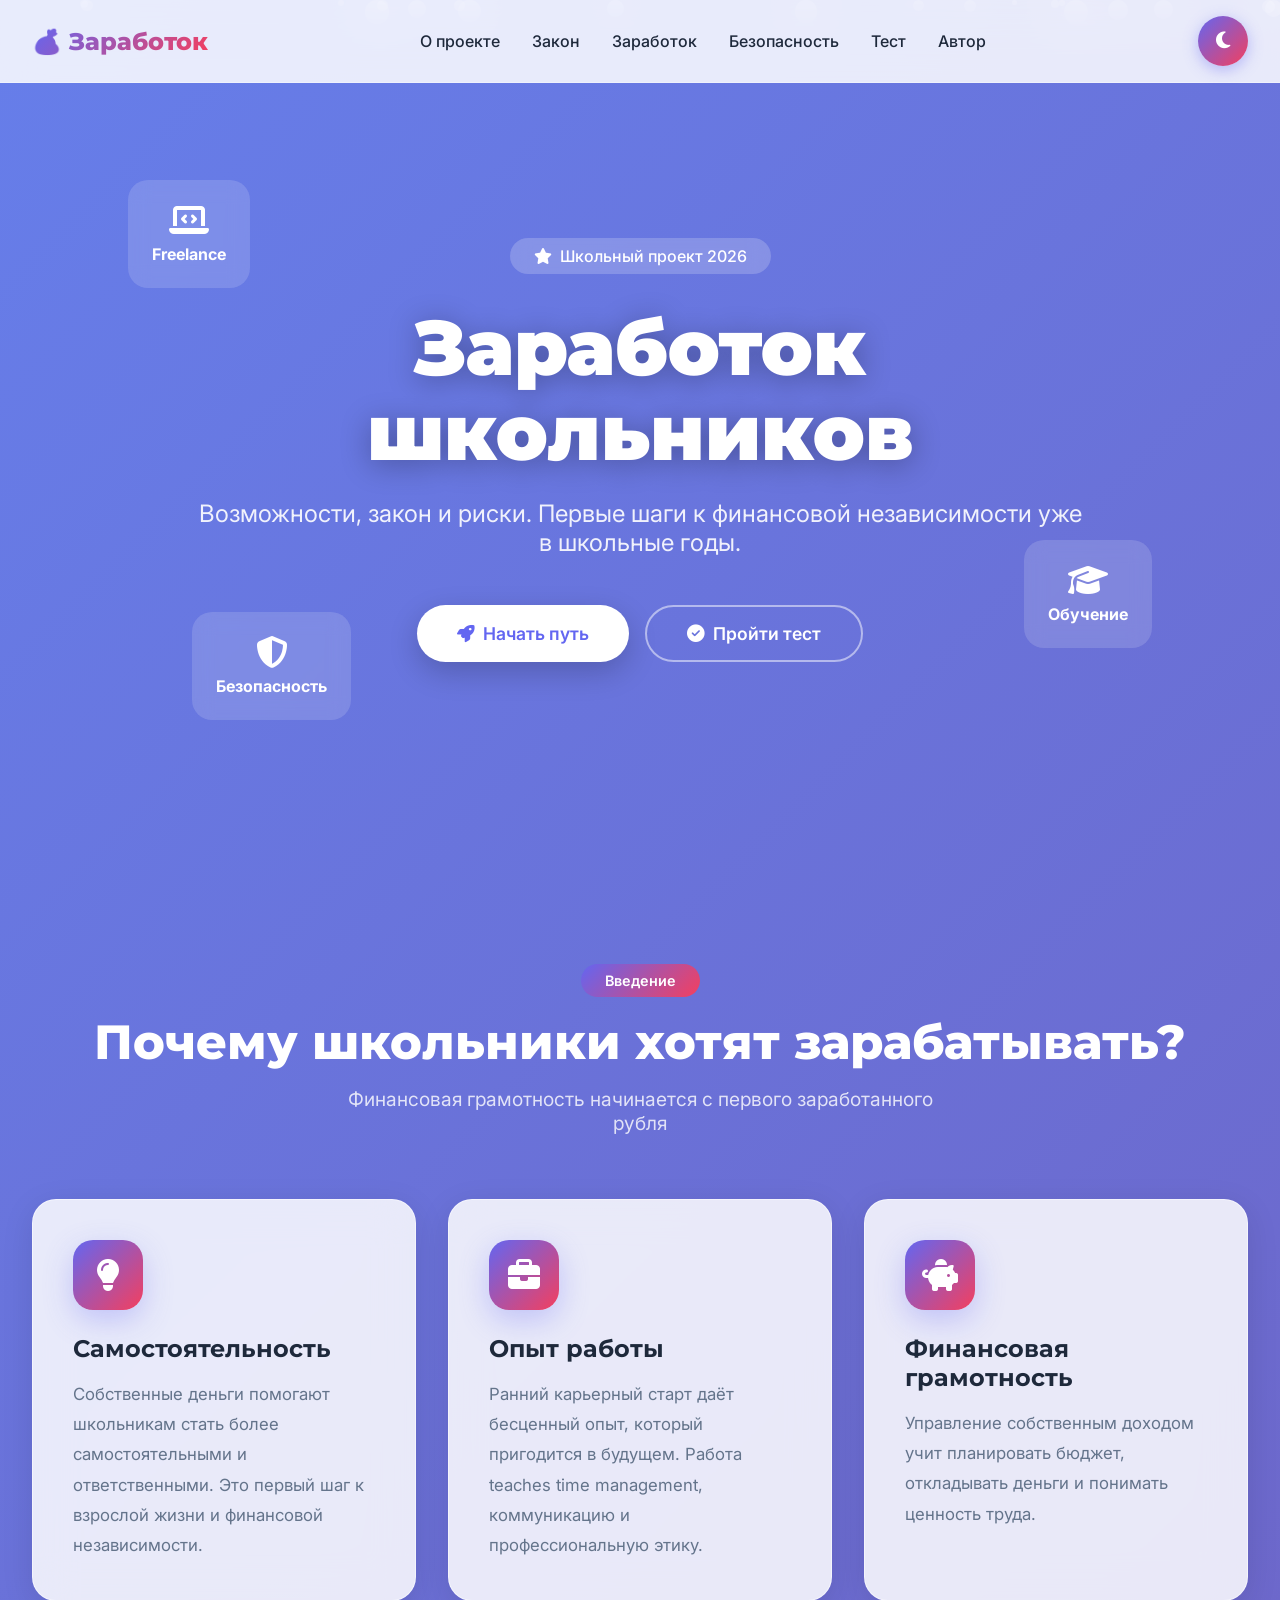
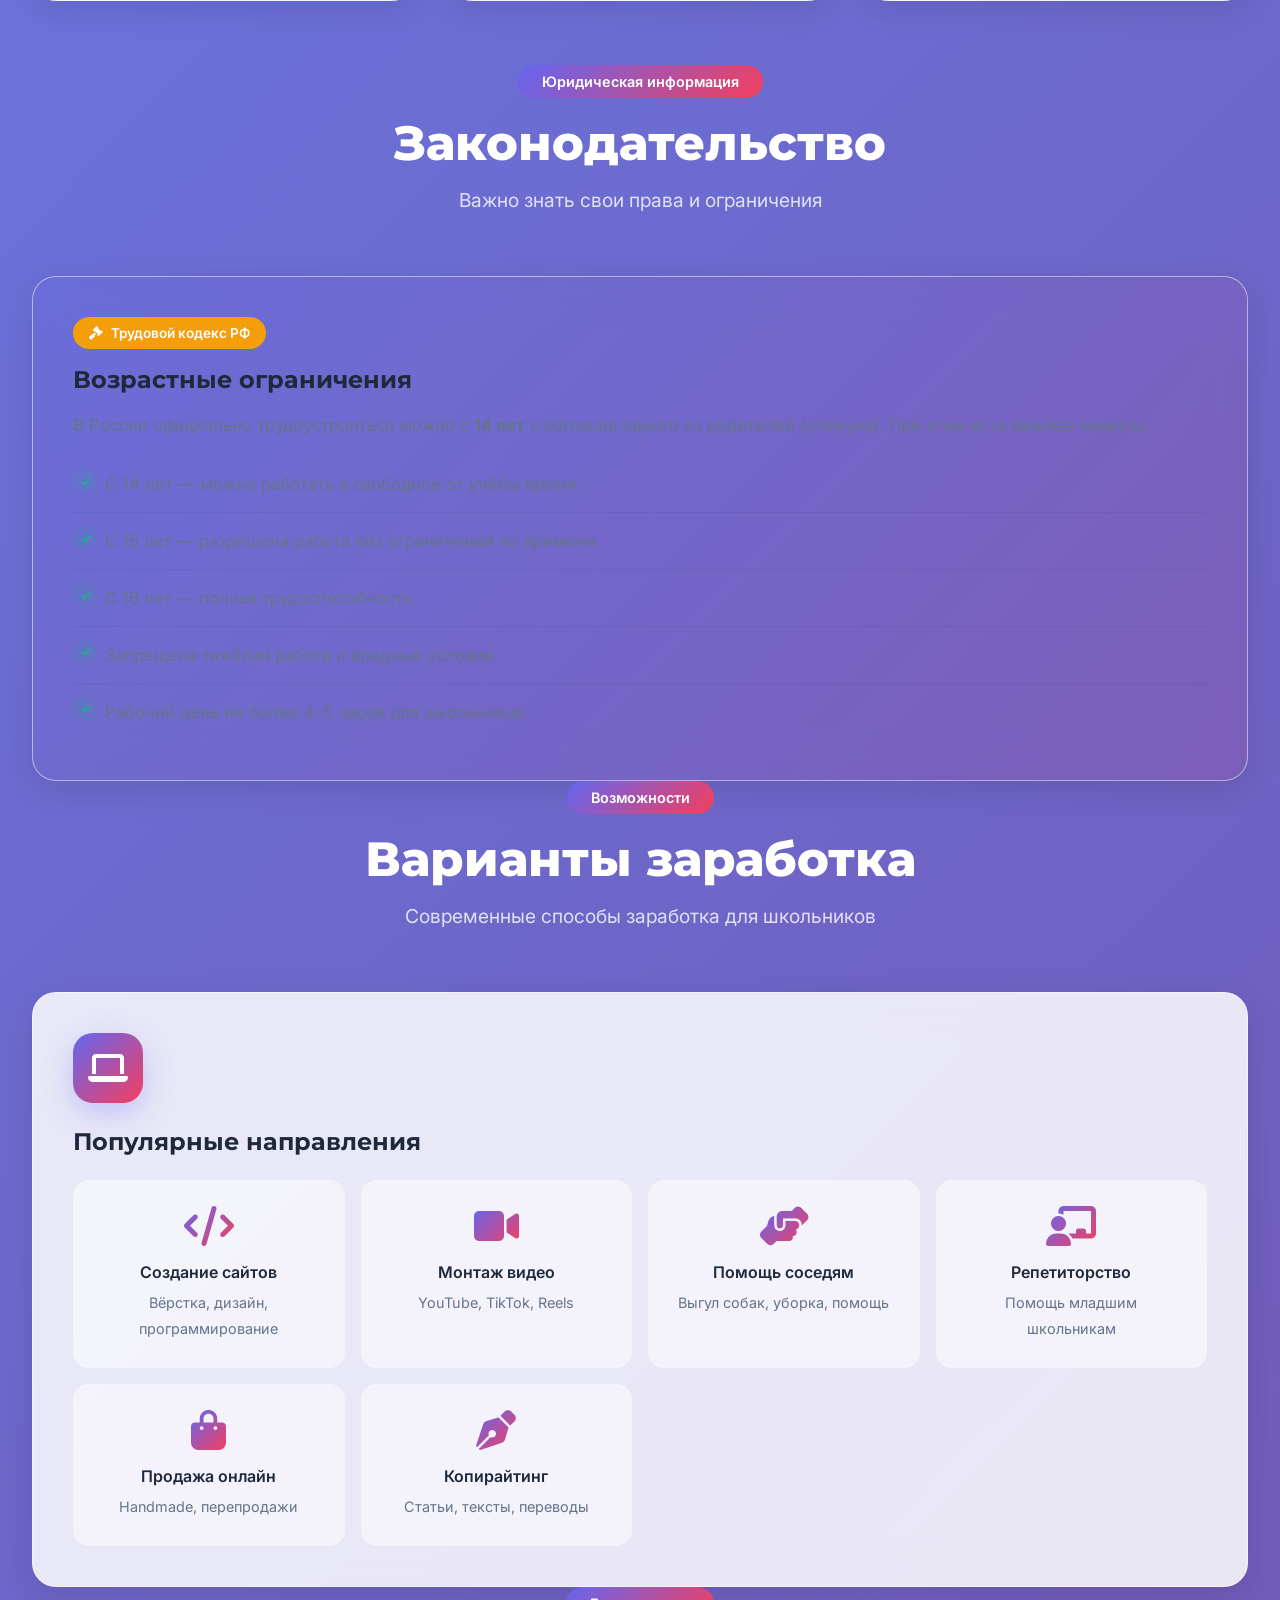
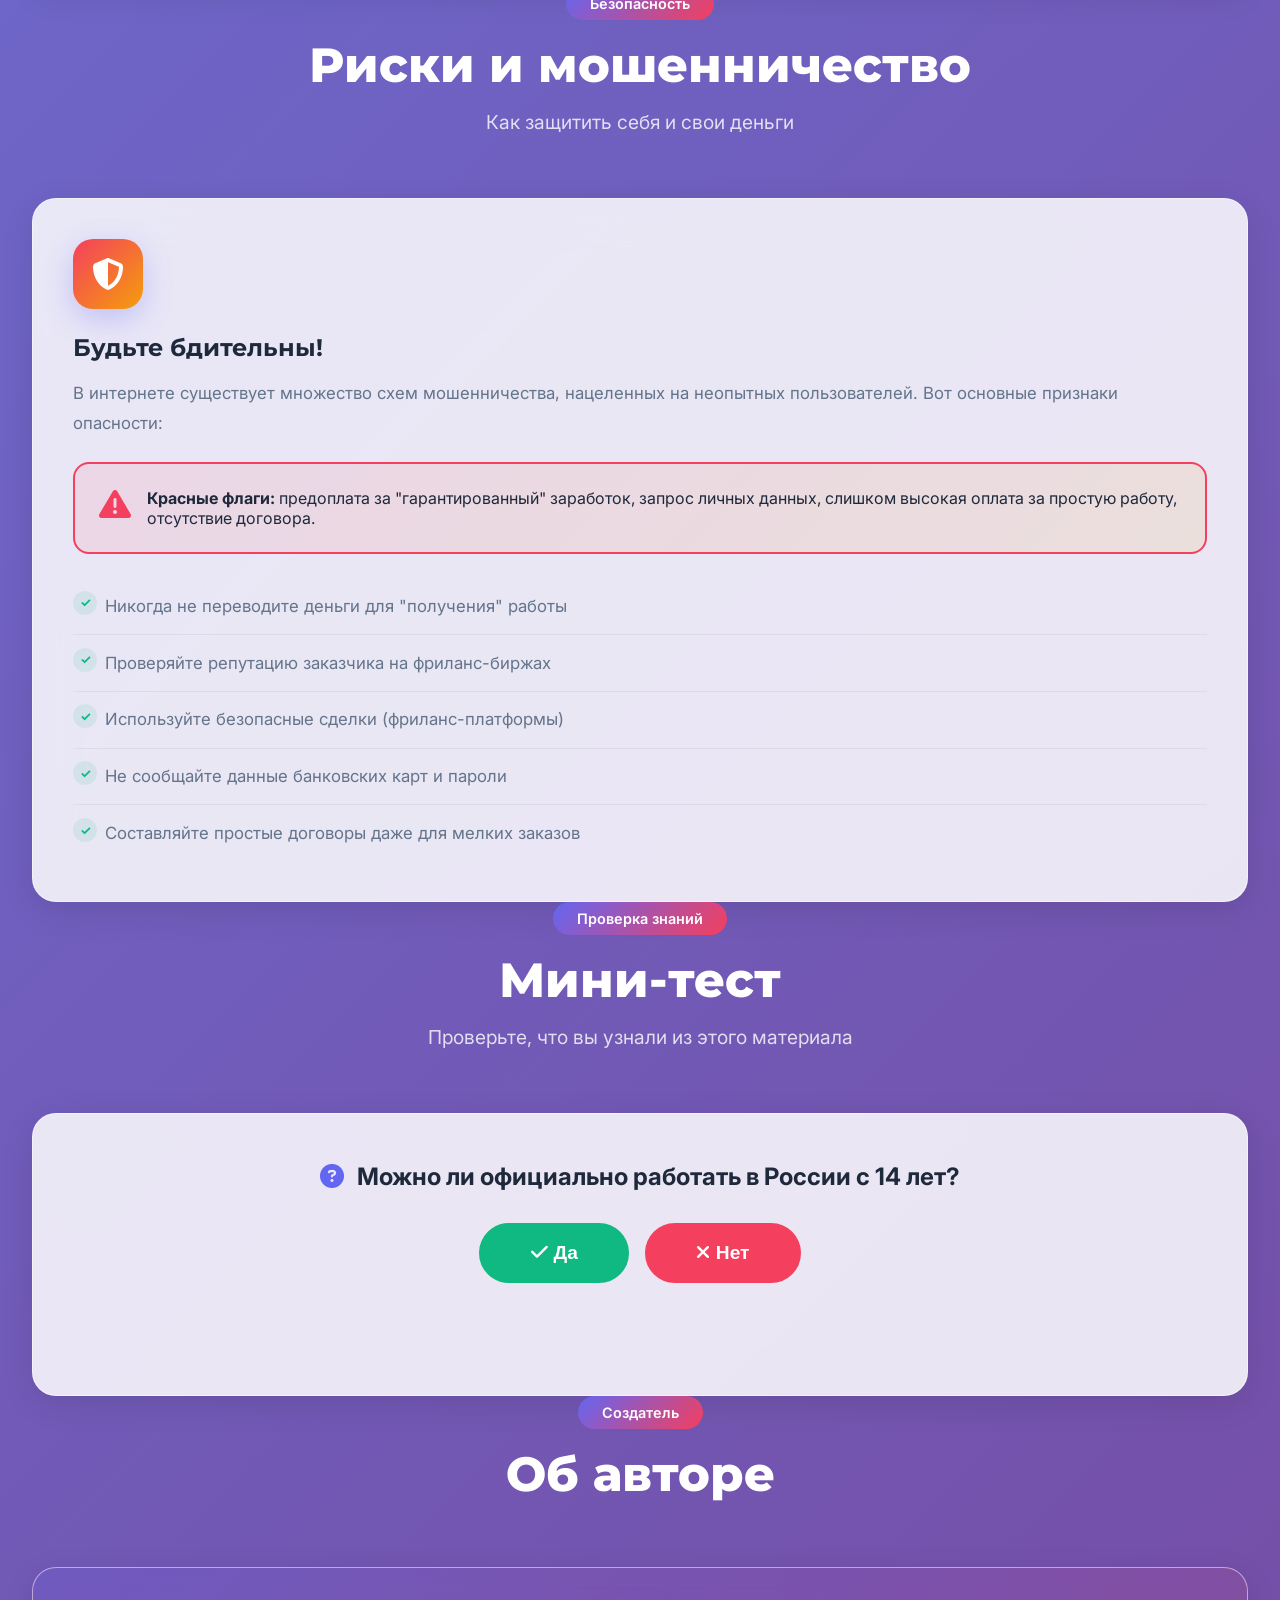
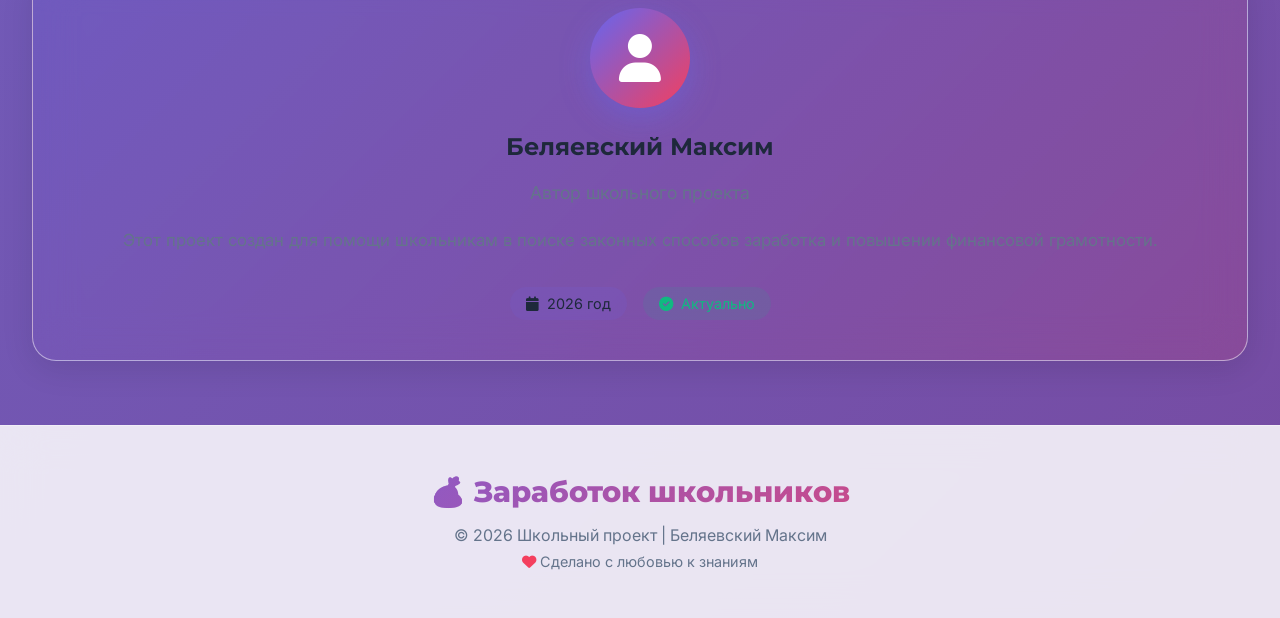
==== index.html @ c7009909 "Update index.html" ====
<!DOCTYPE html>
<html lang="ru">
<head>
  <meta charset="UTF-8">
  <meta name="viewport" content="width=device-width, initial-scale=1.0">
  <title>Заработок школьников | Возможности и карьера</title>
  <link href="https://fonts.googleapis.com/css2?family=Inter:wght@400;500;600;700;800&family=Montserrat:wght@700;800;900&display=swap" rel="stylesheet">
  <link rel="stylesheet" href="https://cdnjs.cloudflare.com/ajax/libs/font-awesome/6.4.0/css/all.min.css">
  <link rel="stylesheet" href="./style.css?v=6">
  <base target="_blank">
</head>
<body>

<!-- Floating particles -->
<div class="particles" id="particles"></div>

<!-- Navigation -->
<nav id="navbar">
  <div class="nav-logo">💰 Заработок</div>
  <ul class="nav-links">
    <li><a href="#about">О проекте</a></li>
    <li><a href="#law">Закон</a></li>
    <li><a href="#work">Заработок</a></li>
    <li><a href="#risk">Безопасность</a></li>
    <li><a href="#test">Тест</a></li>
    <li><a href="#author">Автор</a></li>
  </ul>
  <button class="theme-toggle" id="themeToggle">
    <i class="fas fa-moon"></i>
  </button>
</nav>

<!-- Hero Section -->
<header>
  <div class="hero-float-cards">
    <div class="float-card">
      <i class="fas fa-laptop-code" style="font-size: 2rem; margin-bottom: 0.5rem;"></i>
      <div style="font-weight: 700;">Freelance</div>
    </div>
    <div class="float-card">
      <i class="fas fa-graduation-cap" style="font-size: 2rem; margin-bottom: 0.5rem;"></i>
      <div style="font-weight: 700;">Обучение</div>
    </div>
    <div class="float-card">
      <i class="fas fa-shield-alt" style="font-size: 2rem; margin-bottom: 0.5rem;"></i>
      <div style="font-weight: 700;">Безопасность</div>
    </div>
  </div>

  <div class="hero-content">
    <div class="hero-badge">
      <i class="fas fa-star"></i>
      Школьный проект 2026
    </div>
    <h1>Заработок школьников</h1>
    <p class="hero-subtitle">Возможности, закон и риски. Первые шаги к финансовой независимости уже в школьные годы.</p>
    <div class="hero-buttons">
      <a href="#about" class="btn btn-primary">
        <i class="fas fa-rocket"></i>
        Начать путь
      </a>
      <a href="#test" class="btn btn-secondary">
        <i class="fas fa-check-circle"></i>
        Пройти тест
      </a>
    </div>
  </div>
</header>

<!-- Main Content -->
<section class="container">

  <!-- About Section -->
  <div class="section-header reveal">
    <span class="section-tag">Введение</span>
    <h2 class="section-title">Почему школьники хотят зарабатывать?</h2>
    <p class="section-subtitle">Финансовая грамотность начинается с первого заработанного рубля</p>
  </div>

  <div class="cards-grid">
    <div class="card reveal" id="about">
      <div class="card-icon">
        <i class="fas fa-lightbulb"></i>
      </div>
      <h2>Самостоятельность</h2>
      <p>Собственные деньги помогают школьникам стать более самостоятельными и ответственными. Это первый шаг к взрослой жизни и финансовой независимости.</p>
    </div>

    <div class="card reveal">
      <div class="card-icon">
        <i class="fas fa-briefcase"></i>
      </div>
      <h2>Опыт работы</h2>
      <p>Ранний карьерный старт даёт бесценный опыт, который пригодится в будущем. Работа teaches time management, коммуникацию и профессиональную этику.</p>
    </div>

    <div class="card reveal">
      <div class="card-icon">
        <i class="fas fa-piggy-bank"></i>
      </div>
      <h2>Финансовая грамотность</h2>
      <p>Управление собственным доходом учит планировать бюджет, откладывать деньги и понимать ценность труда.</p>
    </div>
  </div>

  <!-- Law Section -->
  <div class="section-header reveal">
    <span class="section-tag">Юридическая информация</span>
    <h2 class="section-title">Законодательство</h2>
    <p class="section-subtitle">Важно знать свои права и ограничения</p>
  </div>

  <div class="card law-card reveal" id="law">
    <div class="law-badge">
      <i class="fas fa-gavel"></i>
      Трудовой кодекс РФ
    </div>
    <h2>Возрастные ограничения</h2>
    <p>В России официально трудоустроиться можно с <strong>14 лет</strong> с согласия одного из родителей (опекуна). При этом есть важные нюансы:</p>
    <ul style="margin-top: 1rem;">
      <li>С 14 лет — можно работать в свободное от учёбы время</li>
      <li>С 15 лет — разрешена работа без ограничений по времени</li>
      <li>С 16 лет — полная трудоспособность</li>
      <li>Запрещена тяжёлая работа и вредные условия</li>
      <li>Рабочий день не более 4-5 часов для школьников</li>
    </ul>
  </div>

  <!-- Work Section -->
  <div class="section-header reveal">
    <span class="section-tag">Возможности</span>
    <h2 class="section-title">Варианты заработка</h2>
    <p class="section-subtitle">Современные способы заработка для школьников</p>
  </div>

  <div class="card reveal" id="work">
    <div class="card-icon">
      <i class="fas fa-laptop"></i>
    </div>
    <h2>Популярные направления</h2>
    <div class="work-grid">
      <div class="work-item">
        <i class="fas fa-code"></i>
        <h4>Создание сайтов</h4>
        <p>Вёрстка, дизайн, программирование</p>
      </div>
      <div class="work-item">
        <i class="fas fa-video"></i>
        <h4>Монтаж видео</h4>
        <p>YouTube, TikTok, Reels</p>
      </div>
      <div class="work-item">
        <i class="fas fa-hands-helping"></i>
        <h4>Помощь соседям</h4>
        <p>Выгул собак, уборка, помощь</p>
      </div>
      <div class="work-item">
        <i class="fas fa-chalkboard-teacher"></i>
        <h4>Репетиторство</h4>
        <p>Помощь младшим школьникам</p>
      </div>
      <div class="work-item">
        <i class="fas fa-shopping-bag"></i>
        <h4>Продажа онлайн</h4>
        <p>Handmade, перепродажи</p>
      </div>
      <div class="work-item">
        <i class="fas fa-pen-nib"></i>
        <h4>Копирайтинг</h4>
        <p>Статьи, тексты, переводы</p>
      </div>
    </div>
  </div>

  <!-- Risk Section -->
  <div class="section-header reveal">
    <span class="section-tag">Безопасность</span>
    <h2 class="section-title">Риски и мошенничество</h2>
    <p class="section-subtitle">Как защитить себя и свои деньги</p>
  </div>

  <div class="card reveal" id="risk">
    <div class="card-icon" style="background: linear-gradient(135deg, #f43f5e, #f59e0b);">
      <i class="fas fa-shield-alt"></i>
    </div>
    <h2>Будьте бдительны!</h2>
    <p>В интернете существует множество схем мошенничества, нацеленных на неопытных пользователей. Вот основные признаки опасности:</p>

    <div class="risk-alert">
      <i class="fas fa-exclamation-triangle"></i>
      <div>
        <strong>Красные флаги:</strong> предоплата за "гарантированный" заработок, запрос личных данных, слишком высокая оплата за простую работу, отсутствие договора.
      </div>
    </div>

    <ul style="margin-top: 1.5rem;">
      <li>Никогда не переводите деньги для "получения" работы</li>
      <li>Проверяйте репутацию заказчика на фриланс-биржах</li>
      <li>Используйте безопасные сделки (фриланс-платформы)</li>
      <li>Не сообщайте данные банковских карт и пароли</li>
      <li>Составляйте простые договоры даже для мелких заказов</li>
    </ul>
  </div>

  <!-- Test Section -->
  <div class="section-header reveal">
    <span class="section-tag">Проверка знаний</span>
    <h2 class="section-title">Мини-тест</h2>
    <p class="section-subtitle">Проверьте, что вы узнали из этого материала</p>
  </div>

  <div class="test-container reveal" id="test">
    <div class="test-question">
      <i class="fas fa-question-circle" style="color: var(--primary); margin-right: 0.5rem;"></i>
      Можно ли официально работать в России с 14 лет?
    </div>
    <div class="test-buttons">
      <button class="test-btn test-btn-yes" data-answer="true">
        <i class="fas fa-check"></i> Да
      </button>
      <button class="test-btn test-btn-no" data-answer="false">
        <i class="fas fa-times"></i> Нет
      </button>
    </div>
    <p id="result"></p>
  </div>

  <!-- Author Section -->
  <div class="section-header reveal">
    <span class="section-tag">Создатель</span>
    <h2 class="section-title">Об авторе</h2>
  </div>

  <div class="card author-card reveal" id="author">
    <div class="author-avatar">
      <i class="fas fa-user"></i>
    </div>
    <h2>Беляевский Максим</h2>
    <p style="font-size: 1.1rem; margin-bottom: 1rem;">Автор школьного проекта</p>
    <p>Этот проект создан для помощи школьникам в поиске законных способов заработка и повышении финансовой грамотности.</p>
    <div style="margin-top: 2rem; display: flex; gap: 1rem; justify-content: center;">
      <span style="background: rgba(99, 102, 241, 0.1); padding: 0.5rem 1rem; border-radius: 50px; font-size: 0.9rem;">
        <i class="fas fa-calendar" style="margin-right: 0.5rem;"></i>2026 год
      </span>
      <span style="background: rgba(16, 185, 129, 0.1); padding: 0.5rem 1rem; border-radius: 50px; font-size: 0.9rem; color: var(--success);">
        <i class="fas fa-check-circle" style="margin-right: 0.5rem;"></i>Актуально
      </span>
    </div>
  </div>

</section>

<!-- Footer -->
<footer>
  <div class="footer-content">
    <div class="footer-logo">💰 Заработок школьников</div>
    <p class="footer-text">© 2026 Школьный проект | Беляевский Максим</p>
    <p style="margin-top: 0.5rem; color: var(--text-light); font-size: 0.9rem;">
      <i class="fas fa-heart" style="color: var(--accent);"></i> Сделано с любовью к знаниям
    </p>
  </div>
</footer>

<script src="./script.js"></script>

</body>
</html>
---- style.css ----
:root {
  --primary: #6366f1;
  --primary-dark: #4f46e5;
  --accent: #f43f5e;
  --accent-light: #fb7185;
  --success: #10b981;
  --warning: #f59e0b;
  --bg-dark: #0f172a;
  --bg-light: #f8fafc;
  --text-dark: #1e293b;
  --text-light: #64748b;
  --white: #ffffff;
  --glass: rgba(255, 255, 255, 0.85);
  --glass-dark: rgba(15, 23, 42, 0.85);
}

* {
  margin: 0;
  padding: 0;
  box-sizing: border-box;
}

html {
  scroll-behavior: smooth;
}

body {
  font-family: 'Inter', sans-serif;
  background: linear-gradient(135deg, #667eea 0%, #764ba2 25%, #f093fb 50%, #f5576c 75%, #4facfe 100%);
  background-size: 400% 400%;
  animation: gradientShift 15s ease infinite;
  min-height: 100vh;
  color: var(--text-dark);
  overflow-x: hidden;
}

@keyframes gradientShift {
  0% { background-position: 0% 50%; }
  50% { background-position: 100% 50%; }
  100% { background-position: 0% 50%; }
}

/* Floating particles */
.particles {
  position: fixed;
  top: 0;
  left: 0;
  width: 100%;
  height: 100%;
  pointer-events: none;
  overflow: hidden;
  z-index: 0;
}

.particle {
  position: absolute;
  width: 10px;
  height: 10px;
  background: rgba(255, 255, 255, 0.3);
  border-radius: 50%;
  animation: float 20s infinite;
}

@keyframes float {
  0%, 100% { transform: translateY(100vh) rotate(0deg); opacity: 0; }
  10% { opacity: 1; }
  90% { opacity: 1; }
  100% { transform: translateY(-100vh) rotate(720deg); opacity: 0; }
}

/* Navigation */
nav {
  position: fixed;
  top: 0;
  left: 0;
  right: 0;
  background: var(--glass);
  backdrop-filter: blur(20px);
  -webkit-backdrop-filter: blur(20px);
  border-bottom: 1px solid rgba(255, 255, 255, 0.3);
  z-index: 1000;
  padding: 1rem 2rem;
  display: flex;
  justify-content: space-between;
  align-items: center;
  transition: all 0.3s ease;
}

.nav-logo {
  font-family: 'Montserrat', sans-serif;
  font-weight: 800;
  font-size: 1.5rem;
  background: linear-gradient(135deg, var(--primary) 0%, var(--accent) 100%);
  -webkit-background-clip: text;
  -webkit-text-fill-color: transparent;
  background-clip: text;
}

.nav-links {
  display: flex;
  gap: 2rem;
  list-style: none;
}

.nav-links a {
  text-decoration: none;
  color: var(--text-dark);
  font-weight: 500;
  position: relative;
  padding: 0.5rem 0;
  transition: color 0.3s ease;
}

.nav-links a::after {
  content: '';
  position: absolute;
  bottom: 0;
  left: 0;
  width: 0;
  height: 2px;
  background: linear-gradient(90deg, var(--primary), var(--accent));
  transition: width 0.3s ease;
}

.nav-links a:hover::after {
  width: 100%;
}

.theme-toggle {
  background: linear-gradient(135deg, var(--primary) 0%, var(--accent) 100%);
  border: none;
  width: 50px;
  height: 50px;
  border-radius: 50%;
  cursor: pointer;
  display: flex;
  align-items: center;
  justify-content: center;
  color: white;
  font-size: 1.2rem;
  transition: transform 0.3s ease, box-shadow 0.3s ease;
  box-shadow: 0 4px 15px rgba(99, 102, 241, 0.4);
}

.theme-toggle:hover {
  transform: scale(1.1) rotate(15deg);
  box-shadow: 0 6px 20px rgba(99, 102, 241, 0.6);
}

/* Hero Section */
header {
  min-height: 100vh;
  display: flex;
  flex-direction: column;
  justify-content: center;
  align-items: center;
  text-align: center;
  padding: 2rem;
  position: relative;
  z-index: 1;
}

.hero-content {
  max-width: 900px;
}

.hero-badge {
  display: inline-flex;
  align-items: center;
  gap: 0.5rem;
  background: rgba(255, 255, 255, 0.2);
  backdrop-filter: blur(10px);
  padding: 0.5rem 1.5rem;
  border-radius: 50px;
  color: white;
  font-weight: 500;
  margin-bottom: 2rem;
  animation: pulse 2s infinite;
}

@keyframes pulse {
  0%, 100% { transform: scale(1); }
  50% { transform: scale(1.05); }
}

h1 {
  font-family: 'Montserrat', sans-serif;
  font-size: clamp(2.5rem, 6vw, 5rem);
  font-weight: 900;
  color: white;
  margin-bottom: 1.5rem;
  text-shadow: 0 4px 30px rgba(0, 0, 0, 0.3);
  line-height: 1.1;
}

.hero-subtitle {
  font-size: 1.5rem;
  color: rgba(255, 255, 255, 0.9);
  margin-bottom: 3rem;
  font-weight: 400;
}

.hero-buttons {
  display: flex;
  gap: 1rem;
  justify-content: center;
  flex-wrap: wrap;
}

.btn {
  display: inline-flex;
  align-items: center;
  gap: 0.5rem;
  padding: 1rem 2.5rem;
  border-radius: 50px;
  text-decoration: none;
  font-weight: 600;
  font-size: 1.1rem;
  transition: all 0.3s ease;
  position: relative;
  overflow: hidden;
  border: none;
  cursor: pointer;
}

.btn-primary {
  background: white;
  color: var(--primary);
  box-shadow: 0 10px 30px rgba(0, 0, 0, 0.2);
}

.btn-primary:hover {
  transform: translateY(-3px);
  box-shadow: 0 20px 40px rgba(0, 0, 0, 0.3);
}

.btn-secondary {
  background: transparent;
  color: white;
  border: 2px solid rgba(255, 255, 255, 0.5);
}

.btn-secondary:hover {
  background: rgba(255, 255, 255, 0.2);
  border-color: white;
}

/* Floating cards in hero */
.hero-float-cards {
  position: absolute;
  width: 100%;
  height: 100%;
  pointer-events: none;
  overflow: hidden;
}

.float-card {
  position: absolute;
  background: rgba(255, 255, 255, 0.15);
  backdrop-filter: blur(10px);
  border-radius: 20px;
  padding: 1.5rem;
  color: white;
  animation: floatCard 6s ease-in-out infinite;
}

.float-card:nth-child(1) { top: 20%; left: 10%; animation-delay: 0s; }
.float-card:nth-child(2) { top: 60%; right: 10%; animation-delay: 2s; }
.float-card:nth-child(3) { bottom: 20%; left: 15%; animation-delay: 4s; }

@keyframes floatCard {
  0%, 100% { transform: translateY(0) rotate(0deg); }
  50% { transform: translateY(-20px) rotate(2deg); }
}

/* Main Container */
.container {
  max-width: 1400px;
  margin: 0 auto;
  padding: 4rem 2rem;
  position: relative;
  z-index: 1;
}

/* Section Headers */
.section-header {
  text-align: center;
  margin-bottom: 4rem;
}

.section-tag {
  display: inline-block;
  background: linear-gradient(135deg, var(--primary), var(--accent));
  color: white;
  padding: 0.5rem 1.5rem;
  border-radius: 50px;
  font-weight: 600;
  font-size: 0.9rem;
  margin-bottom: 1rem;
}

.section-title {
  font-family: 'Montserrat', sans-serif;
  font-size: clamp(2rem, 4vw, 3rem);
  font-weight: 800;
  color: white;
  margin-bottom: 1rem;
}

.section-subtitle {
  color: rgba(255, 255, 255, 0.8);
  font-size: 1.2rem;
  max-width: 600px;
  margin: 0 auto;
}

/* Cards Grid */
.cards-grid {
  display: grid;
  grid-template-columns: repeat(auto-fit, minmax(350px, 1fr));
  gap: 2rem;
  margin-bottom: 4rem;
}

.card {
  background: var(--glass);
  backdrop-filter: blur(20px);
  -webkit-backdrop-filter: blur(20px);
  border-radius: 24px;
  border: 1px solid rgba(255, 255, 255, 0.5);
  padding: 2.5rem;
  box-shadow: 0 8px 32px rgba(0, 0, 0, 0.1);
  transition: all 0.4s cubic-bezier(0.4, 0, 0.2, 1);
  position: relative;
  overflow: hidden;
}

.card::before {
  content: '';
  position: absolute;
  top: 0;
  left: 0;
  right: 0;
  height: 4px;
  background: linear-gradient(90deg, var(--primary), var(--accent));
  transform: scaleX(0);
  transition: transform 0.4s ease;
}

.card:hover {
  transform: translateY(-10px) scale(1.02);
  box-shadow: 0 25px 50px rgba(0, 0, 0, 0.2);
}

.card:hover::before {
  transform: scaleX(1);
}

.card-icon {
  width: 70px;
  height: 70px;
  background: linear-gradient(135deg, var(--primary) 0%, var(--accent) 100%);
  border-radius: 20px;
  display: flex;
  align-items: center;
  justify-content: center;
  color: white;
  font-size: 2rem;
  margin-bottom: 1.5rem;
  box-shadow: 0 10px 30px rgba(99, 102, 241, 0.3);
}

.card h2 {
  font-family: 'Montserrat', sans-serif;
  font-size: 1.5rem;
  font-weight: 700;
  color: var(--text-dark);
  margin-bottom: 1rem;
}

.card p, .card li {
  color: var(--text-light);
  line-height: 1.8;
  font-size: 1.05rem;
}

.card ul {
  list-style: none;
  padding: 0;
}

.card li {
  padding: 0.8rem 0;
  padding-left: 2rem;
  position: relative;
  border-bottom: 1px solid rgba(0, 0, 0, 0.05);
}

.card li:last-child {
  border-bottom: none;
}

.card li::before {
  content: '✓';
  position: absolute;
  left: 0;
  color: var(--success);
  font-weight: bold;
  width: 24px;
  height: 24px;
  background: rgba(16, 185, 129, 0.1);
  border-radius: 50%;
  display: flex;
  align-items: center;
  justify-content: center;
  font-size: 0.8rem;
}

/* Law Card Special */
.law-card {
  background: linear-gradient(135deg, rgba(99, 102, 241, 0.1) 0%, rgba(244, 63, 94, 0.1) 100%);
}

.law-badge {
  display: inline-flex;
  align-items: center;
  gap: 0.5rem;
  background: var(--warning);
  color: white;
  padding: 0.5rem 1rem;
  border-radius: 50px;
  font-weight: 600;
  font-size: 0.85rem;
  margin-bottom: 1rem;
}

/* Work Options Grid */
.work-grid {
  display: grid;
  grid-template-columns: repeat(auto-fit, minmax(250px, 1fr));
  gap: 1rem;
  margin-top: 1.5rem;
}

.work-item {
  background: rgba(255, 255, 255, 0.5);
  border-radius: 16px;
  padding: 1.5rem;
  text-align: center;
  transition: all 0.3s ease;
  border: 2px solid transparent;
}

.work-item:hover {
  background: white;
  border-color: var(--primary);
  transform: translateY(-5px);
}

.work-item i {
  font-size: 2.5rem;
  background: linear-gradient(135deg, var(--primary), var(--accent));
  -webkit-background-clip: text;
  -webkit-text-fill-color: transparent;
  margin-bottom: 1rem;
}

.work-item h4 {
  font-weight: 600;
  color: var(--text-dark);
  margin-bottom: 0.5rem;
}

.work-item p {
  font-size: 0.9rem;
  color: var(--text-light);
}

/* Risk Card */
.risk-alert {
  background: linear-gradient(135deg, rgba(244, 63, 94, 0.1) 0%, rgba(245, 158, 11, 0.1) 100%);
  border: 2px solid var(--accent);
  border-radius: 16px;
  padding: 1.5rem;
  margin-top: 1.5rem;
  display: flex;
  align-items: flex-start;
  gap: 1rem;
}

.risk-alert i {
  font-size: 2rem;
  color: var(--accent);
  flex-shrink: 0;
}

/* Test Section */
.test-container {
  background: var(--glass);
  backdrop-filter: blur(20px);
  border-radius: 24px;
  padding: 3rem;
  text-align: center;
  border: 1px solid rgba(255, 255, 255, 0.5);
  box-shadow: 0 8px 32px rgba(0, 0, 0, 0.1);
}

.test-question {
  font-size: 1.5rem;
  font-weight: 700;
  color: var(--text-dark);
  margin-bottom: 2rem;
}

.test-buttons {
  display: flex;
  gap: 1rem;
  justify-content: center;
  flex-wrap: wrap;
}

.test-btn {
  padding: 1rem 3rem;
  border-radius: 50px;
  border: 3px solid;
  font-size: 1.2rem;
  font-weight: 700;
  cursor: pointer;
  transition: all 0.3s ease;
  min-width: 150px;
}

.test-btn-yes {
  background: var(--success);
  border-color: var(--success);
  color: white;
}

.test-btn-no {
  background: var(--accent);
  border-color: var(--accent);
  color: white;
}

.test-btn:hover {
  transform: scale(1.05);
  box-shadow: 0 10px 30px rgba(0, 0, 0, 0.2);
}

#result {
  margin-top: 2rem;
  font-size: 1.2rem;
  font-weight: 600;
  min-height: 2rem;
  padding: 1rem;
  border-radius: 12px;
  transition: all 0.3s ease;
}

.result-correct {
  background: rgba(16, 185, 129, 0.2);
  color: var(--success);
}

.result-wrong {
  background: rgba(244, 63, 94, 0.2);
  color: var(--accent);
}

/* Author Card */
.author-card {
  background: linear-gradient(135deg, rgba(99, 102, 241, 0.15) 0%, rgba(244, 63, 94, 0.15) 100%);
  text-align: center;
}

.author-avatar {
  width: 100px;
  height: 100px;
  background: linear-gradient(135deg, var(--primary), var(--accent));
  border-radius: 50%;
  margin: 0 auto 1.5rem;
  display: flex;
  align-items: center;
  justify-content: center;
  color: white;
  font-size: 3rem;
  box-shadow: 0 10px 30px rgba(99, 102, 241, 0.4);
}

/* Footer */
footer {
  background: var(--glass);
  backdrop-filter: blur(20px);
  border-top: 1px solid rgba(255, 255, 255, 0.3);
  padding: 3rem 2rem;
  text-align: center;
  position: relative;
  z-index: 1;
}

.footer-content {
  max-width: 1200px;
  margin: 0 auto;
}

.footer-logo {
  font-family: 'Montserrat', sans-serif;
  font-size: 1.8rem;
  font-weight: 800;
  background: linear-gradient(135deg, var(--primary), var(--accent));
  -webkit-background-clip: text;
  -webkit-text-fill-color: transparent;
  margin-bottom: 1rem;
}

.footer-text {
  color: var(--text-light);
  font-size: 1rem;
}

/* Scroll animations */
.reveal {
  opacity: 0;
  transform: translateY(50px);
  transition: all 0.8s cubic-bezier(0.4, 0, 0.2, 1);
}

.reveal.active {
  opacity: 1;
  transform: translateY(0);
}

/* Dark mode */
body.dark-mode {
  --glass: rgba(15, 23, 42, 0.85);
  --text-dark: #f1f5f9;
  --text-light: #94a3b8;
}

body.dark-mode .card,
body.dark-mode .test-container {
  background: var(--glass-dark);
  border-color: rgba(255, 255, 255, 0.1);
}

body.dark-mode nav {
  background: var(--glass-dark);
  border-color: rgba(255, 255, 255, 0.1);
}

body.dark-mode footer {
  background: var(--glass-dark);
}

/* Responsive */
@media (max-width: 768px) {
  .nav-links {
    display: none;
  }

  .cards-grid {
    grid-template-columns: 1fr;
  }

  .work-grid {
    grid-template-columns: 1fr;
  }

  .hero-buttons {
    flex-direction: column;
    width: 100%;
  }

  .btn {
    width: 100%;
    justify-content: center;
  }

  .float-card {
    display: none;
  }
}

/* Ripple effect */
.ripple {
  position: absolute;
  border-radius: 50%;
  background: rgba(255, 255, 255, 0.6);
  transform: scale(0);
  animation: ripple 0.6s ease-out;
  pointer-events: none;
}

@keyframes ripple {
  to {
    transform: scale(4);
    opacity: 0;
  }
}

/* Shake animation */
@keyframes shake {
  0%, 100% { transform: translateX(0); }
  25% { transform: translateX(-10px); }
  75% { transform: translateX(10px); }
}
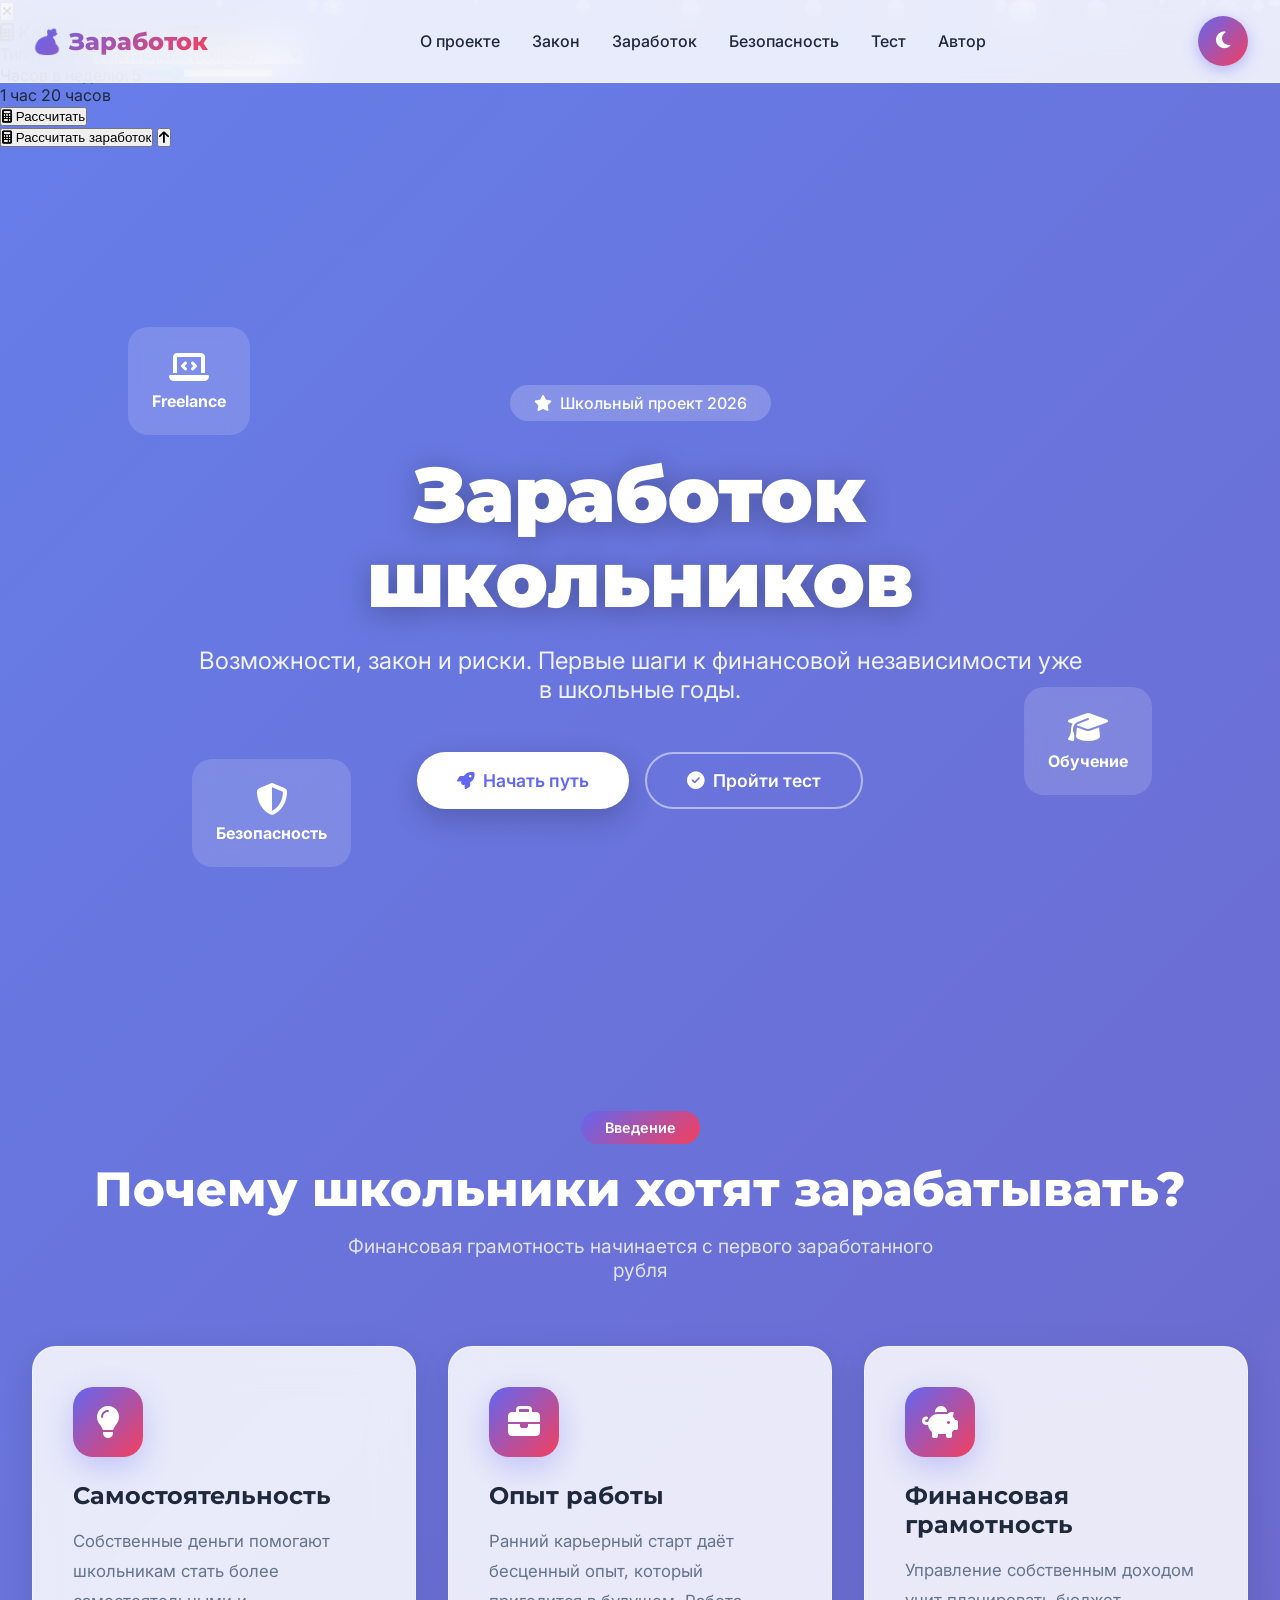
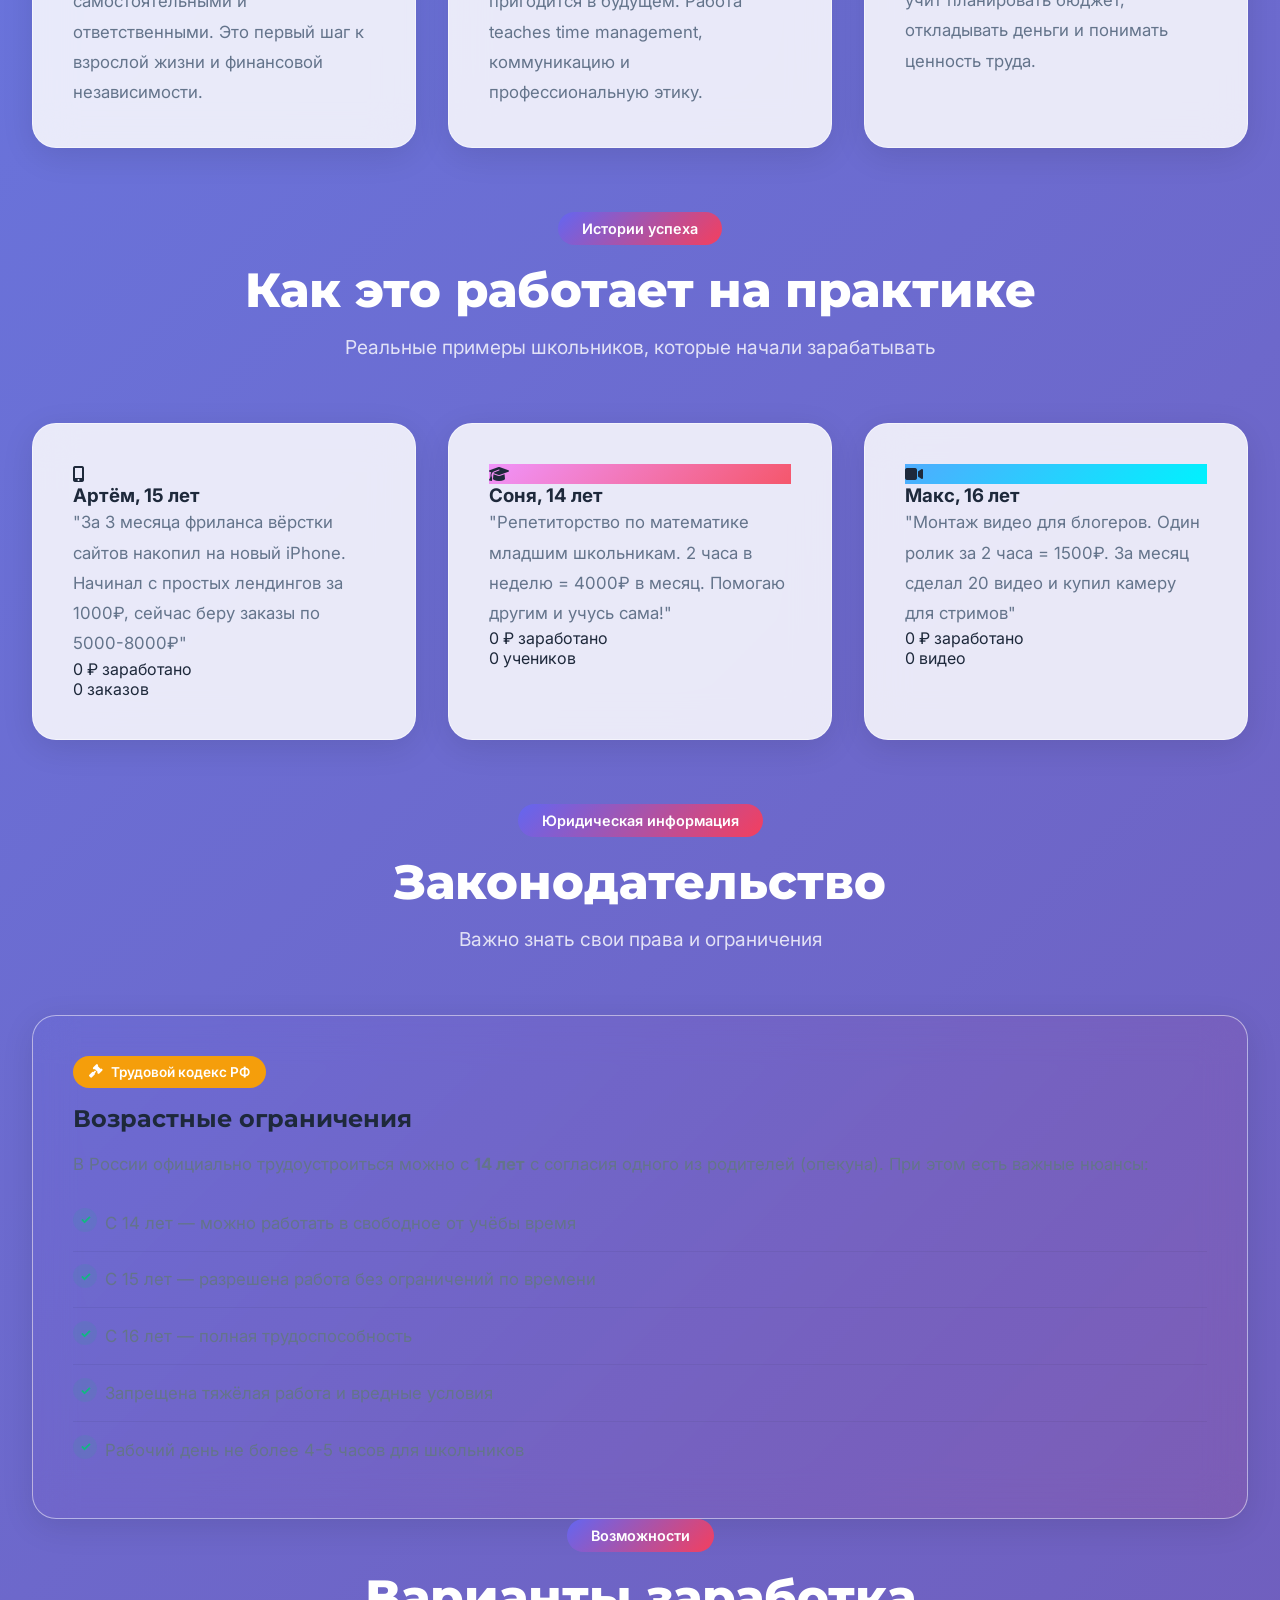
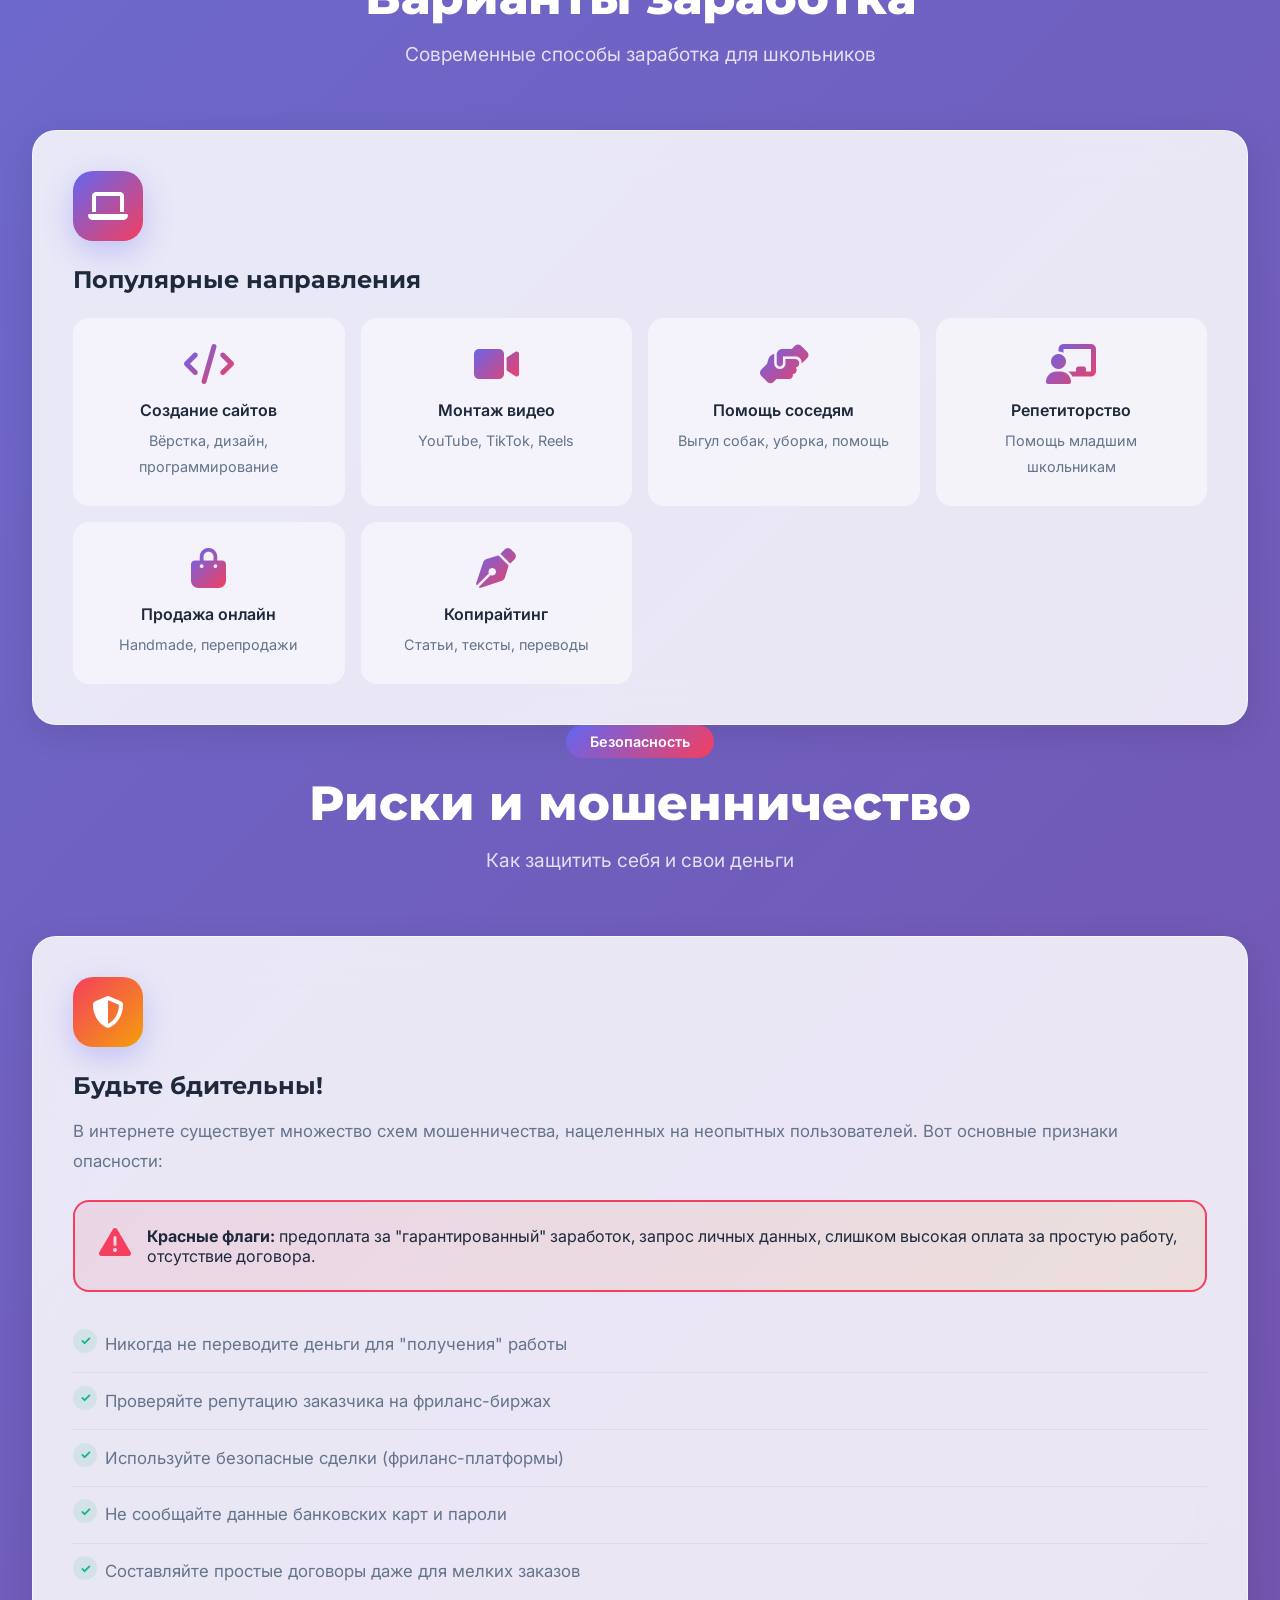
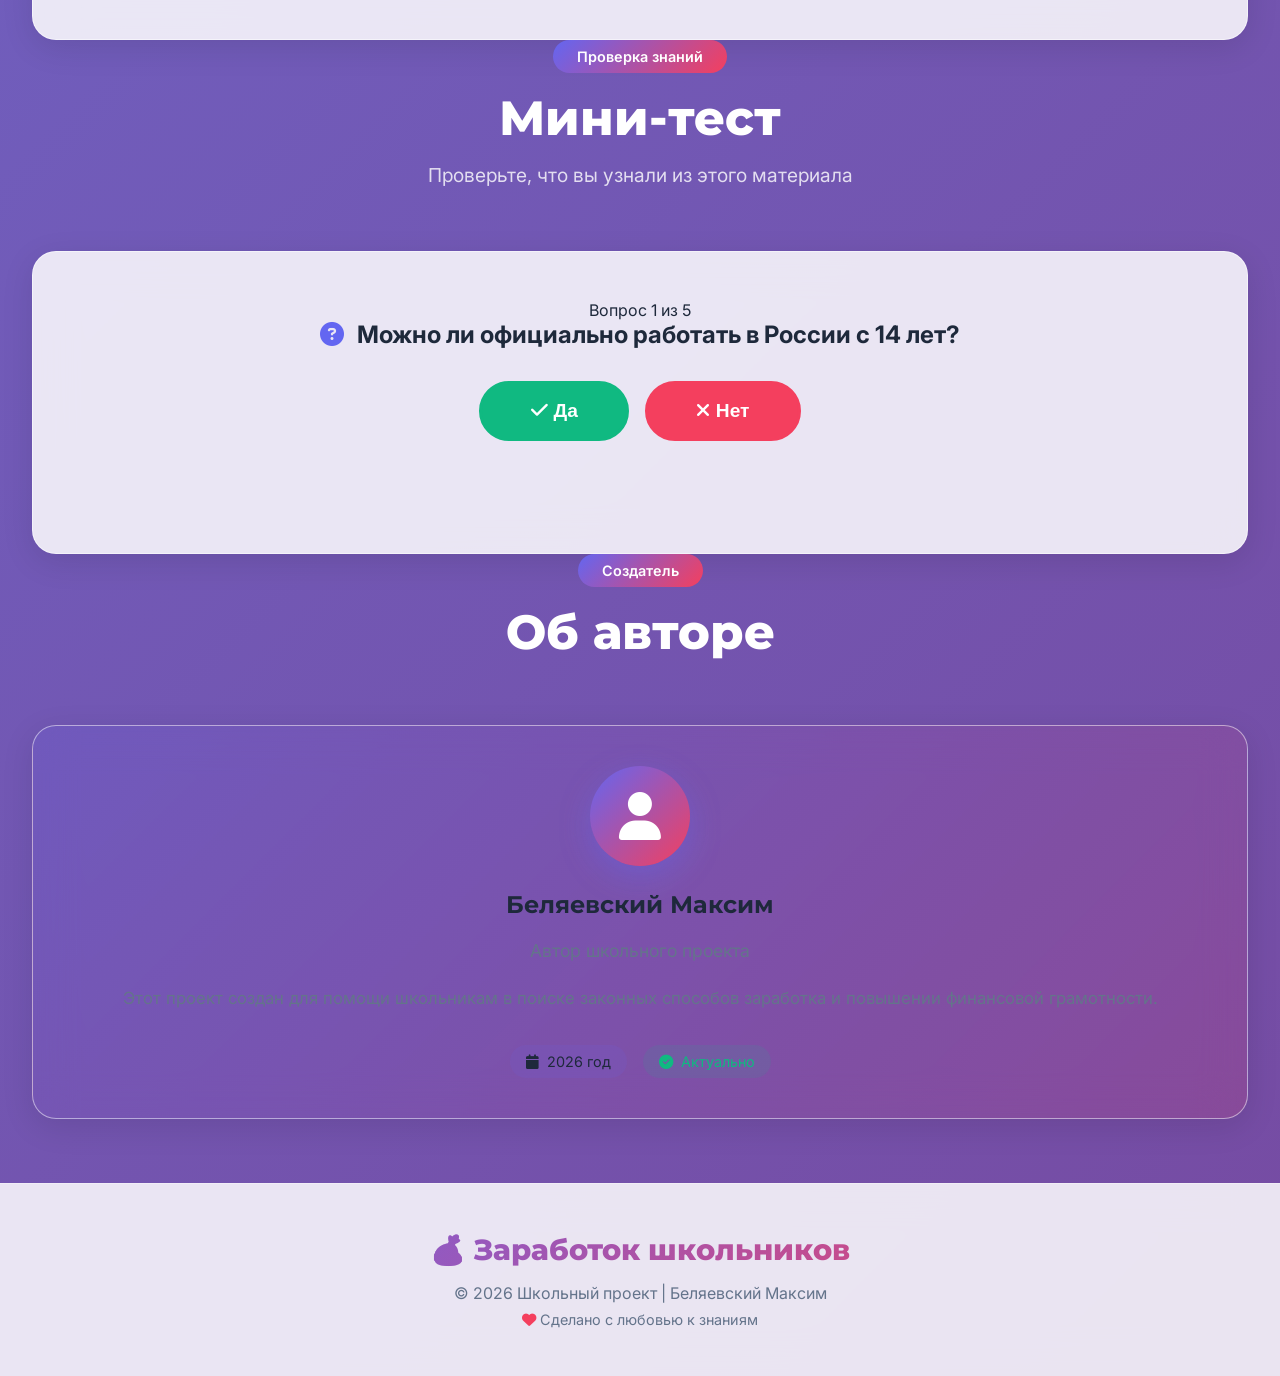
==== commit dc8d7194: "Update index.html" ====
--- a/index.html
+++ b/index.html
@@ -6,13 +6,87 @@
   <title>Заработок школьников | Возможности и карьера</title>
   <link href="https://fonts.googleapis.com/css2?family=Inter:wght@400;500;600;700;800&family=Montserrat:wght@700;800;900&display=swap" rel="stylesheet">
   <link rel="stylesheet" href="https://cdnjs.cloudflare.com/ajax/libs/font-awesome/6.4.0/css/all.min.css">
-  <link rel="stylesheet" href="./style.css?v=6">
+  <link rel="stylesheet" href="./style.css?v=8">
   <base target="_blank">
 </head>
 <body>
 
+<!-- Progress Bar -->
+<div class="progress-bar" id="progressBar"></div>
+
 <!-- Floating particles -->
 <div class="particles" id="particles"></div>
+
+<!-- Calculator Modal -->
+<div class="modal-overlay" id="calculatorModal">
+  <div class="modal">
+    <button class="modal-close" id="closeCalculator">
+      <i class="fas fa-times"></i>
+    </button>
+    <h3 class="modal-title">
+      <i class="fas fa-calculator"></i>
+      Калькулятор заработка
+    </h3>
+
+    <div class="calc-form">
+      <div class="calc-group">
+        <label>Тип работы</label>
+        <select id="workType">
+          <option value="500">Репетиторство (500₽/час)</option>
+          <option value="300">Фриланс (300₽/час)</option>
+          <option value="200">Помощь соседям (200₽/час)</option>
+          <option value="400">Монтаж видео (400₽/час)</option>
+          <option value="250">Копирайтинг (250₽/час)</option>
+          <option value="150">Продажи handmade (150₽/час)</option>
+        </select>
+      </div>
+
+      <div class="calc-group">
+        <label>Часов в неделю: <span id="hoursValue" class="calc-highlight">5</span></label>
+        <input type="range" id="hoursPerWeek" min="1" max="20" value="5" class="calc-slider">
+        <div class="calc-range-labels">
+          <span>1 час</span>
+          <span>20 часов</span>
+        </div>
+      </div>
+
+      <button class="calc-btn" id="calculateBtn">
+        <i class="fas fa-calculator"></i>
+        Рассчитать
+      </button>
+
+      <div class="calc-result" id="calcResult" style="display: none;">
+        <div class="calc-result-title">Ваш потенциальный доход:</div>
+        <div class="calc-result-amount" id="resultAmount">0₽</div>
+        <div class="calc-result-details">
+          <div class="calc-detail">
+            <span>В неделю:</span>
+            <strong id="weeklyAmount">0₽</strong>
+          </div>
+          <div class="calc-detail">
+            <span>В месяц:</span>
+            <strong id="monthlyAmount">0₽</strong>
+          </div>
+          <div class="calc-detail">
+            <span>За год:</span>
+            <strong id="yearlyAmount">0₽</strong>
+          </div>
+        </div>
+      </div>
+    </div>
+  </div>
+</div>
+
+<!-- Calculator Floating Button -->
+<button class="calc-floating-btn" id="openCalculator" title="Калькулятор заработка">
+  <i class="fas fa-calculator"></i>
+  <span class="calc-floating-text">Рассчитать заработок</span>
+</button>
+
+<!-- Back to Top Button -->
+<button class="back-to-top" id="backToTop" title="Наверх">
+  <i class="fas fa-arrow-up"></i>
+</button>
 
 <!-- Navigation -->
 <nav id="navbar">
@@ -103,6 +177,75 @@
     </div>
   </div>
 
+  <!-- Success Stories Section -->
+  <div class="section-header reveal">
+    <span class="section-tag">Истории успеха</span>
+    <h2 class="section-title">Как это работает на практике</h2>
+    <p class="section-subtitle">Реальные примеры школьников, которые начали зарабатывать</p>
+  </div>
+
+  <div class="cards-grid">
+    <div class="card story-card reveal">
+      <div class="story-image">
+        <i class="fas fa-mobile-alt"></i>
+      </div>
+      <div class="story-content">
+        <h3>Артём, 15 лет</h3>
+        <p class="story-text">"За 3 месяца фриланса вёрстки сайтов накопил на новый iPhone. Начинал с простых лендингов за 1000₽, сейчас беру заказы по 5000-8000₽"</p>
+        <div class="story-stats">
+          <div class="stat">
+            <span class="stat-number" data-target="45000">0</span>
+            <span class="stat-label">₽ заработано</span>
+          </div>
+          <div class="stat">
+            <span class="stat-number" data-target="12">0</span>
+            <span class="stat-label">заказов</span>
+          </div>
+        </div>
+      </div>
+    </div>
+
+    <div class="card story-card reveal">
+      <div class="story-image" style="background: linear-gradient(135deg, #f093fb 0%, #f5576c 100%);">
+        <i class="fas fa-graduation-cap"></i>
+      </div>
+      <div class="story-content">
+        <h3>Соня, 14 лет</h3>
+        <p class="story-text">"Репетиторство по математике младшим школьникам. 2 часа в неделю = 4000₽ в месяц. Помогаю другим и учусь сама!"</p>
+        <div class="story-stats">
+          <div class="stat">
+            <span class="stat-number" data-target="24000">0</span>
+            <span class="stat-label">₽ заработано</span>
+          </div>
+          <div class="stat">
+            <span class="stat-number" data-target="6">0</span>
+            <span class="stat-label">учеников</span>
+          </div>
+        </div>
+      </div>
+    </div>
+
+    <div class="card story-card reveal">
+      <div class="story-image" style="background: linear-gradient(135deg, #4facfe 0%, #00f2fe 100%);">
+        <i class="fas fa-video"></i>
+      </div>
+      <div class="story-content">
+        <h3>Макс, 16 лет</h3>
+        <p class="story-text">"Монтаж видео для блогеров. Один ролик за 2 часа = 1500₽. За месяц сделал 20 видео и купил камеру для стримов"</p>
+        <div class="story-stats">
+          <div class="stat">
+            <span class="stat-number" data-target="30000">0</span>
+            <span class="stat-label">₽ заработано</span>
+          </div>
+          <div class="stat">
+            <span class="stat-number" data-target="20">0</span>
+            <span class="stat-label">видео</span>
+          </div>
+        </div>
+      </div>
+    </div>
+  </div>
+
   <!-- Law Section -->
   <div class="section-header reveal">
     <span class="section-tag">Юридическая информация</span>
@@ -210,19 +353,28 @@
   </div>
 
   <div class="test-container reveal" id="test">
-    <div class="test-question">
+    <div class="test-progress">
+      <div class="test-progress-bar" id="testProgress"></div>
+    </div>
+    <div class="test-counter" id="testCounter">Вопрос 1 из 5</div>
+
+    <div class="test-question" id="questionText">
       <i class="fas fa-question-circle" style="color: var(--primary); margin-right: 0.5rem;"></i>
       Можно ли официально работать в России с 14 лет?
     </div>
-    <div class="test-buttons">
-      <button class="test-btn test-btn-yes" data-answer="true">
+    <div class="test-buttons" id="testButtons">
+      <button class="test-btn test-btn-yes" data-answer="true" data-correct="true">
         <i class="fas fa-check"></i> Да
       </button>
       <button class="test-btn test-btn-no" data-answer="false">
         <i class="fas fa-times"></i> Нет
       </button>
     </div>
-    <p id="result"></p>
+    <div id="result"></div>
+
+    <div class="test-navigation" id="testNavigation" style="display: none;">
+      <button class="test-nav-btn" id="nextQuestion">Следующий вопрос <i class="fas fa-arrow-right"></i></button>
+    </div>
   </div>
 
   <!-- Author Section -->
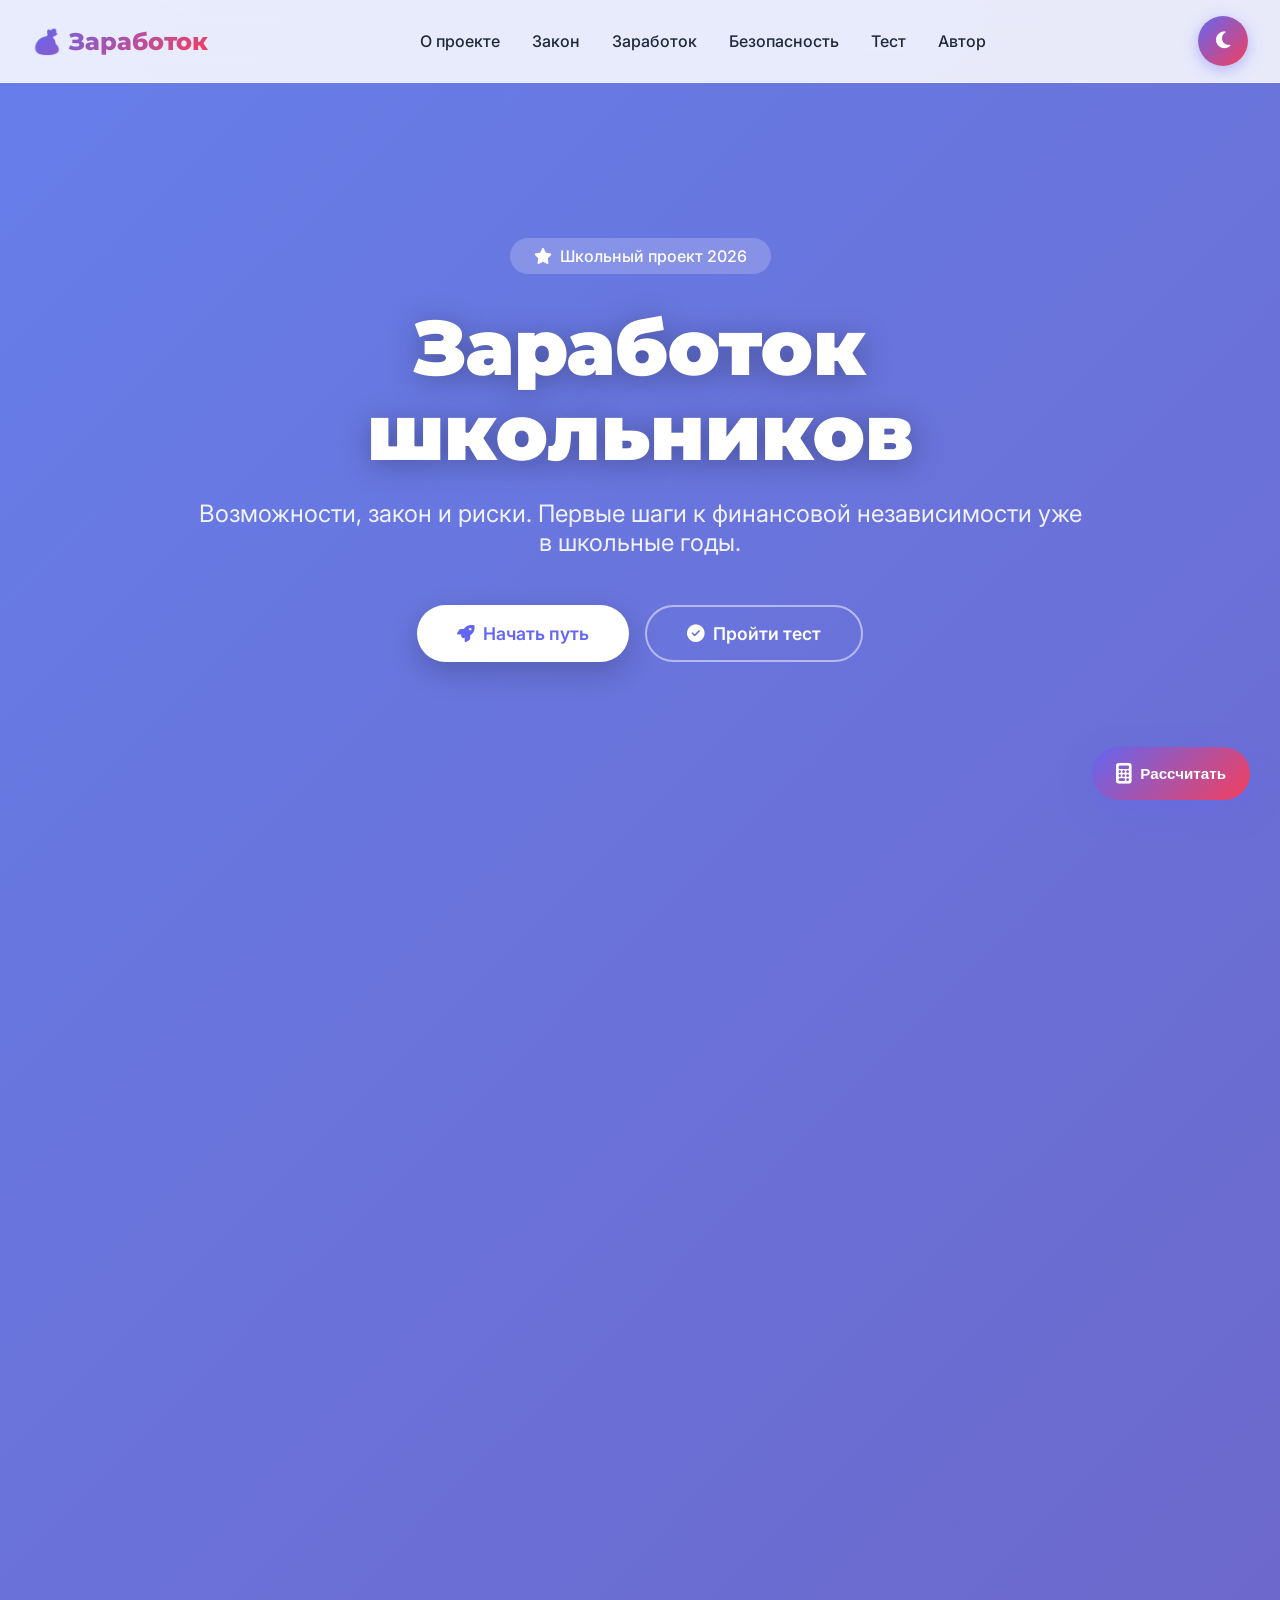
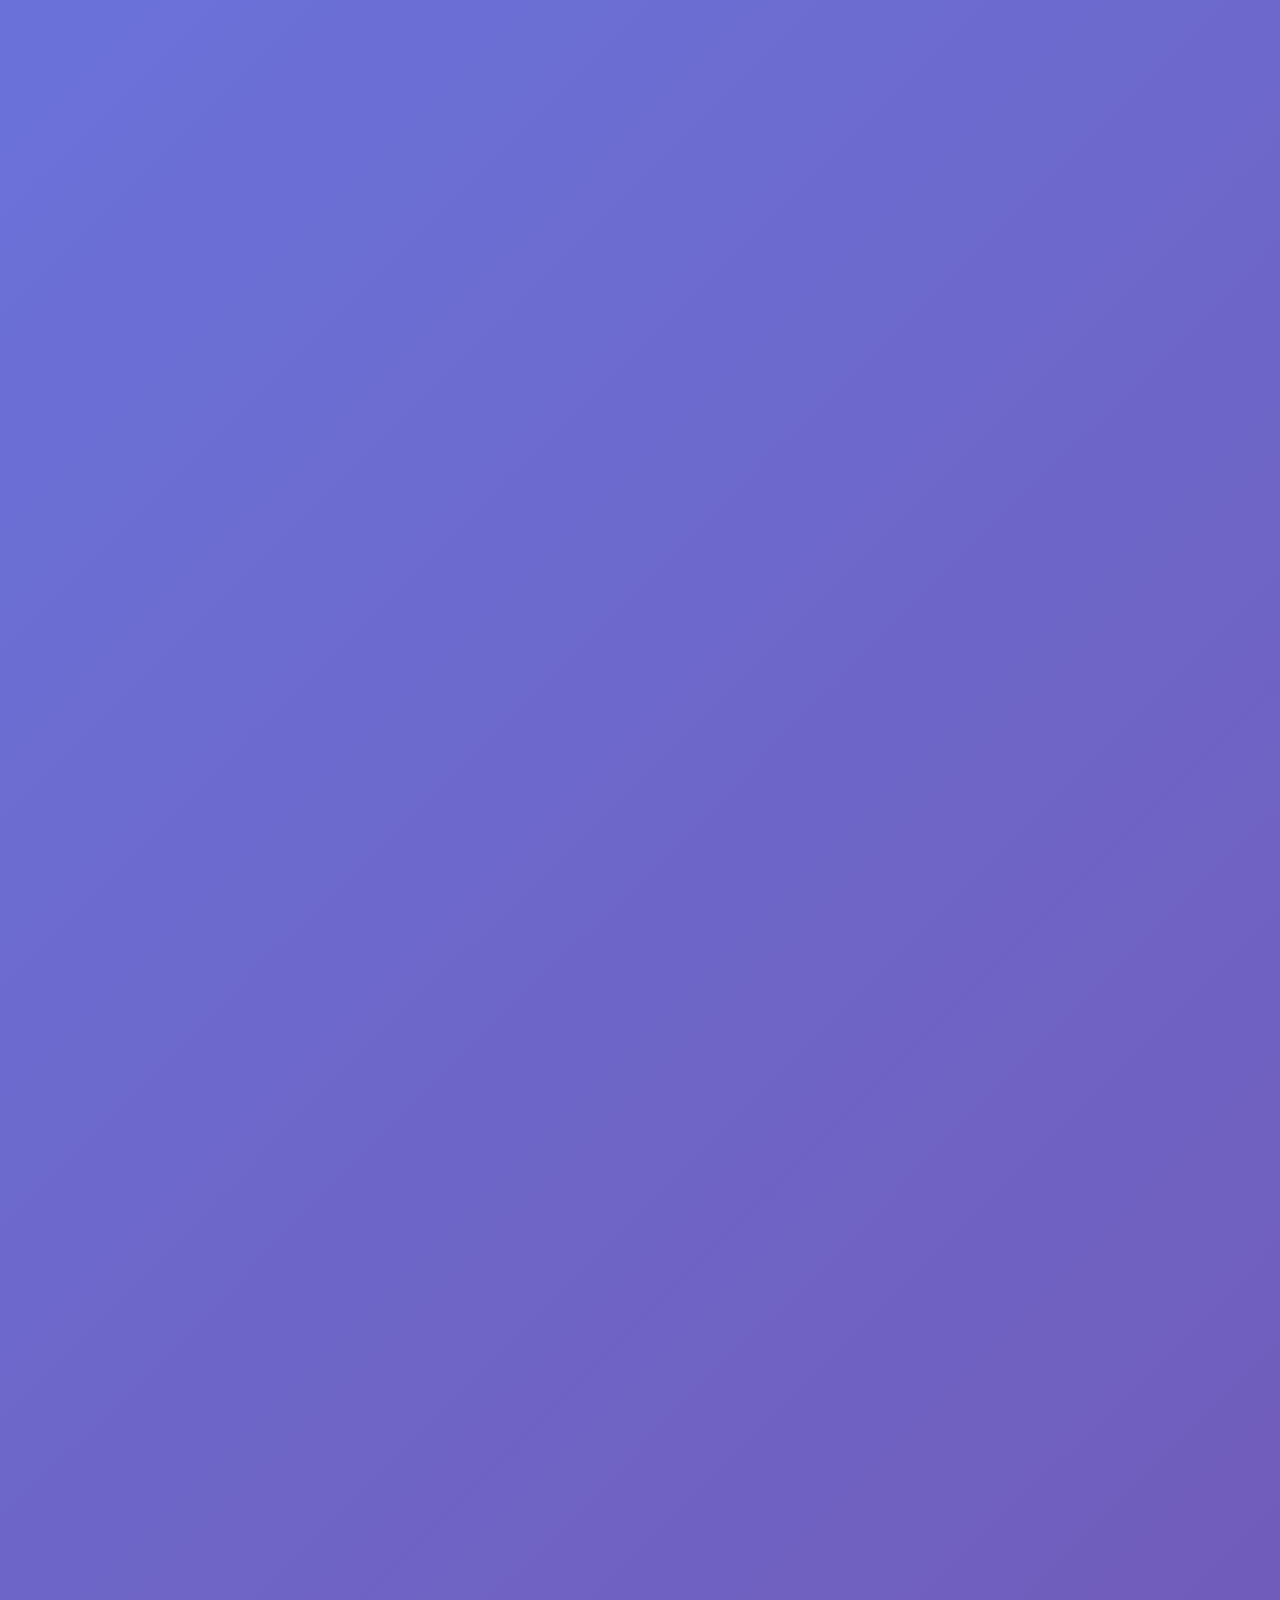
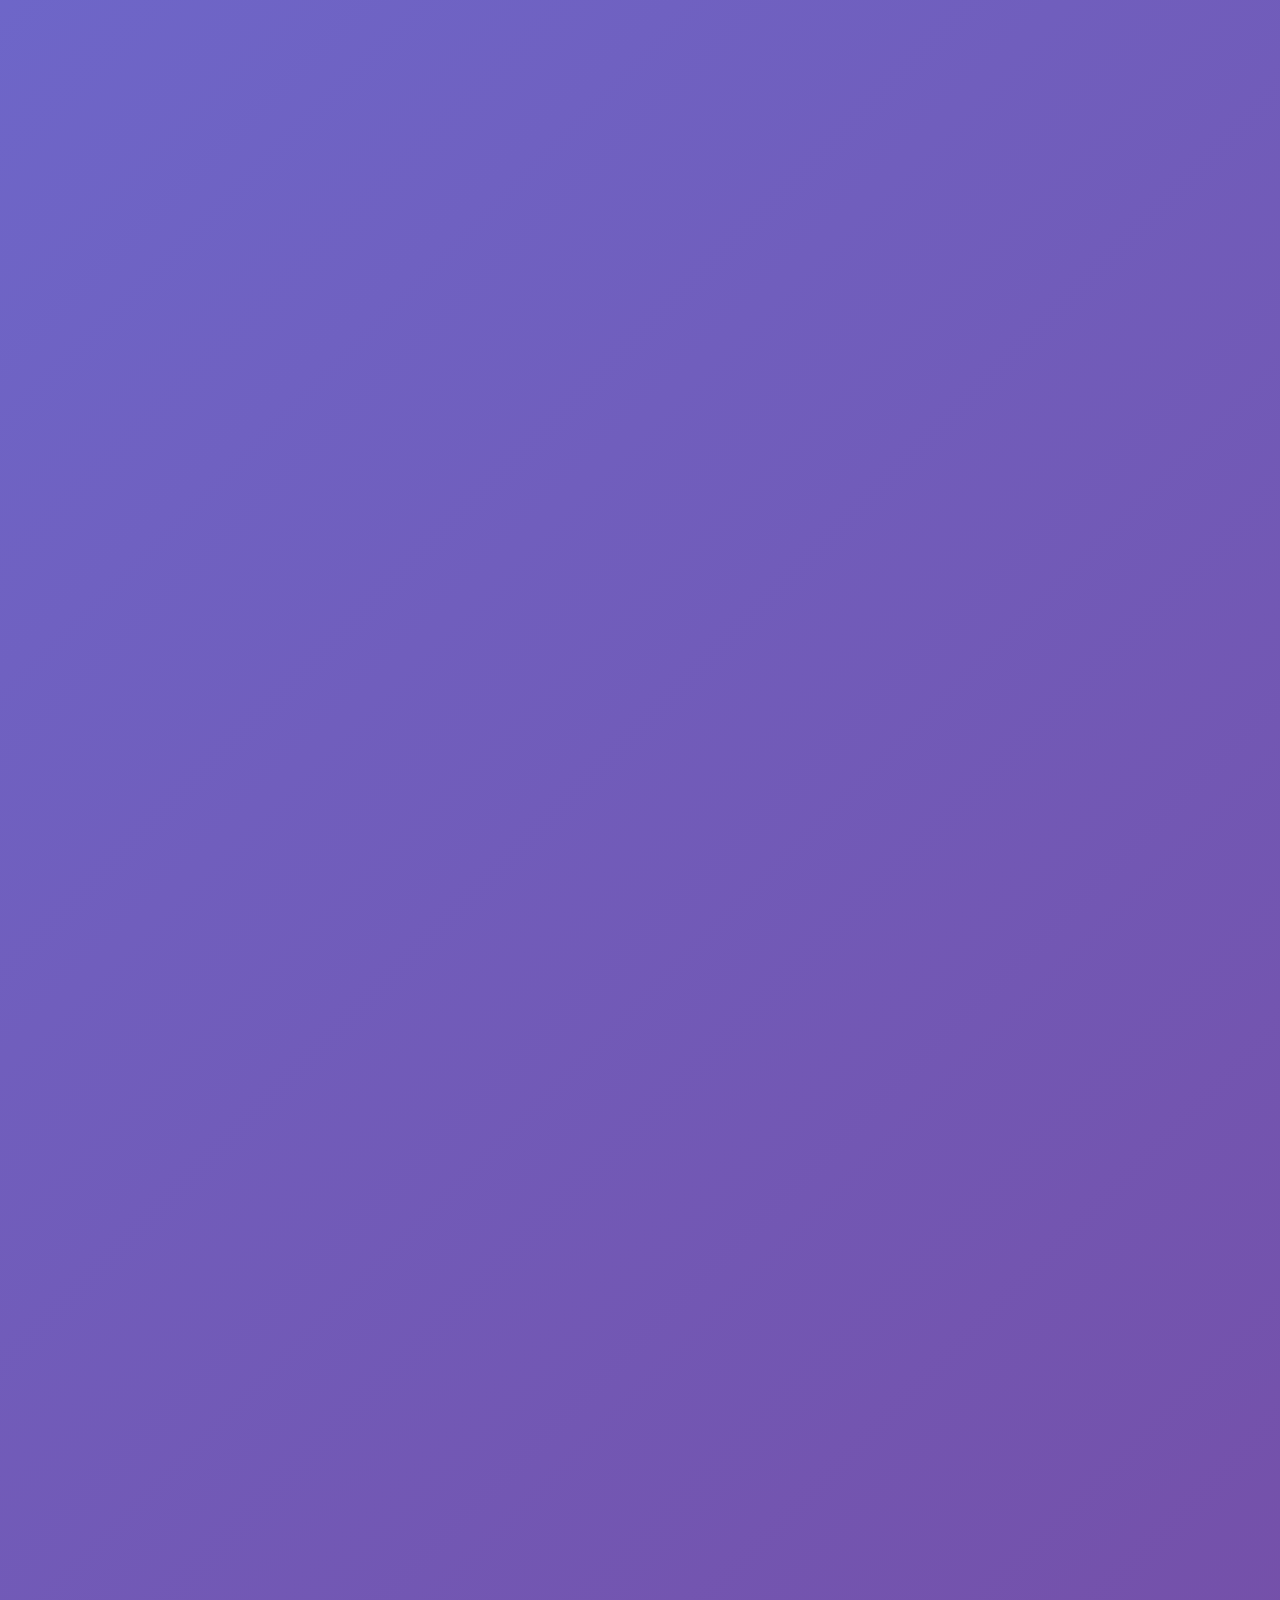
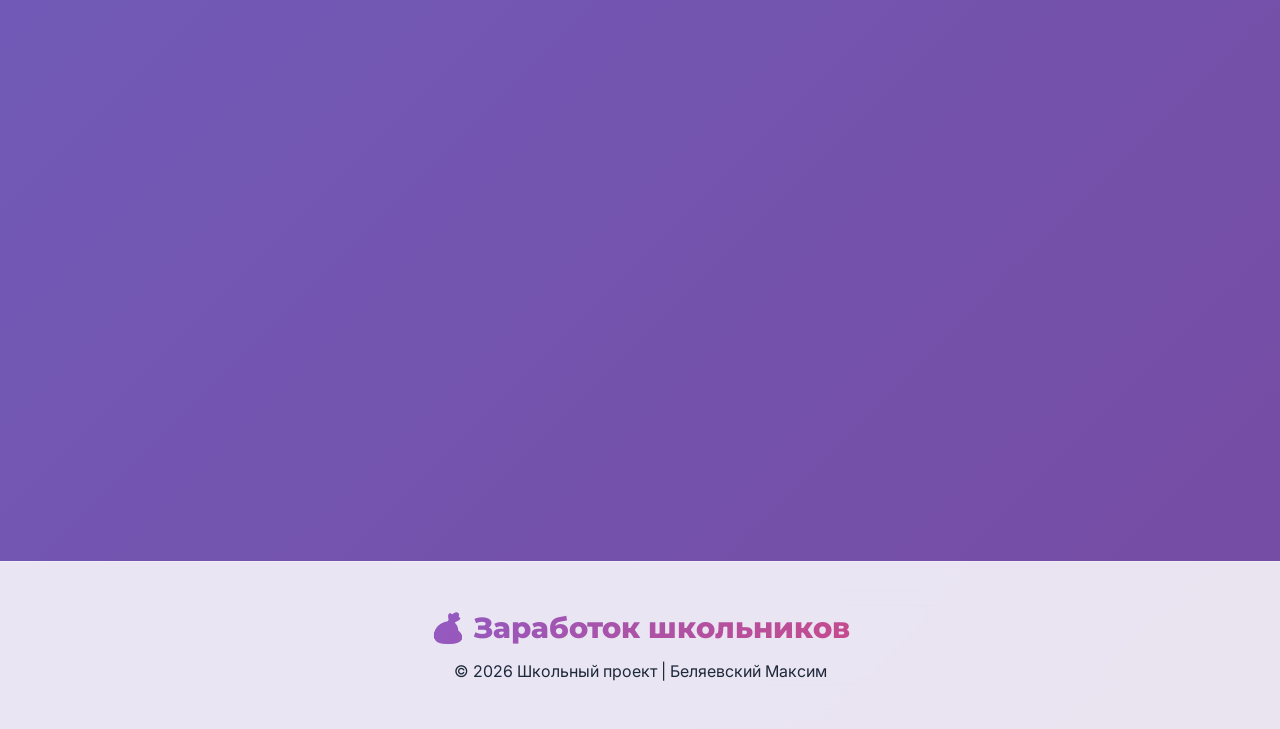
==== commit 7e56264d: "Update index.html" ====
--- a/index.html
+++ b/index.html
@@ -6,16 +6,13 @@
   <title>Заработок школьников | Возможности и карьера</title>
   <link href="https://fonts.googleapis.com/css2?family=Inter:wght@400;500;600;700;800&family=Montserrat:wght@700;800;900&display=swap" rel="stylesheet">
   <link rel="stylesheet" href="https://cdnjs.cloudflare.com/ajax/libs/font-awesome/6.4.0/css/all.min.css">
-  <link rel="stylesheet" href="./style.css?v=8">
+  <link rel="stylesheet" href="style.css?v=10">
   <base target="_blank">
 </head>
 <body>
 
 <!-- Progress Bar -->
 <div class="progress-bar" id="progressBar"></div>
-
-<!-- Floating particles -->
-<div class="particles" id="particles"></div>
 
 <!-- Calculator Modal -->
 <div class="modal-overlay" id="calculatorModal">
@@ -80,7 +77,7 @@
 <!-- Calculator Floating Button -->
 <button class="calc-floating-btn" id="openCalculator" title="Калькулятор заработка">
   <i class="fas fa-calculator"></i>
-  <span class="calc-floating-text">Рассчитать заработок</span>
+  <span class="calc-floating-text">Рассчитать</span>
 </button>
 
 <!-- Back to Top Button -->
@@ -106,21 +103,6 @@
 
 <!-- Hero Section -->
 <header>
-  <div class="hero-float-cards">
-    <div class="float-card">
-      <i class="fas fa-laptop-code" style="font-size: 2rem; margin-bottom: 0.5rem;"></i>
-      <div style="font-weight: 700;">Freelance</div>
-    </div>
-    <div class="float-card">
-      <i class="fas fa-graduation-cap" style="font-size: 2rem; margin-bottom: 0.5rem;"></i>
-      <div style="font-weight: 700;">Обучение</div>
-    </div>
-    <div class="float-card">
-      <i class="fas fa-shield-alt" style="font-size: 2rem; margin-bottom: 0.5rem;"></i>
-      <div style="font-weight: 700;">Безопасность</div>
-    </div>
-  </div>
-
   <div class="hero-content">
     <div class="hero-badge">
       <i class="fas fa-star"></i>
@@ -157,7 +139,7 @@
         <i class="fas fa-lightbulb"></i>
       </div>
       <h2>Самостоятельность</h2>
-      <p>Собственные деньги помогают школьникам стать более самостоятельными и ответственными. Это первый шаг к взрослой жизни и финансовой независимости.</p>
+      <p>Собственные деньги помогают школьникам стать более самостоятельными и ответственными.</p>
     </div>
 
     <div class="card reveal">
@@ -165,7 +147,7 @@
         <i class="fas fa-briefcase"></i>
       </div>
       <h2>Опыт работы</h2>
-      <p>Ранний карьерный старт даёт бесценный опыт, который пригодится в будущем. Работа teaches time management, коммуникацию и профессиональную этику.</p>
+      <p>Ранний карьерный старт даёт бесценный опыт, который пригодится в будущем.</p>
     </div>
 
     <div class="card reveal">
@@ -173,25 +155,24 @@
         <i class="fas fa-piggy-bank"></i>
       </div>
       <h2>Финансовая грамотность</h2>
-      <p>Управление собственным доходом учит планировать бюджет, откладывать деньги и понимать ценность труда.</p>
-    </div>
-  </div>
-
-  <!-- Success Stories Section -->
+      <p>Управление собственным доходом учит планировать бюджет и откладывать деньги.</p>
+    </div>
+  </div>
+
+  <!-- Success Stories -->
   <div class="section-header reveal">
     <span class="section-tag">Истории успеха</span>
     <h2 class="section-title">Как это работает на практике</h2>
-    <p class="section-subtitle">Реальные примеры школьников, которые начали зарабатывать</p>
   </div>
 
   <div class="cards-grid">
     <div class="card story-card reveal">
-      <div class="story-image">
+      <div class="story-image" style="background: linear-gradient(135deg, #667eea 0%, #764ba2 100%);">
         <i class="fas fa-mobile-alt"></i>
       </div>
       <div class="story-content">
         <h3>Артём, 15 лет</h3>
-        <p class="story-text">"За 3 месяца фриланса вёрстки сайтов накопил на новый iPhone. Начинал с простых лендингов за 1000₽, сейчас беру заказы по 5000-8000₽"</p>
+        <p class="story-text">"За 3 месяца фриланса вёрстки сайтов накопил на новый iPhone."</p>
         <div class="story-stats">
           <div class="stat">
             <span class="stat-number" data-target="45000">0</span>
@@ -211,7 +192,7 @@
       </div>
       <div class="story-content">
         <h3>Соня, 14 лет</h3>
-        <p class="story-text">"Репетиторство по математике младшим школьникам. 2 часа в неделю = 4000₽ в месяц. Помогаю другим и учусь сама!"</p>
+        <p class="story-text">"Репетиторство по математике. 2 часа в неделю = 4000₽ в месяц."</p>
         <div class="story-stats">
           <div class="stat">
             <span class="stat-number" data-target="24000">0</span>
@@ -231,7 +212,7 @@
       </div>
       <div class="story-content">
         <h3>Макс, 16 лет</h3>
-        <p class="story-text">"Монтаж видео для блогеров. Один ролик за 2 часа = 1500₽. За месяц сделал 20 видео и купил камеру для стримов"</p>
+        <p class="story-text">"Монтаж видео для блогеров. За месяц сделал 20 видео."</p>
         <div class="story-stats">
           <div class="stat">
             <span class="stat-number" data-target="30000">0</span>
@@ -250,7 +231,6 @@
   <div class="section-header reveal">
     <span class="section-tag">Юридическая информация</span>
     <h2 class="section-title">Законодательство</h2>
-    <p class="section-subtitle">Важно знать свои права и ограничения</p>
   </div>
 
   <div class="card law-card reveal" id="law">
@@ -259,12 +239,11 @@
       Трудовой кодекс РФ
     </div>
     <h2>Возрастные ограничения</h2>
-    <p>В России официально трудоустроиться можно с <strong>14 лет</strong> с согласия одного из родителей (опекуна). При этом есть важные нюансы:</p>
-    <ul style="margin-top: 1rem;">
+    <p>В России официально трудоустроиться можно с <strong>14 лет</strong> с согласия родителей:</p>
+    <ul>
       <li>С 14 лет — можно работать в свободное от учёбы время</li>
       <li>С 15 лет — разрешена работа без ограничений по времени</li>
       <li>С 16 лет — полная трудоспособность</li>
-      <li>Запрещена тяжёлая работа и вредные условия</li>
       <li>Рабочий день не более 4-5 часов для школьников</li>
     </ul>
   </div>
@@ -273,7 +252,6 @@
   <div class="section-header reveal">
     <span class="section-tag">Возможности</span>
     <h2 class="section-title">Варианты заработка</h2>
-    <p class="section-subtitle">Современные способы заработка для школьников</p>
   </div>
 
   <div class="card reveal" id="work">
@@ -285,32 +263,26 @@
       <div class="work-item">
         <i class="fas fa-code"></i>
         <h4>Создание сайтов</h4>
-        <p>Вёрстка, дизайн, программирование</p>
       </div>
       <div class="work-item">
         <i class="fas fa-video"></i>
         <h4>Монтаж видео</h4>
-        <p>YouTube, TikTok, Reels</p>
       </div>
       <div class="work-item">
         <i class="fas fa-hands-helping"></i>
         <h4>Помощь соседям</h4>
-        <p>Выгул собак, уборка, помощь</p>
       </div>
       <div class="work-item">
         <i class="fas fa-chalkboard-teacher"></i>
         <h4>Репетиторство</h4>
-        <p>Помощь младшим школьникам</p>
       </div>
       <div class="work-item">
         <i class="fas fa-shopping-bag"></i>
         <h4>Продажа онлайн</h4>
-        <p>Handmade, перепродажи</p>
       </div>
       <div class="work-item">
         <i class="fas fa-pen-nib"></i>
         <h4>Копирайтинг</h4>
-        <p>Статьи, тексты, переводы</p>
       </div>
     </div>
   </div>
@@ -319,7 +291,6 @@
   <div class="section-header reveal">
     <span class="section-tag">Безопасность</span>
     <h2 class="section-title">Риски и мошенничество</h2>
-    <p class="section-subtitle">Как защитить себя и свои деньги</p>
   </div>
 
   <div class="card reveal" id="risk">
@@ -327,21 +298,17 @@
       <i class="fas fa-shield-alt"></i>
     </div>
     <h2>Будьте бдительны!</h2>
-    <p>В интернете существует множество схем мошенничества, нацеленных на неопытных пользователей. Вот основные признаки опасности:</p>
-
     <div class="risk-alert">
       <i class="fas fa-exclamation-triangle"></i>
       <div>
-        <strong>Красные флаги:</strong> предоплата за "гарантированный" заработок, запрос личных данных, слишком высокая оплата за простую работу, отсутствие договора.
-      </div>
-    </div>
-
-    <ul style="margin-top: 1.5rem;">
+        <strong>Красные флаги:</strong> предоплата за "гарантированный" заработок, запрос личных данных, слишком высокая оплата за простую работу.
+      </div>
+    </div>
+    <ul>
       <li>Никогда не переводите деньги для "получения" работы</li>
       <li>Проверяйте репутацию заказчика на фриланс-биржах</li>
-      <li>Используйте безопасные сделки (фриланс-платформы)</li>
-      <li>Не сообщайте данные банковских карт и пароли</li>
-      <li>Составляйте простые договоры даже для мелких заказов</li>
+      <li>Используйте безопасные сделки</li>
+      <li>Не сообщайте данные банковских карт</li>
     </ul>
   </div>
 
@@ -349,7 +316,6 @@
   <div class="section-header reveal">
     <span class="section-tag">Проверка знаний</span>
     <h2 class="section-title">Мини-тест</h2>
-    <p class="section-subtitle">Проверьте, что вы узнали из этого материала</p>
   </div>
 
   <div class="test-container reveal" id="test">
@@ -359,21 +325,22 @@
     <div class="test-counter" id="testCounter">Вопрос 1 из 5</div>
 
     <div class="test-question" id="questionText">
-      <i class="fas fa-question-circle" style="color: var(--primary); margin-right: 0.5rem;"></i>
       Можно ли официально работать в России с 14 лет?
     </div>
     <div class="test-buttons" id="testButtons">
-      <button class="test-btn test-btn-yes" data-answer="true" data-correct="true">
+      <button class="test-btn test-btn-yes" onclick="checkAnswer(true)">
         <i class="fas fa-check"></i> Да
       </button>
-      <button class="test-btn test-btn-no" data-answer="false">
+      <button class="test-btn test-btn-no" onclick="checkAnswer(false)">
         <i class="fas fa-times"></i> Нет
       </button>
     </div>
     <div id="result"></div>
 
     <div class="test-navigation" id="testNavigation" style="display: none;">
-      <button class="test-nav-btn" id="nextQuestion">Следующий вопрос <i class="fas fa-arrow-right"></i></button>
+      <button class="test-nav-btn" onclick="nextQuestion()">
+        Следующий вопрос <i class="fas fa-arrow-right"></i>
+      </button>
     </div>
   </div>
 
@@ -388,16 +355,8 @@
       <i class="fas fa-user"></i>
     </div>
     <h2>Беляевский Максим</h2>
-    <p style="font-size: 1.1rem; margin-bottom: 1rem;">Автор школьного проекта</p>
-    <p>Этот проект создан для помощи школьникам в поиске законных способов заработка и повышении финансовой грамотности.</p>
-    <div style="margin-top: 2rem; display: flex; gap: 1rem; justify-content: center;">
-      <span style="background: rgba(99, 102, 241, 0.1); padding: 0.5rem 1rem; border-radius: 50px; font-size: 0.9rem;">
-        <i class="fas fa-calendar" style="margin-right: 0.5rem;"></i>2026 год
-      </span>
-      <span style="background: rgba(16, 185, 129, 0.1); padding: 0.5rem 1rem; border-radius: 50px; font-size: 0.9rem; color: var(--success);">
-        <i class="fas fa-check-circle" style="margin-right: 0.5rem;"></i>Актуально
-      </span>
-    </div>
+    <p>Автор школьного проекта</p>
+    <p>Этот проект создан для помощи школьникам в поиске законных способов заработка.</p>
   </div>
 
 </section>
@@ -406,14 +365,11 @@
 <footer>
   <div class="footer-content">
     <div class="footer-logo">💰 Заработок школьников</div>
-    <p class="footer-text">© 2026 Школьный проект | Беляевский Максим</p>
-    <p style="margin-top: 0.5rem; color: var(--text-light); font-size: 0.9rem;">
-      <i class="fas fa-heart" style="color: var(--accent);"></i> Сделано с любовью к знаниям
-    </p>
+    <p>© 2026 Школьный проект | Беляевский Максим</p>
   </div>
 </footer>
 
-<script src="./script.js"></script>
+<script src="script.js"></script>
 
 </body>
 </html>
--- a/style.css
+++ b/style.css
@@ -40,6 +40,19 @@
   100% { background-position: 0% 50%; }
 }
 
+/* Progress Bar */
+.progress-bar {
+  position: fixed;
+  top: 0;
+  left: 0;
+  height: 4px;
+  background: linear-gradient(90deg, var(--primary), var(--accent), var(--success));
+  z-index: 10000;
+  width: 0%;
+  transition: width 0.1s ease;
+  box-shadow: 0 0 10px rgba(99, 102, 241, 0.5);
+}
+
 /* Floating particles */
 .particles {
   position: fixed;
@@ -66,6 +79,336 @@
   10% { opacity: 1; }
   90% { opacity: 1; }
   100% { transform: translateY(-100vh) rotate(720deg); opacity: 0; }
+}
+
+/* Calculator Floating Button */
+.calc-floating-btn {
+  position: fixed;
+  right: 30px;
+  bottom: 100px;
+  background: linear-gradient(135deg, var(--primary) 0%, var(--accent) 100%);
+  border: none;
+  border-radius: 50px;
+  padding: 1rem 1.5rem;
+  color: white;
+  font-weight: 600;
+  cursor: pointer;
+  box-shadow: 0 10px 30px rgba(99, 102, 241, 0.4);
+  z-index: 999;
+  display: flex;
+  align-items: center;
+  gap: 0.5rem;
+  transition: all 0.3s cubic-bezier(0.4, 0, 0.2, 1);
+  animation: pulse-glow 2s infinite;
+}
+
+@keyframes pulse-glow {
+  0%, 100% { box-shadow: 0 10px 30px rgba(99, 102, 241, 0.4); }
+  50% { box-shadow: 0 10px 40px rgba(99, 102, 241, 0.6), 0 0 60px rgba(244, 63, 94, 0.3); }
+}
+
+.calc-floating-btn:hover {
+  transform: translateY(-5px) scale(1.05);
+  box-shadow: 0 15px 40px rgba(99, 102, 241, 0.5);
+}
+
+.calc-floating-btn i {
+  font-size: 1.3rem;
+  animation: calc-bounce 2s infinite;
+}
+
+@keyframes calc-bounce {
+  0%, 100% { transform: translateY(0); }
+  50% { transform: translateY(-3px); }
+}
+
+.calc-floating-text {
+  font-size: 0.95rem;
+}
+
+/* Modal */
+.modal-overlay {
+  position: fixed;
+  top: 0;
+  left: 0;
+  right: 0;
+  bottom: 0;
+  background: rgba(0, 0, 0, 0.6);
+  backdrop-filter: blur(5px);
+  z-index: 2000;
+  display: flex;
+  align-items: center;
+  justify-content: center;
+  opacity: 0;
+  visibility: hidden;
+  transition: all 0.3s ease;
+}
+
+.modal-overlay.active {
+  opacity: 1;
+  visibility: visible;
+}
+
+.modal {
+  background: var(--glass);
+  backdrop-filter: blur(20px);
+  border-radius: 24px;
+  padding: 2.5rem;
+  max-width: 500px;
+  width: 90%;
+  max-height: 90vh;
+  overflow-y: auto;
+  position: relative;
+  border: 1px solid rgba(255, 255, 255, 0.5);
+  box-shadow: 0 25px 50px rgba(0, 0, 0, 0.3);
+  transform: scale(0.9) translateY(20px);
+  transition: all 0.3s cubic-bezier(0.4, 0, 0.2, 1);
+}
+
+.modal-overlay.active .modal {
+  transform: scale(1) translateY(0);
+}
+
+.modal-close {
+  position: absolute;
+  top: 1rem;
+  right: 1rem;
+  background: rgba(244, 63, 94, 0.1);
+  border: none;
+  width: 40px;
+  height: 40px;
+  border-radius: 50%;
+  cursor: pointer;
+  color: var(--accent);
+  font-size: 1.2rem;
+  transition: all 0.3s ease;
+  display: flex;
+  align-items: center;
+  justify-content: center;
+}
+
+.modal-close:hover {
+  background: var(--accent);
+  color: white;
+  transform: rotate(90deg);
+}
+
+.modal-title {
+  font-family: 'Montserrat', sans-serif;
+  font-size: 1.5rem;
+  font-weight: 700;
+  color: var(--text-dark);
+  margin-bottom: 1.5rem;
+  display: flex;
+  align-items: center;
+  gap: 0.5rem;
+}
+
+.modal-title i {
+  background: linear-gradient(135deg, var(--primary), var(--accent));
+  -webkit-background-clip: text;
+  -webkit-text-fill-color: transparent;
+}
+
+/* Calculator Form */
+.calc-form {
+  display: flex;
+  flex-direction: column;
+  gap: 1.5rem;
+}
+
+.calc-group {
+  display: flex;
+  flex-direction: column;
+  gap: 0.5rem;
+}
+
+.calc-group label {
+  font-weight: 600;
+  color: var(--text-dark);
+  font-size: 0.95rem;
+}
+
+.calc-group select {
+  padding: 0.8rem 1rem;
+  border: 2px solid rgba(99, 102, 241, 0.2);
+  border-radius: 12px;
+  font-size: 1rem;
+  background: white;
+  cursor: pointer;
+  transition: all 0.3s ease;
+}
+
+.calc-group select:focus {
+  outline: none;
+  border-color: var(--primary);
+  box-shadow: 0 0 0 3px rgba(99, 102, 241, 0.1);
+}
+
+.calc-slider {
+  width: 100%;
+  height: 8px;
+  border-radius: 4px;
+  background: rgba(99, 102, 241, 0.2);
+  outline: none;
+  -webkit-appearance: none;
+}
+
+.calc-slider::-webkit-slider-thumb {
+  -webkit-appearance: none;
+  appearance: none;
+  width: 24px;
+  height: 24px;
+  border-radius: 50%;
+  background: linear-gradient(135deg, var(--primary), var(--accent));
+  cursor: pointer;
+  box-shadow: 0 4px 10px rgba(99, 102, 241, 0.4);
+  transition: transform 0.2s ease;
+}
+
+.calc-slider::-webkit-slider-thumb:hover {
+  transform: scale(1.2);
+}
+
+.calc-range-labels {
+  display: flex;
+  justify-content: space-between;
+  font-size: 0.8rem;
+  color: var(--text-light);
+  margin-top: 0.3rem;
+}
+
+.calc-highlight {
+  color: var(--primary);
+  font-weight: 700;
+  font-size: 1.2rem;
+}
+
+.calc-btn {
+  background: linear-gradient(135deg, var(--primary) 0%, var(--accent) 100%);
+  border: none;
+  padding: 1rem 2rem;
+  border-radius: 12px;
+  color: white;
+  font-weight: 600;
+  font-size: 1.1rem;
+  cursor: pointer;
+  transition: all 0.3s ease;
+  display: flex;
+  align-items: center;
+  justify-content: center;
+  gap: 0.5rem;
+}
+
+.calc-btn:hover {
+  transform: translateY(-2px);
+  box-shadow: 0 10px 30px rgba(99, 102, 241, 0.4);
+}
+
+.calc-result {
+  background: linear-gradient(135deg, rgba(16, 185, 129, 0.1) 0%, rgba(99, 102, 241, 0.1) 100%);
+  border-radius: 16px;
+  padding: 1.5rem;
+  border: 2px solid rgba(16, 185, 129, 0.3);
+  animation: slideUp 0.5s ease;
+}
+
+@keyframes slideUp {
+  from {
+    opacity: 0;
+    transform: translateY(20px);
+  }
+  to {
+    opacity: 1;
+    transform: translateY(0);
+  }
+}
+
+.calc-result-title {
+  font-size: 0.9rem;
+  color: var(--text-light);
+  margin-bottom: 0.5rem;
+  text-transform: uppercase;
+  letter-spacing: 1px;
+}
+
+.calc-result-amount {
+  font-family: 'Montserrat', sans-serif;
+  font-size: 2.5rem;
+  font-weight: 800;
+  background: linear-gradient(135deg, var(--success), var(--primary));
+  -webkit-background-clip: text;
+  -webkit-text-fill-color: transparent;
+  margin-bottom: 1rem;
+}
+
+.calc-result-details {
+  display: grid;
+  grid-template-columns: repeat(3, 1fr);
+  gap: 1rem;
+  margin-top: 1rem;
+  padding-top: 1rem;
+  border-top: 1px solid rgba(0, 0, 0, 0.1);
+}
+
+.calc-detail {
+  text-align: center;
+}
+
+.calc-detail span {
+  display: block;
+  font-size: 0.8rem;
+  color: var(--text-light);
+  margin-bottom: 0.3rem;
+}
+
+.calc-detail strong {
+  font-size: 1.1rem;
+  color: var(--text-dark);
+}
+
+/* Back to Top Button */
+.back-to-top {
+  position: fixed;
+  right: 30px;
+  bottom: 30px;
+  width: 50px;
+  height: 50px;
+  background: linear-gradient(135deg, var(--primary) 0%, var(--accent) 100%);
+  border: none;
+  border-radius: 50%;
+  color: white;
+  font-size: 1.2rem;
+  cursor: pointer;
+  box-shadow: 0 10px 30px rgba(99, 102, 241, 0.4);
+  z-index: 998;
+  opacity: 0;
+  visibility: hidden;
+  transform: translateY(20px);
+  transition: all 0.3s cubic-bezier(0.4, 0, 0.2, 1);
+  display: flex;
+  align-items: center;
+  justify-content: center;
+}
+
+.back-to-top.visible {
+  opacity: 1;
+  visibility: visible;
+  transform: translateY(0);
+}
+
+.back-to-top:hover {
+  transform: translateY(-5px) scale(1.1);
+  box-shadow: 0 15px 40px rgba(99, 102, 241, 0.5);
+}
+
+.back-to-top i {
+  animation: bounce-up 2s infinite;
+}
+
+@keyframes bounce-up {
+  0%, 100% { transform: translateY(0); }
+  50% { transform: translateY(-5px); }
 }
 
 /* Navigation */
@@ -297,6 +640,12 @@
   font-weight: 600;
   font-size: 0.9rem;
   margin-bottom: 1rem;
+  animation: tag-pulse 3s infinite;
+}
+
+@keyframes tag-pulse {
+  0%, 100% { box-shadow: 0 0 0 0 rgba(99, 102, 241, 0.4); }
+  50% { box-shadow: 0 0 0 10px rgba(99, 102, 241, 0); }
 }
 
 .section-title {
@@ -368,6 +717,11 @@
   font-size: 2rem;
   margin-bottom: 1.5rem;
   box-shadow: 0 10px 30px rgba(99, 102, 241, 0.3);
+  transition: transform 0.3s ease;
+}
+
+.card:hover .card-icon {
+  transform: scale(1.1) rotate(5deg);
 }
 
 .card h2 {
@@ -416,6 +770,69 @@
   font-size: 0.8rem;
 }
 
+/* Story Cards */
+.story-card {
+  padding: 0;
+  overflow: hidden;
+}
+
+.story-image {
+  height: 180px;
+  background: linear-gradient(135deg, var(--primary) 0%, var(--accent) 100%);
+  display: flex;
+  align-items: center;
+  justify-content: center;
+  color: white;
+  font-size: 4rem;
+}
+
+.story-content {
+  padding: 1.5rem;
+}
+
+.story-content h3 {
+  font-family: 'Montserrat', sans-serif;
+  font-size: 1.3rem;
+  margin-bottom: 0.5rem;
+  color: var(--text-dark);
+}
+
+.story-text {
+  font-style: italic;
+  color: var(--text-light);
+  margin-bottom: 1rem;
+  line-height: 1.6;
+}
+
+.story-stats {
+  display: flex;
+  gap: 2rem;
+  padding-top: 1rem;
+  border-top: 1px solid rgba(0, 0, 0, 0.1);
+}
+
+.stat {
+  text-align: center;
+}
+
+.stat-number {
+  display: block;
+  font-family: 'Montserrat', sans-serif;
+  font-size: 1.8rem;
+  font-weight: 800;
+  background: linear-gradient(135deg, var(--primary), var(--accent));
+  -webkit-background-clip: text;
+  -webkit-text-fill-color: transparent;
+  line-height: 1;
+}
+
+.stat-label {
+  font-size: 0.8rem;
+  color: var(--text-light);
+  text-transform: uppercase;
+  letter-spacing: 0.5px;
+}
+
 /* Law Card Special */
 .law-card {
   background: linear-gradient(135deg, rgba(99, 102, 241, 0.1) 0%, rgba(244, 63, 94, 0.1) 100%);
@@ -463,6 +880,11 @@
   -webkit-background-clip: text;
   -webkit-text-fill-color: transparent;
   margin-bottom: 1rem;
+  transition: transform 0.3s ease;
+}
+
+.work-item:hover i {
+  transform: scale(1.2) rotate(10deg);
 }
 
 .work-item h4 {
@@ -492,6 +914,12 @@
   font-size: 2rem;
   color: var(--accent);
   flex-shrink: 0;
+  animation: alert-pulse 2s infinite;
+}
+
+@keyframes alert-pulse {
+  0%, 100% { transform: scale(1); }
+  50% { transform: scale(1.1); }
 }
 
 /* Test Section */
@@ -503,6 +931,31 @@
   text-align: center;
   border: 1px solid rgba(255, 255, 255, 0.5);
   box-shadow: 0 8px 32px rgba(0, 0, 0, 0.1);
+  position: relative;
+}
+
+.test-progress {
+  width: 100%;
+  height: 6px;
+  background: rgba(99, 102, 241, 0.2);
+  border-radius: 3px;
+  margin-bottom: 1rem;
+  overflow: hidden;
+}
+
+.test-progress-bar {
+  height: 100%;
+  background: linear-gradient(90deg, var(--primary), var(--accent));
+  width: 20%;
+  transition: width 0.5s ease;
+  border-radius: 3px;
+}
+
+.test-counter {
+  font-size: 0.9rem;
+  color: var(--text-light);
+  margin-bottom: 1.5rem;
+  font-weight: 500;
 }
 
 .test-question {
@@ -510,6 +963,10 @@
   font-weight: 700;
   color: var(--text-dark);
   margin-bottom: 2rem;
+  min-height: 80px;
+  display: flex;
+  align-items: center;
+  justify-content: center;
 }
 
 .test-buttons {
@@ -547,6 +1004,29 @@
   box-shadow: 0 10px 30px rgba(0, 0, 0, 0.2);
 }
 
+.test-navigation {
+  margin-top: 2rem;
+}
+
+.test-nav-btn {
+  background: linear-gradient(135deg, var(--primary), var(--accent));
+  border: none;
+  padding: 1rem 2rem;
+  border-radius: 50px;
+  color: white;
+  font-weight: 600;
+  cursor: pointer;
+  transition: all 0.3s ease;
+  display: inline-flex;
+  align-items: center;
+  gap: 0.5rem;
+}
+
+.test-nav-btn:hover {
+  transform: translateY(-2px);
+  box-shadow: 0 10px 30px rgba(99, 102, 241, 0.4);
+}
+
 #result {
   margin-top: 2rem;
   font-size: 1.2rem;
@@ -560,11 +1040,19 @@
 .result-correct {
   background: rgba(16, 185, 129, 0.2);
   color: var(--success);
+  animation: correct-pulse 0.5s ease;
 }
 
 .result-wrong {
   background: rgba(244, 63, 94, 0.2);
   color: var(--accent);
+  animation: shake 0.5s ease;
+}
+
+@keyframes correct-pulse {
+  0% { transform: scale(1); }
+  50% { transform: scale(1.05); }
+  100% { transform: scale(1); }
 }
 
 /* Author Card */
@@ -585,6 +1073,11 @@
   color: white;
   font-size: 3rem;
   box-shadow: 0 10px 30px rgba(99, 102, 241, 0.4);
+  transition: transform 0.3s ease;
+}
+
+.author-card:hover .author-avatar {
+  transform: scale(1.1) rotate(10deg);
 }
 
 /* Footer */
@@ -638,7 +1131,8 @@
 }
 
 body.dark-mode .card,
-body.dark-mode .test-container {
+body.dark-mode .test-container,
+body.dark-mode .modal {
   background: var(--glass-dark);
   border-color: rgba(255, 255, 255, 0.1);
 }
@@ -650,6 +1144,12 @@
 
 body.dark-mode footer {
   background: var(--glass-dark);
+}
+
+body.dark-mode .calc-group select {
+  background: var(--glass-dark);
+  color: var(--text-dark);
+  border-color: rgba(255, 255, 255, 0.2);
 }
 
 /* Responsive */
@@ -678,6 +1178,26 @@
 
   .float-card {
     display: none;
+  }
+
+  .calc-floating-btn {
+    right: 20px;
+    bottom: 90px;
+    padding: 0.8rem;
+  }
+
+  .calc-floating-text {
+    display: none;
+  }
+
+  .calc-result-details {
+    grid-template-columns: 1fr;
+    gap: 0.5rem;
+  }
+
+  .back-to-top {
+    right: 20px;
+    bottom: 20px;
   }
 }
 
@@ -704,3 +1224,8 @@
   25% { transform: translateX(-10px); }
   75% { transform: translateX(10px); }
 }
+
+/* Theme transition */
+body, .card, nav, footer, .modal {
+  transition: background-color 0.5s ease, color 0.5s ease, border-color 0.5s ease;
+}
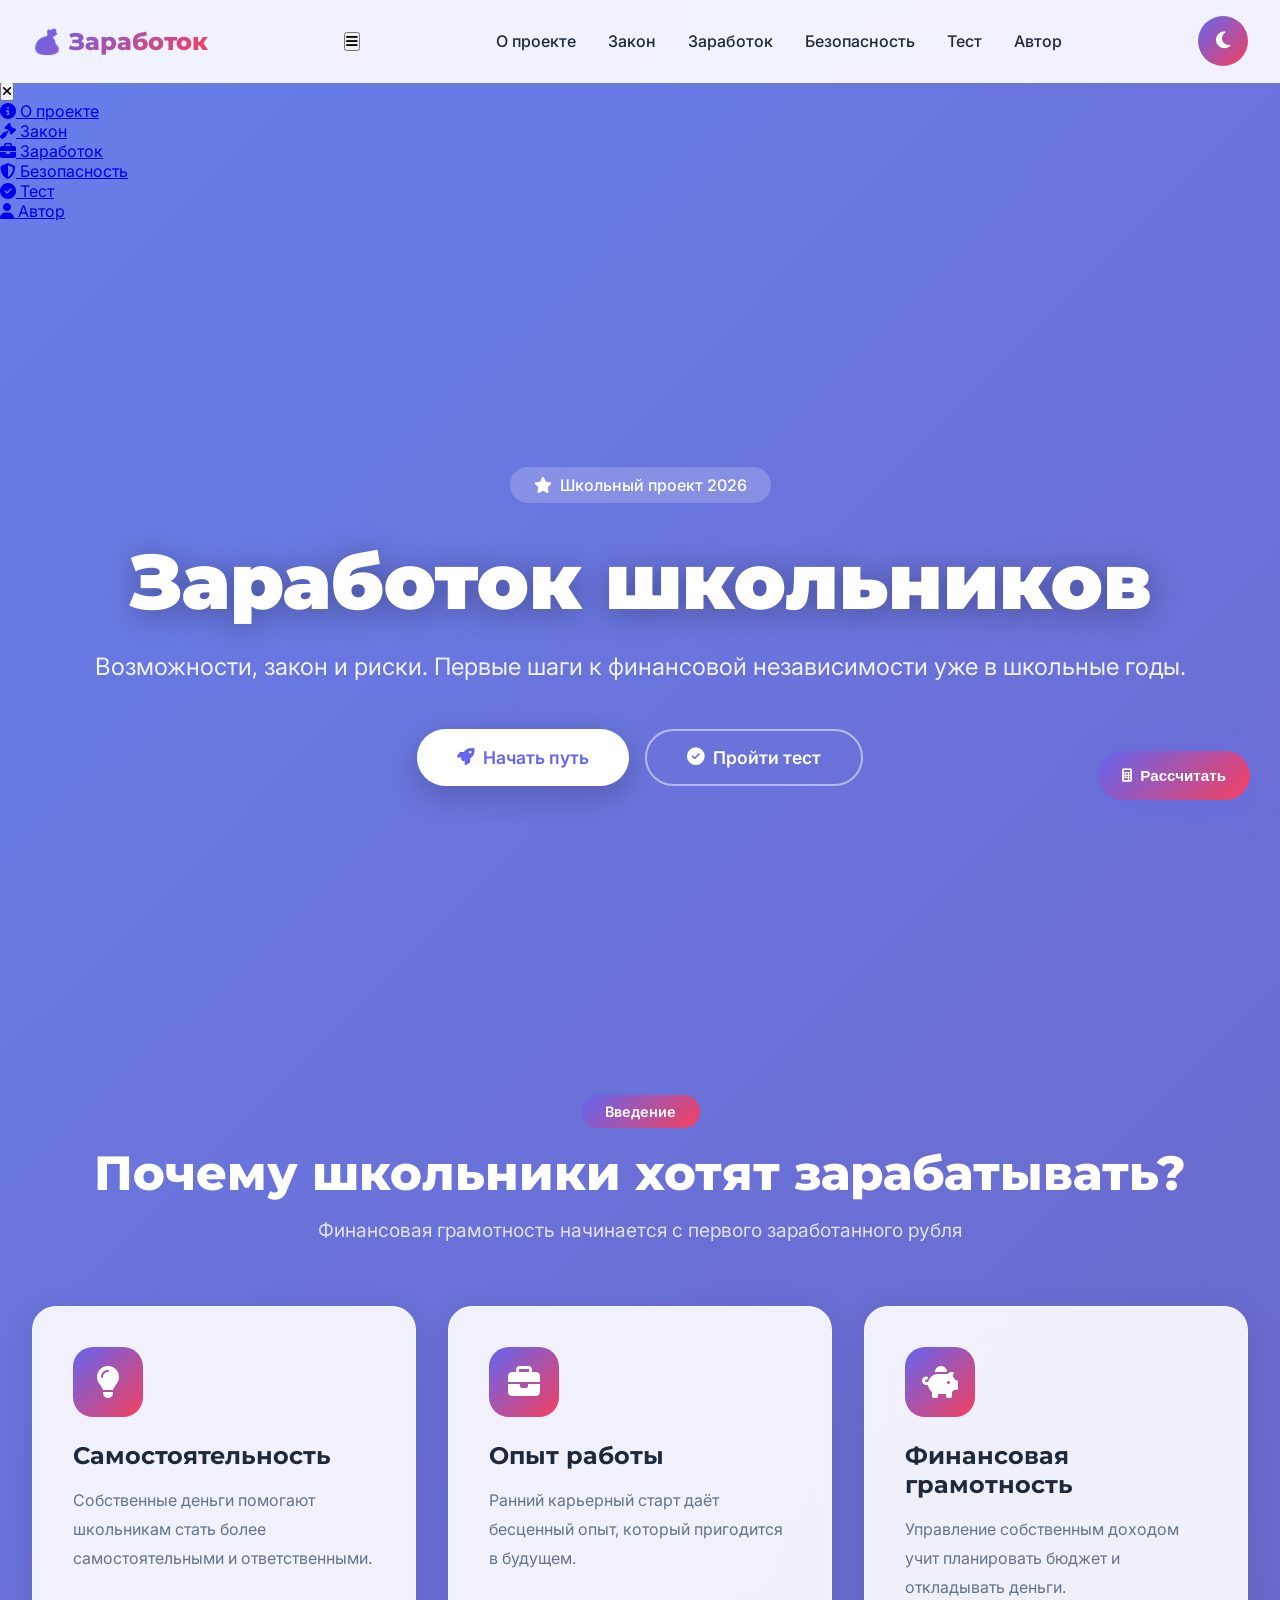
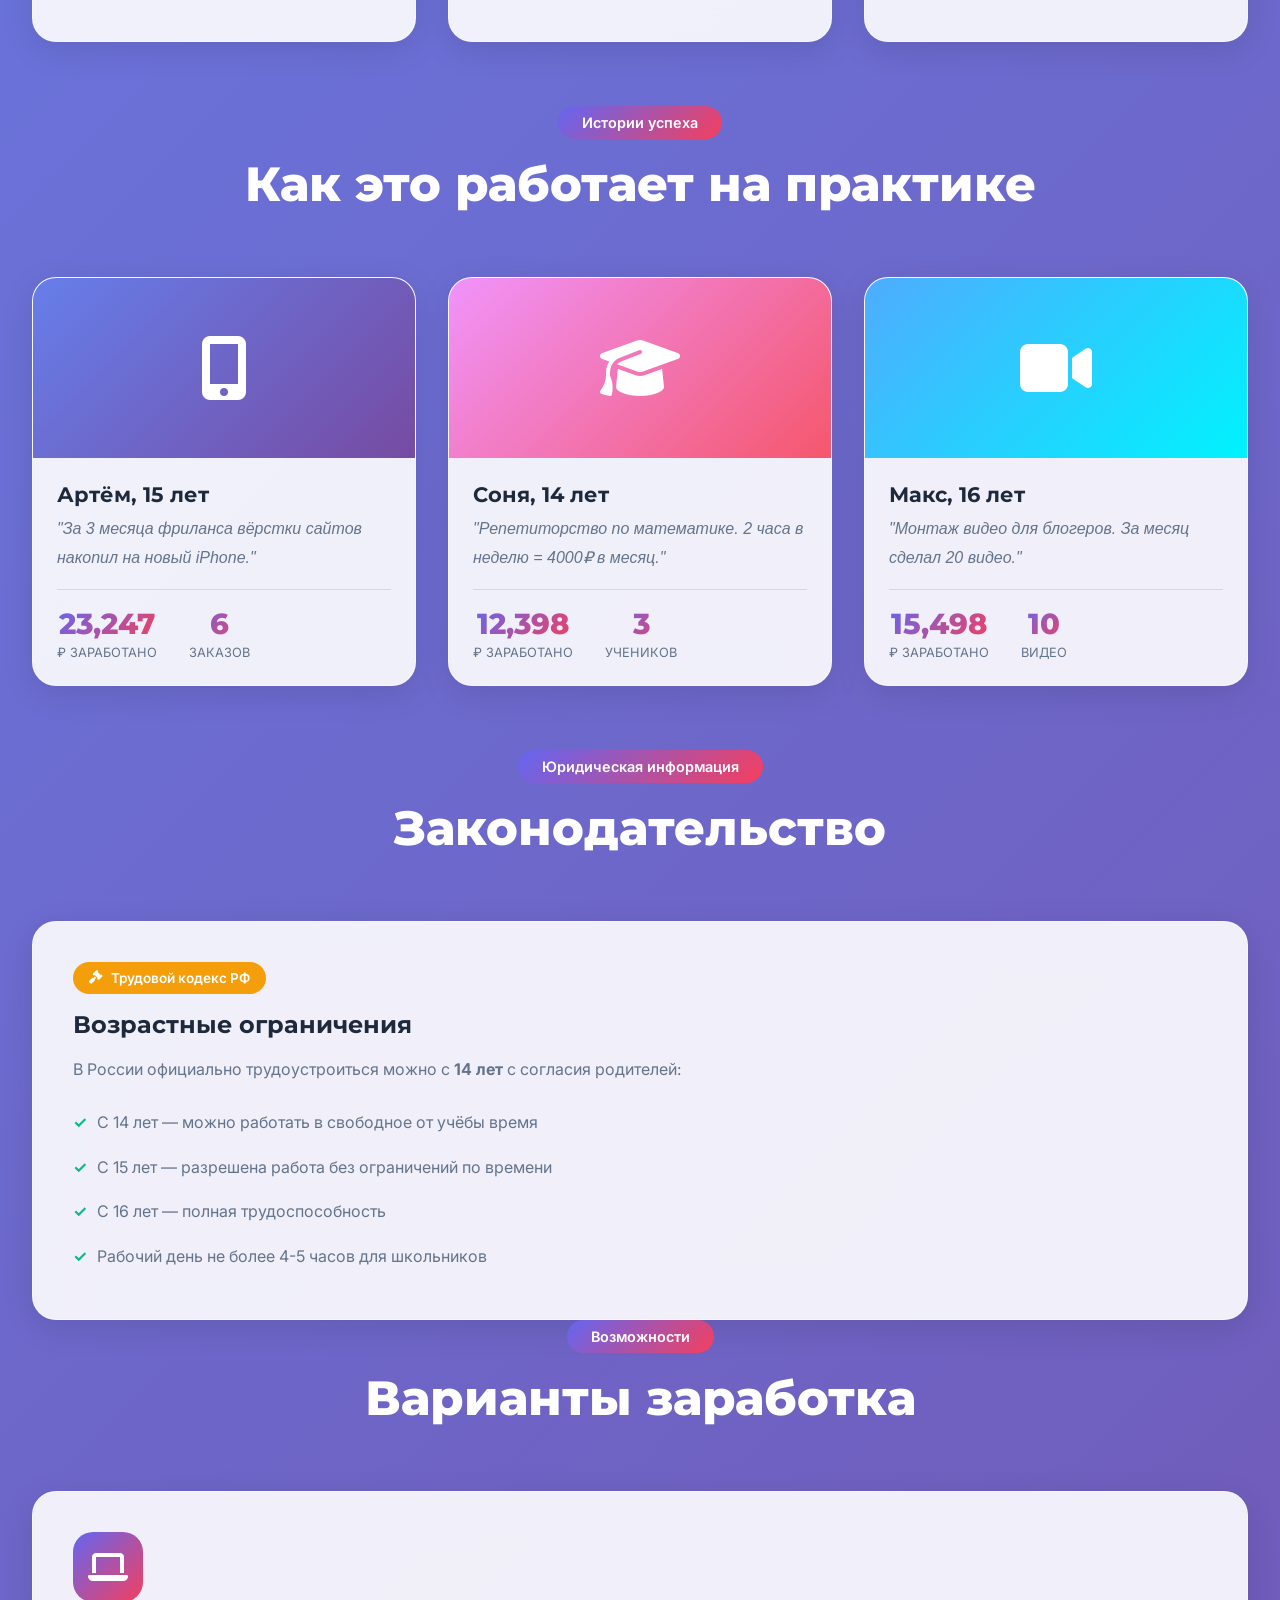
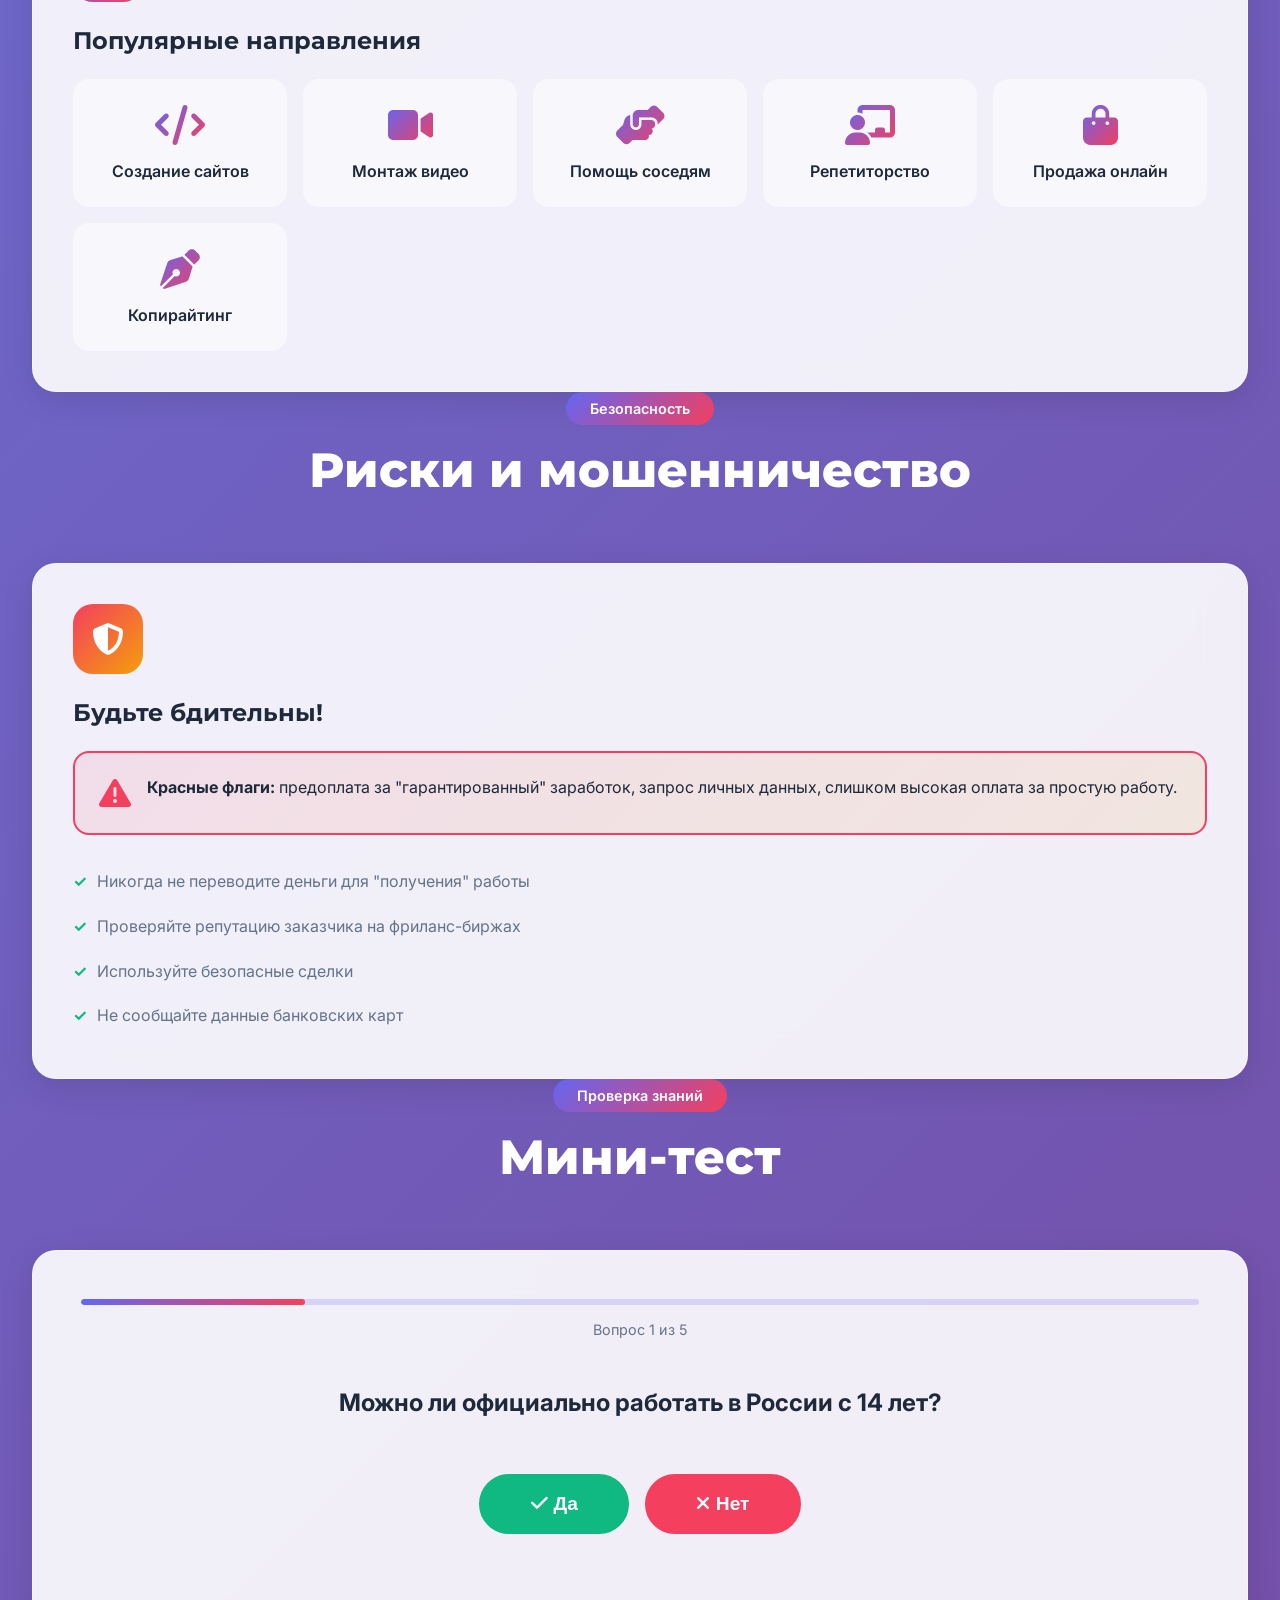
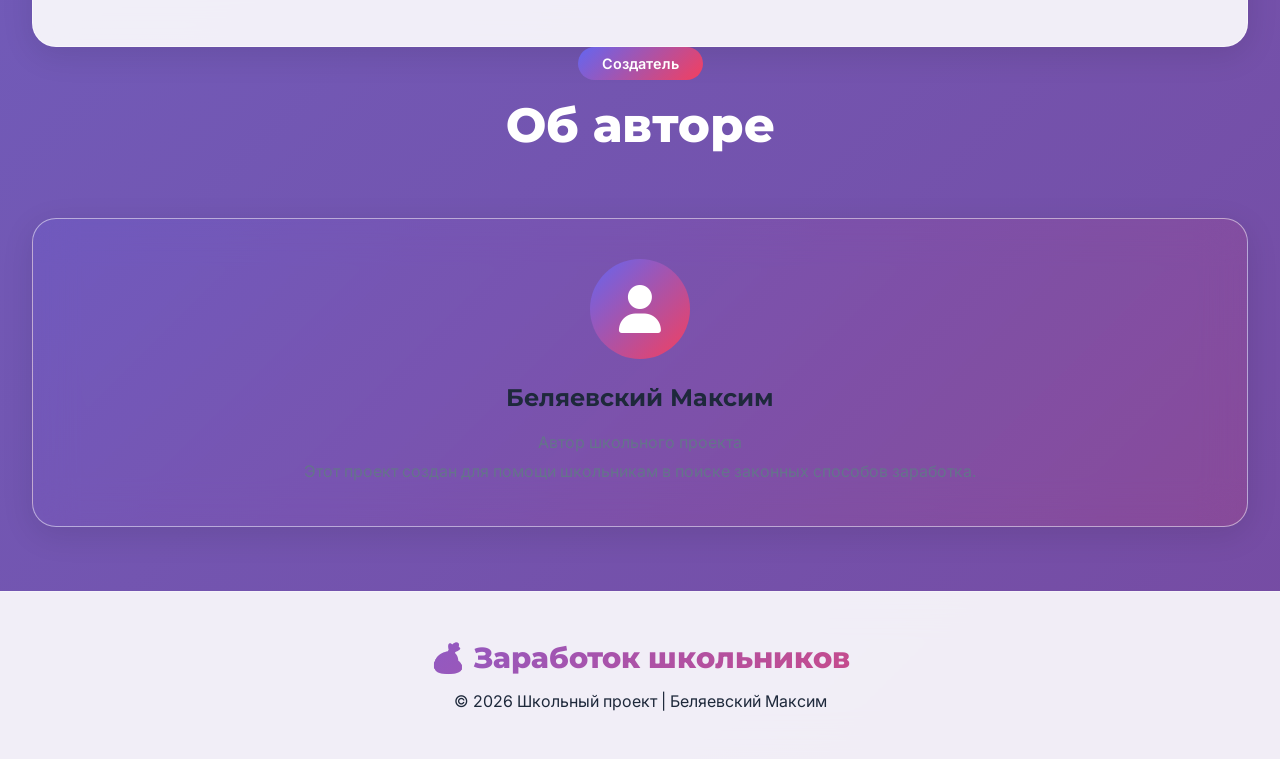
==== commit b876b73f: "Update index.html" ====
--- a/index.html
+++ b/index.html
@@ -6,28 +6,29 @@
   <title>Заработок школьников | Возможности и карьера</title>
   <link href="https://fonts.googleapis.com/css2?family=Inter:wght@400;500;600;700;800&family=Montserrat:wght@700;800;900&display=swap" rel="stylesheet">
   <link rel="stylesheet" href="https://cdnjs.cloudflare.com/ajax/libs/font-awesome/6.4.0/css/all.min.css">
-  <link rel="stylesheet" href="style.css?v=10">
+  <link rel="stylesheet" href="style.css?v=20">
   <base target="_blank">
+<base target="_blank">
 </head>
 <body>
 
 <!-- Progress Bar -->
-<div class="progress-bar" id="progressBar"></div>
+<div class="progress-bar" id="progressBar" role="progressbar" aria-label="Прогресс прокрутки страницы"></div>
 
 <!-- Calculator Modal -->
-<div class="modal-overlay" id="calculatorModal">
+<div class="modal-overlay" id="calculatorModal" role="dialog" aria-modal="true" aria-labelledby="calcTitle">
   <div class="modal">
-    <button class="modal-close" id="closeCalculator">
-      <i class="fas fa-times"></i>
+    <button class="modal-close" id="closeCalculator" aria-label="Закрыть калькулятор">
+      <i class="fas fa-times" aria-hidden="true"></i>
     </button>
-    <h3 class="modal-title">
-      <i class="fas fa-calculator"></i>
+    <h3 class="modal-title" id="calcTitle">
+      <i class="fas fa-calculator" aria-hidden="true"></i>
       Калькулятор заработка
     </h3>
 
     <div class="calc-form">
       <div class="calc-group">
-        <label>Тип работы</label>
+        <label for="workType">Тип работы</label>
         <select id="workType">
           <option value="500">Репетиторство (500₽/час)</option>
           <option value="300">Фриланс (300₽/час)</option>
@@ -39,20 +40,29 @@
       </div>
 
       <div class="calc-group">
-        <label>Часов в неделю: <span id="hoursValue" class="calc-highlight">5</span></label>
-        <input type="range" id="hoursPerWeek" min="1" max="20" value="5" class="calc-slider">
+        <label for="hoursPerWeek">Часов в неделю: <span id="hoursValue" class="calc-highlight">5</span></label>
+        <input type="range" id="hoursPerWeek" min="1" max="20" value="5" class="calc-slider" aria-describedby="hoursHint">
         <div class="calc-range-labels">
           <span>1 час</span>
           <span>20 часов</span>
         </div>
+        <p id="hoursHint" class="sr-only">Выберите количество часов от 1 до 20</p>
+
+        <!-- Quick select buttons -->
+        <div class="calc-quick-buttons">
+          <button type="button" class="calc-quick-btn" data-hours="5">5 ч</button>
+          <button type="button" class="calc-quick-btn" data-hours="10">10 ч</button>
+          <button type="button" class="calc-quick-btn" data-hours="15">15 ч</button>
+          <button type="button" class="calc-quick-btn" data-hours="20">20 ч</button>
+        </div>
       </div>
 
       <button class="calc-btn" id="calculateBtn">
-        <i class="fas fa-calculator"></i>
+        <i class="fas fa-calculator" aria-hidden="true"></i>
         Рассчитать
       </button>
 
-      <div class="calc-result" id="calcResult" style="display: none;">
+      <div class="calc-result" id="calcResult" style="display: none;" role="status" aria-live="polite">
         <div class="calc-result-title">Ваш потенциальный доход:</div>
         <div class="calc-result-amount" id="resultAmount">0₽</div>
         <div class="calc-result-details">
@@ -75,48 +85,72 @@
 </div>
 
 <!-- Calculator Floating Button -->
-<button class="calc-floating-btn" id="openCalculator" title="Калькулятор заработка">
-  <i class="fas fa-calculator"></i>
+<button class="calc-floating-btn" id="openCalculator" title="Калькулятор заработка" aria-label="Открыть калькулятор заработка">
+  <i class="fas fa-calculator" aria-hidden="true"></i>
   <span class="calc-floating-text">Рассчитать</span>
 </button>
 
 <!-- Back to Top Button -->
-<button class="back-to-top" id="backToTop" title="Наверх">
-  <i class="fas fa-arrow-up"></i>
+<button class="back-to-top" id="backToTop" title="Наверх" aria-label="Вернуться наверх">
+  <i class="fas fa-arrow-up" aria-hidden="true"></i>
 </button>
 
 <!-- Navigation -->
-<nav id="navbar">
+<nav id="navbar" role="navigation" aria-label="Главное меню">
   <div class="nav-logo">💰 Заработок</div>
-  <ul class="nav-links">
-    <li><a href="#about">О проекте</a></li>
-    <li><a href="#law">Закон</a></li>
-    <li><a href="#work">Заработок</a></li>
-    <li><a href="#risk">Безопасность</a></li>
-    <li><a href="#test">Тест</a></li>
-    <li><a href="#author">Автор</a></li>
+
+  <!-- Mobile Menu Toggle -->
+  <button class="mobile-menu-toggle" id="mobileMenuToggle" aria-label="Открыть меню" aria-expanded="false" aria-controls="mobileMenu">
+    <i class="fas fa-bars" aria-hidden="true"></i>
+  </button>
+
+  <ul class="nav-links" role="menubar">
+    <li role="none"><a href="#about" role="menuitem">О проекте</a></li>
+    <li role="none"><a href="#law" role="menuitem">Закон</a></li>
+    <li role="none"><a href="#work" role="menuitem">Заработок</a></li>
+    <li role="none"><a href="#risk" role="menuitem">Безопасность</a></li>
+    <li role="none"><a href="#test" role="menuitem">Тест</a></li>
+    <li role="none"><a href="#author" role="menuitem">Автор</a></li>
   </ul>
-  <button class="theme-toggle" id="themeToggle">
-    <i class="fas fa-moon"></i>
+
+  <button class="theme-toggle" id="themeToggle" aria-label="Переключить тему">
+    <i class="fas fa-moon" aria-hidden="true"></i>
   </button>
 </nav>
+
+<!-- Mobile Menu Overlay -->
+<div class="mobile-menu-overlay" id="mobileMenuOverlay" role="dialog" aria-modal="true" aria-label="Мобильное меню">
+  <div class="mobile-menu" id="mobileMenu">
+    <button class="mobile-menu-close" id="mobileMenuClose" aria-label="Закрыть меню">
+      <i class="fas fa-times" aria-hidden="true"></i>
+    </button>
+    <ul class="mobile-nav-links">
+      <li><a href="#about"><i class="fas fa-info-circle"></i> О проекте</a></li>
+      <li><a href="#law"><i class="fas fa-gavel"></i> Закон</a></li>
+      <li><a href="#work"><i class="fas fa-briefcase"></i> Заработок</a></li>
+      <li><a href="#risk"><i class="fas fa-shield-alt"></i> Безопасность</a></li>
+      <li><a href="#test"><i class="fas fa-check-circle"></i> Тест</a></li>
+      <li><a href="#author"><i class="fas fa-user"></i> Автор</a></li>
+    </ul>
+  </div>
+</div>
 
 <!-- Hero Section -->
 <header>
   <div class="hero-content">
     <div class="hero-badge">
-      <i class="fas fa-star"></i>
+      <i class="fas fa-star" aria-hidden="true"></i>
       Школьный проект 2026
     </div>
     <h1>Заработок школьников</h1>
     <p class="hero-subtitle">Возможности, закон и риски. Первые шаги к финансовой независимости уже в школьные годы.</p>
     <div class="hero-buttons">
       <a href="#about" class="btn btn-primary">
-        <i class="fas fa-rocket"></i>
+        <i class="fas fa-rocket" aria-hidden="true"></i>
         Начать путь
       </a>
       <a href="#test" class="btn btn-secondary">
-        <i class="fas fa-check-circle"></i>
+        <i class="fas fa-check-circle" aria-hidden="true"></i>
         Пройти тест
       </a>
     </div>
@@ -136,7 +170,7 @@
   <div class="cards-grid">
     <div class="card reveal" id="about">
       <div class="card-icon">
-        <i class="fas fa-lightbulb"></i>
+        <i class="fas fa-lightbulb" aria-hidden="true"></i>
       </div>
       <h2>Самостоятельность</h2>
       <p>Собственные деньги помогают школьникам стать более самостоятельными и ответственными.</p>
@@ -144,7 +178,7 @@
 
     <div class="card reveal">
       <div class="card-icon">
-        <i class="fas fa-briefcase"></i>
+        <i class="fas fa-briefcase" aria-hidden="true"></i>
       </div>
       <h2>Опыт работы</h2>
       <p>Ранний карьерный старт даёт бесценный опыт, который пригодится в будущем.</p>
@@ -152,7 +186,7 @@
 
     <div class="card reveal">
       <div class="card-icon">
-        <i class="fas fa-piggy-bank"></i>
+        <i class="fas fa-piggy-bank" aria-hidden="true"></i>
       </div>
       <h2>Финансовая грамотность</h2>
       <p>Управление собственным доходом учит планировать бюджет и откладывать деньги.</p>
@@ -168,7 +202,7 @@
   <div class="cards-grid">
     <div class="card story-card reveal">
       <div class="story-image" style="background: linear-gradient(135deg, #667eea 0%, #764ba2 100%);">
-        <i class="fas fa-mobile-alt"></i>
+        <i class="fas fa-mobile-alt" aria-hidden="true"></i>
       </div>
       <div class="story-content">
         <h3>Артём, 15 лет</h3>
@@ -188,7 +222,7 @@
 
     <div class="card story-card reveal">
       <div class="story-image" style="background: linear-gradient(135deg, #f093fb 0%, #f5576c 100%);">
-        <i class="fas fa-graduation-cap"></i>
+        <i class="fas fa-graduation-cap" aria-hidden="true"></i>
       </div>
       <div class="story-content">
         <h3>Соня, 14 лет</h3>
@@ -208,7 +242,7 @@
 
     <div class="card story-card reveal">
       <div class="story-image" style="background: linear-gradient(135deg, #4facfe 0%, #00f2fe 100%);">
-        <i class="fas fa-video"></i>
+        <i class="fas fa-video" aria-hidden="true"></i>
       </div>
       <div class="story-content">
         <h3>Макс, 16 лет</h3>
@@ -235,7 +269,7 @@
 
   <div class="card law-card reveal" id="law">
     <div class="law-badge">
-      <i class="fas fa-gavel"></i>
+      <i class="fas fa-gavel" aria-hidden="true"></i>
       Трудовой кодекс РФ
     </div>
     <h2>Возрастные ограничения</h2>
@@ -256,32 +290,32 @@
 
   <div class="card reveal" id="work">
     <div class="card-icon">
-      <i class="fas fa-laptop"></i>
+      <i class="fas fa-laptop" aria-hidden="true"></i>
     </div>
     <h2>Популярные направления</h2>
     <div class="work-grid">
       <div class="work-item">
-        <i class="fas fa-code"></i>
+        <i class="fas fa-code" aria-hidden="true"></i>
         <h4>Создание сайтов</h4>
       </div>
       <div class="work-item">
-        <i class="fas fa-video"></i>
+        <i class="fas fa-video" aria-hidden="true"></i>
         <h4>Монтаж видео</h4>
       </div>
       <div class="work-item">
-        <i class="fas fa-hands-helping"></i>
+        <i class="fas fa-hands-helping" aria-hidden="true"></i>
         <h4>Помощь соседям</h4>
       </div>
       <div class="work-item">
-        <i class="fas fa-chalkboard-teacher"></i>
+        <i class="fas fa-chalkboard-teacher" aria-hidden="true"></i>
         <h4>Репетиторство</h4>
       </div>
       <div class="work-item">
-        <i class="fas fa-shopping-bag"></i>
+        <i class="fas fa-shopping-bag" aria-hidden="true"></i>
         <h4>Продажа онлайн</h4>
       </div>
       <div class="work-item">
-        <i class="fas fa-pen-nib"></i>
+        <i class="fas fa-pen-nib" aria-hidden="true"></i>
         <h4>Копирайтинг</h4>
       </div>
     </div>
@@ -295,11 +329,11 @@
 
   <div class="card reveal" id="risk">
     <div class="card-icon" style="background: linear-gradient(135deg, #f43f5e, #f59e0b);">
-      <i class="fas fa-shield-alt"></i>
+      <i class="fas fa-shield-alt" aria-hidden="true"></i>
     </div>
     <h2>Будьте бдительны!</h2>
     <div class="risk-alert">
-      <i class="fas fa-exclamation-triangle"></i>
+      <i class="fas fa-exclamation-triangle" aria-hidden="true"></i>
       <div>
         <strong>Красные флаги:</strong> предоплата за "гарантированный" заработок, запрос личных данных, слишком высокая оплата за простую работу.
       </div>
@@ -319,28 +353,37 @@
   </div>
 
   <div class="test-container reveal" id="test">
-    <div class="test-progress">
+    <div class="test-progress" role="progressbar" aria-valuenow="20" aria-valuemin="0" aria-valuemax="100" aria-label="Прогресс теста">
       <div class="test-progress-bar" id="testProgress"></div>
     </div>
-    <div class="test-counter" id="testCounter">Вопрос 1 из 5</div>
+    <div class="test-counter" id="testCounter" aria-live="polite">Вопрос 1 из 5</div>
 
     <div class="test-question" id="questionText">
       Можно ли официально работать в России с 14 лет?
     </div>
     <div class="test-buttons" id="testButtons">
-      <button class="test-btn test-btn-yes" onclick="checkAnswer(true)">
-        <i class="fas fa-check"></i> Да
+      <button class="test-btn test-btn-yes" onclick="checkAnswer(true)" aria-label="Ответ: Да">
+        <i class="fas fa-check" aria-hidden="true"></i> Да
       </button>
-      <button class="test-btn test-btn-no" onclick="checkAnswer(false)">
-        <i class="fas fa-times"></i> Нет
+      <button class="test-btn test-btn-no" onclick="checkAnswer(false)" aria-label="Ответ: Нет">
+        <i class="fas fa-times" aria-hidden="true"></i> Нет
       </button>
     </div>
-    <div id="result"></div>
+    <div id="result" role="status" aria-live="polite"></div>
 
     <div class="test-navigation" id="testNavigation" style="display: none;">
-      <button class="test-nav-btn" onclick="nextQuestion()">
-        Следующий вопрос <i class="fas fa-arrow-right"></i>
+      <button class="test-nav-btn test-nav-btn-prev" onclick="prevQuestion()" id="prevBtn" style="display: none;">
+        <i class="fas fa-arrow-left" aria-hidden="true"></i> Назад
       </button>
+      <button class="test-nav-btn test-nav-btn-next" onclick="nextQuestion()" id="nextBtn">
+        Следующий вопрос <i class="fas fa-arrow-right" aria-hidden="true"></i>
+      </button>
+    </div>
+
+    <!-- Test Summary -->
+    <div class="test-summary" id="testSummary" style="display: none;">
+      <h3>Результаты теста</h3>
+      <div class="test-summary-content" id="testSummaryContent"></div>
     </div>
   </div>
 
@@ -352,7 +395,7 @@
 
   <div class="card author-card reveal" id="author">
     <div class="author-avatar">
-      <i class="fas fa-user"></i>
+      <i class="fas fa-user" aria-hidden="true"></i>
     </div>
     <h2>Беляевский Максим</h2>
     <p>Автор школьного проекта</p>
--- a/style.css
+++ b/style.css
@@ -10,8 +10,7 @@
   --text-dark: #1e293b;
   --text-light: #64748b;
   --white: #ffffff;
-  --glass: rgba(255, 255, 255, 0.85);
-  --glass-dark: rgba(15, 23, 42, 0.85);
+  --glass: rgba(255, 255, 255, 0.9);
 }
 
 * {
@@ -32,6 +31,7 @@
   min-height: 100vh;
   color: var(--text-dark);
   overflow-x: hidden;
+  padding-top: 80px;
 }
 
 @keyframes gradientShift {
@@ -46,39 +46,10 @@
   top: 0;
   left: 0;
   height: 4px;
-  background: linear-gradient(90deg, var(--primary), var(--accent), var(--success));
+  background: linear-gradient(90deg, var(--primary), var(--accent));
   z-index: 10000;
   width: 0%;
   transition: width 0.1s ease;
-  box-shadow: 0 0 10px rgba(99, 102, 241, 0.5);
-}
-
-/* Floating particles */
-.particles {
-  position: fixed;
-  top: 0;
-  left: 0;
-  width: 100%;
-  height: 100%;
-  pointer-events: none;
-  overflow: hidden;
-  z-index: 0;
-}
-
-.particle {
-  position: absolute;
-  width: 10px;
-  height: 10px;
-  background: rgba(255, 255, 255, 0.3);
-  border-radius: 50%;
-  animation: float 20s infinite;
-}
-
-@keyframes float {
-  0%, 100% { transform: translateY(100vh) rotate(0deg); opacity: 0; }
-  10% { opacity: 1; }
-  90% { opacity: 1; }
-  100% { transform: translateY(-100vh) rotate(720deg); opacity: 0; }
 }
 
 /* Calculator Floating Button */
@@ -98,28 +69,11 @@
   display: flex;
   align-items: center;
   gap: 0.5rem;
-  transition: all 0.3s cubic-bezier(0.4, 0, 0.2, 1);
-  animation: pulse-glow 2s infinite;
-}
-
-@keyframes pulse-glow {
-  0%, 100% { box-shadow: 0 10px 30px rgba(99, 102, 241, 0.4); }
-  50% { box-shadow: 0 10px 40px rgba(99, 102, 241, 0.6), 0 0 60px rgba(244, 63, 94, 0.3); }
+  transition: all 0.3s ease;
 }
 
 .calc-floating-btn:hover {
   transform: translateY(-5px) scale(1.05);
-  box-shadow: 0 15px 40px rgba(99, 102, 241, 0.5);
-}
-
-.calc-floating-btn i {
-  font-size: 1.3rem;
-  animation: calc-bounce 2s infinite;
-}
-
-@keyframes calc-bounce {
-  0%, 100% { transform: translateY(0); }
-  50% { transform: translateY(-3px); }
 }
 
 .calc-floating-text {
@@ -133,7 +87,7 @@
   left: 0;
   right: 0;
   bottom: 0;
-  background: rgba(0, 0, 0, 0.6);
+  background: rgba(0, 0, 0, 0.7);
   backdrop-filter: blur(5px);
   z-index: 2000;
   display: flex;
@@ -153,7 +107,7 @@
   background: var(--glass);
   backdrop-filter: blur(20px);
   border-radius: 24px;
-  padding: 2.5rem;
+  padding: 2rem;
   max-width: 500px;
   width: 90%;
   max-height: 90vh;
@@ -161,12 +115,12 @@
   position: relative;
   border: 1px solid rgba(255, 255, 255, 0.5);
   box-shadow: 0 25px 50px rgba(0, 0, 0, 0.3);
-  transform: scale(0.9) translateY(20px);
-  transition: all 0.3s cubic-bezier(0.4, 0, 0.2, 1);
+  transform: scale(0.9);
+  transition: all 0.3s ease;
 }
 
 .modal-overlay.active .modal {
-  transform: scale(1) translateY(0);
+  transform: scale(1);
 }
 
 .modal-close {
@@ -182,9 +136,6 @@
   color: var(--accent);
   font-size: 1.2rem;
   transition: all 0.3s ease;
-  display: flex;
-  align-items: center;
-  justify-content: center;
 }
 
 .modal-close:hover {
@@ -197,17 +148,10 @@
   font-family: 'Montserrat', sans-serif;
   font-size: 1.5rem;
   font-weight: 700;
-  color: var(--text-dark);
   margin-bottom: 1.5rem;
   display: flex;
   align-items: center;
   gap: 0.5rem;
-}
-
-.modal-title i {
-  background: linear-gradient(135deg, var(--primary), var(--accent));
-  -webkit-background-clip: text;
-  -webkit-text-fill-color: transparent;
 }
 
 /* Calculator Form */
@@ -225,24 +169,16 @@
 
 .calc-group label {
   font-weight: 600;
-  color: var(--text-dark);
   font-size: 0.95rem;
 }
 
-.calc-group select {
-  padding: 0.8rem 1rem;
+.calc-group select, .calc-group input[type="range"] {
+  padding: 0.8rem;
   border: 2px solid rgba(99, 102, 241, 0.2);
   border-radius: 12px;
   font-size: 1rem;
   background: white;
   cursor: pointer;
-  transition: all 0.3s ease;
-}
-
-.calc-group select:focus {
-  outline: none;
-  border-color: var(--primary);
-  box-shadow: 0 0 0 3px rgba(99, 102, 241, 0.1);
 }
 
 .calc-slider {
@@ -256,18 +192,12 @@
 
 .calc-slider::-webkit-slider-thumb {
   -webkit-appearance: none;
-  appearance: none;
   width: 24px;
   height: 24px;
   border-radius: 50%;
   background: linear-gradient(135deg, var(--primary), var(--accent));
   cursor: pointer;
   box-shadow: 0 4px 10px rgba(99, 102, 241, 0.4);
-  transition: transform 0.2s ease;
-}
-
-.calc-slider::-webkit-slider-thumb:hover {
-  transform: scale(1.2);
 }
 
 .calc-range-labels {
@@ -275,7 +205,6 @@
   justify-content: space-between;
   font-size: 0.8rem;
   color: var(--text-light);
-  margin-top: 0.3rem;
 }
 
 .calc-highlight {
@@ -287,17 +216,13 @@
 .calc-btn {
   background: linear-gradient(135deg, var(--primary) 0%, var(--accent) 100%);
   border: none;
-  padding: 1rem 2rem;
+  padding: 1rem;
   border-radius: 12px;
   color: white;
   font-weight: 600;
   font-size: 1.1rem;
   cursor: pointer;
   transition: all 0.3s ease;
-  display: flex;
-  align-items: center;
-  justify-content: center;
-  gap: 0.5rem;
 }
 
 .calc-btn:hover {
@@ -314,14 +239,8 @@
 }
 
 @keyframes slideUp {
-  from {
-    opacity: 0;
-    transform: translateY(20px);
-  }
-  to {
-    opacity: 1;
-    transform: translateY(0);
-  }
+  from { opacity: 0; transform: translateY(20px); }
+  to { opacity: 1; transform: translateY(0); }
 }
 
 .calc-result-title {
@@ -329,7 +248,6 @@
   color: var(--text-light);
   margin-bottom: 0.5rem;
   text-transform: uppercase;
-  letter-spacing: 1px;
 }
 
 .calc-result-amount {
@@ -359,7 +277,6 @@
   display: block;
   font-size: 0.8rem;
   color: var(--text-light);
-  margin-bottom: 0.3rem;
 }
 
 .calc-detail strong {
@@ -367,7 +284,7 @@
   color: var(--text-dark);
 }
 
-/* Back to Top Button */
+/* Back to Top */
 .back-to-top {
   position: fixed;
   right: 30px;
@@ -385,10 +302,7 @@
   opacity: 0;
   visibility: hidden;
   transform: translateY(20px);
-  transition: all 0.3s cubic-bezier(0.4, 0, 0.2, 1);
-  display: flex;
-  align-items: center;
-  justify-content: center;
+  transition: all 0.3s ease;
 }
 
 .back-to-top.visible {
@@ -399,16 +313,6 @@
 
 .back-to-top:hover {
   transform: translateY(-5px) scale(1.1);
-  box-shadow: 0 15px 40px rgba(99, 102, 241, 0.5);
-}
-
-.back-to-top i {
-  animation: bounce-up 2s infinite;
-}
-
-@keyframes bounce-up {
-  0%, 100% { transform: translateY(0); }
-  50% { transform: translateY(-5px); }
 }
 
 /* Navigation */
@@ -419,14 +323,12 @@
   right: 0;
   background: var(--glass);
   backdrop-filter: blur(20px);
-  -webkit-backdrop-filter: blur(20px);
   border-bottom: 1px solid rgba(255, 255, 255, 0.3);
   z-index: 1000;
   padding: 1rem 2rem;
   display: flex;
   justify-content: space-between;
   align-items: center;
-  transition: all 0.3s ease;
 }
 
 .nav-logo {
@@ -436,7 +338,6 @@
   background: linear-gradient(135deg, var(--primary) 0%, var(--accent) 100%);
   -webkit-background-clip: text;
   -webkit-text-fill-color: transparent;
-  background-clip: text;
 }
 
 .nav-links {
@@ -454,19 +355,8 @@
   transition: color 0.3s ease;
 }
 
-.nav-links a::after {
-  content: '';
-  position: absolute;
-  bottom: 0;
-  left: 0;
-  width: 0;
-  height: 2px;
-  background: linear-gradient(90deg, var(--primary), var(--accent));
-  transition: width 0.3s ease;
-}
-
-.nav-links a:hover::after {
-  width: 100%;
+.nav-links a:hover {
+  color: var(--primary);
 }
 
 .theme-toggle {
@@ -481,30 +371,22 @@
   justify-content: center;
   color: white;
   font-size: 1.2rem;
-  transition: transform 0.3s ease, box-shadow 0.3s ease;
-  box-shadow: 0 4px 15px rgba(99, 102, 241, 0.4);
+  transition: transform 0.3s ease;
 }
 
 .theme-toggle:hover {
   transform: scale(1.1) rotate(15deg);
-  box-shadow: 0 6px 20px rgba(99, 102, 241, 0.6);
-}
-
-/* Hero Section */
+}
+
+/* Hero */
 header {
-  min-height: 100vh;
+  min-height: 90vh;
   display: flex;
   flex-direction: column;
   justify-content: center;
   align-items: center;
   text-align: center;
   padding: 2rem;
-  position: relative;
-  z-index: 1;
-}
-
-.hero-content {
-  max-width: 900px;
 }
 
 .hero-badge {
@@ -518,12 +400,6 @@
   color: white;
   font-weight: 500;
   margin-bottom: 2rem;
-  animation: pulse 2s infinite;
-}
-
-@keyframes pulse {
-  0%, 100% { transform: scale(1); }
-  50% { transform: scale(1.05); }
 }
 
 h1 {
@@ -533,14 +409,12 @@
   color: white;
   margin-bottom: 1.5rem;
   text-shadow: 0 4px 30px rgba(0, 0, 0, 0.3);
-  line-height: 1.1;
 }
 
 .hero-subtitle {
   font-size: 1.5rem;
   color: rgba(255, 255, 255, 0.9);
   margin-bottom: 3rem;
-  font-weight: 400;
 }
 
 .hero-buttons {
@@ -560,8 +434,6 @@
   font-weight: 600;
   font-size: 1.1rem;
   transition: all 0.3s ease;
-  position: relative;
-  overflow: hidden;
   border: none;
   cursor: pointer;
 }
@@ -585,44 +457,13 @@
 
 .btn-secondary:hover {
   background: rgba(255, 255, 255, 0.2);
-  border-color: white;
-}
-
-/* Floating cards in hero */
-.hero-float-cards {
-  position: absolute;
-  width: 100%;
-  height: 100%;
-  pointer-events: none;
-  overflow: hidden;
-}
-
-.float-card {
-  position: absolute;
-  background: rgba(255, 255, 255, 0.15);
-  backdrop-filter: blur(10px);
-  border-radius: 20px;
-  padding: 1.5rem;
-  color: white;
-  animation: floatCard 6s ease-in-out infinite;
-}
-
-.float-card:nth-child(1) { top: 20%; left: 10%; animation-delay: 0s; }
-.float-card:nth-child(2) { top: 60%; right: 10%; animation-delay: 2s; }
-.float-card:nth-child(3) { bottom: 20%; left: 15%; animation-delay: 4s; }
-
-@keyframes floatCard {
-  0%, 100% { transform: translateY(0) rotate(0deg); }
-  50% { transform: translateY(-20px) rotate(2deg); }
-}
-
-/* Main Container */
+}
+
+/* Container */
 .container {
   max-width: 1400px;
   margin: 0 auto;
   padding: 4rem 2rem;
-  position: relative;
-  z-index: 1;
 }
 
 /* Section Headers */
@@ -640,12 +481,6 @@
   font-weight: 600;
   font-size: 0.9rem;
   margin-bottom: 1rem;
-  animation: tag-pulse 3s infinite;
-}
-
-@keyframes tag-pulse {
-  0%, 100% { box-shadow: 0 0 0 0 rgba(99, 102, 241, 0.4); }
-  50% { box-shadow: 0 0 0 10px rgba(99, 102, 241, 0); }
 }
 
 .section-title {
@@ -659,11 +494,9 @@
 .section-subtitle {
   color: rgba(255, 255, 255, 0.8);
   font-size: 1.2rem;
-  max-width: 600px;
-  margin: 0 auto;
-}
-
-/* Cards Grid */
+}
+
+/* Cards */
 .cards-grid {
   display: grid;
   grid-template-columns: repeat(auto-fit, minmax(350px, 1fr));
@@ -674,35 +507,16 @@
 .card {
   background: var(--glass);
   backdrop-filter: blur(20px);
-  -webkit-backdrop-filter: blur(20px);
   border-radius: 24px;
   border: 1px solid rgba(255, 255, 255, 0.5);
   padding: 2.5rem;
   box-shadow: 0 8px 32px rgba(0, 0, 0, 0.1);
-  transition: all 0.4s cubic-bezier(0.4, 0, 0.2, 1);
-  position: relative;
-  overflow: hidden;
-}
-
-.card::before {
-  content: '';
-  position: absolute;
-  top: 0;
-  left: 0;
-  right: 0;
-  height: 4px;
-  background: linear-gradient(90deg, var(--primary), var(--accent));
-  transform: scaleX(0);
-  transition: transform 0.4s ease;
+  transition: all 0.4s ease;
 }
 
 .card:hover {
-  transform: translateY(-10px) scale(1.02);
+  transform: translateY(-10px);
   box-shadow: 0 25px 50px rgba(0, 0, 0, 0.2);
-}
-
-.card:hover::before {
-  transform: scaleX(1);
 }
 
 .card-icon {
@@ -716,42 +530,29 @@
   color: white;
   font-size: 2rem;
   margin-bottom: 1.5rem;
-  box-shadow: 0 10px 30px rgba(99, 102, 241, 0.3);
-  transition: transform 0.3s ease;
-}
-
-.card:hover .card-icon {
-  transform: scale(1.1) rotate(5deg);
 }
 
 .card h2 {
   font-family: 'Montserrat', sans-serif;
   font-size: 1.5rem;
   font-weight: 700;
-  color: var(--text-dark);
   margin-bottom: 1rem;
 }
 
 .card p, .card li {
   color: var(--text-light);
   line-height: 1.8;
-  font-size: 1.05rem;
 }
 
 .card ul {
   list-style: none;
-  padding: 0;
+  margin-top: 1rem;
 }
 
 .card li {
-  padding: 0.8rem 0;
-  padding-left: 2rem;
+  padding: 0.5rem 0;
+  padding-left: 1.5rem;
   position: relative;
-  border-bottom: 1px solid rgba(0, 0, 0, 0.05);
-}
-
-.card li:last-child {
-  border-bottom: none;
 }
 
 .card li::before {
@@ -760,14 +561,6 @@
   left: 0;
   color: var(--success);
   font-weight: bold;
-  width: 24px;
-  height: 24px;
-  background: rgba(16, 185, 129, 0.1);
-  border-radius: 50%;
-  display: flex;
-  align-items: center;
-  justify-content: center;
-  font-size: 0.8rem;
 }
 
 /* Story Cards */
@@ -778,7 +571,6 @@
 
 .story-image {
   height: 180px;
-  background: linear-gradient(135deg, var(--primary) 0%, var(--accent) 100%);
   display: flex;
   align-items: center;
   justify-content: center;
@@ -794,14 +586,12 @@
   font-family: 'Montserrat', sans-serif;
   font-size: 1.3rem;
   margin-bottom: 0.5rem;
-  color: var(--text-dark);
 }
 
 .story-text {
   font-style: italic;
   color: var(--text-light);
   margin-bottom: 1rem;
-  line-height: 1.6;
 }
 
 .story-stats {
@@ -823,21 +613,15 @@
   background: linear-gradient(135deg, var(--primary), var(--accent));
   -webkit-background-clip: text;
   -webkit-text-fill-color: transparent;
-  line-height: 1;
 }
 
 .stat-label {
   font-size: 0.8rem;
   color: var(--text-light);
   text-transform: uppercase;
-  letter-spacing: 0.5px;
-}
-
-/* Law Card Special */
-.law-card {
-  background: linear-gradient(135deg, rgba(99, 102, 241, 0.1) 0%, rgba(244, 63, 94, 0.1) 100%);
-}
-
+}
+
+/* Law Card */
 .law-badge {
   display: inline-flex;
   align-items: center;
@@ -851,10 +635,10 @@
   margin-bottom: 1rem;
 }
 
-/* Work Options Grid */
+/* Work Grid */
 .work-grid {
   display: grid;
-  grid-template-columns: repeat(auto-fit, minmax(250px, 1fr));
+  grid-template-columns: repeat(auto-fit, minmax(200px, 1fr));
   gap: 1rem;
   margin-top: 1.5rem;
 }
@@ -880,31 +664,20 @@
   -webkit-background-clip: text;
   -webkit-text-fill-color: transparent;
   margin-bottom: 1rem;
-  transition: transform 0.3s ease;
-}
-
-.work-item:hover i {
-  transform: scale(1.2) rotate(10deg);
 }
 
 .work-item h4 {
   font-weight: 600;
   color: var(--text-dark);
-  margin-bottom: 0.5rem;
-}
-
-.work-item p {
-  font-size: 0.9rem;
-  color: var(--text-light);
-}
-
-/* Risk Card */
+}
+
+/* Risk Alert */
 .risk-alert {
   background: linear-gradient(135deg, rgba(244, 63, 94, 0.1) 0%, rgba(245, 158, 11, 0.1) 100%);
   border: 2px solid var(--accent);
   border-radius: 16px;
   padding: 1.5rem;
-  margin-top: 1.5rem;
+  margin: 1.5rem 0;
   display: flex;
   align-items: flex-start;
   gap: 1rem;
@@ -913,16 +686,9 @@
 .risk-alert i {
   font-size: 2rem;
   color: var(--accent);
-  flex-shrink: 0;
-  animation: alert-pulse 2s infinite;
-}
-
-@keyframes alert-pulse {
-  0%, 100% { transform: scale(1); }
-  50% { transform: scale(1.1); }
-}
-
-/* Test Section */
+}
+
+/* Test */
 .test-container {
   background: var(--glass);
   backdrop-filter: blur(20px);
@@ -931,7 +697,6 @@
   text-align: center;
   border: 1px solid rgba(255, 255, 255, 0.5);
   box-shadow: 0 8px 32px rgba(0, 0, 0, 0.1);
-  position: relative;
 }
 
 .test-progress {
@@ -955,7 +720,6 @@
   font-size: 0.9rem;
   color: var(--text-light);
   margin-bottom: 1.5rem;
-  font-weight: 500;
 }
 
 .test-question {
@@ -1017,9 +781,6 @@
   font-weight: 600;
   cursor: pointer;
   transition: all 0.3s ease;
-  display: inline-flex;
-  align-items: center;
-  gap: 0.5rem;
 }
 
 .test-nav-btn:hover {
@@ -1034,31 +795,22 @@
   min-height: 2rem;
   padding: 1rem;
   border-radius: 12px;
-  transition: all 0.3s ease;
 }
 
 .result-correct {
   background: rgba(16, 185, 129, 0.2);
   color: var(--success);
-  animation: correct-pulse 0.5s ease;
 }
 
 .result-wrong {
   background: rgba(244, 63, 94, 0.2);
   color: var(--accent);
-  animation: shake 0.5s ease;
-}
-
-@keyframes correct-pulse {
-  0% { transform: scale(1); }
-  50% { transform: scale(1.05); }
-  100% { transform: scale(1); }
-}
-
-/* Author Card */
+}
+
+/* Author */
 .author-card {
+  text-align: center;
   background: linear-gradient(135deg, rgba(99, 102, 241, 0.15) 0%, rgba(244, 63, 94, 0.15) 100%);
-  text-align: center;
 }
 
 .author-avatar {
@@ -1072,12 +824,6 @@
   justify-content: center;
   color: white;
   font-size: 3rem;
-  box-shadow: 0 10px 30px rgba(99, 102, 241, 0.4);
-  transition: transform 0.3s ease;
-}
-
-.author-card:hover .author-avatar {
-  transform: scale(1.1) rotate(10deg);
 }
 
 /* Footer */
@@ -1087,13 +833,6 @@
   border-top: 1px solid rgba(255, 255, 255, 0.3);
   padding: 3rem 2rem;
   text-align: center;
-  position: relative;
-  z-index: 1;
-}
-
-.footer-content {
-  max-width: 1200px;
-  margin: 0 auto;
 }
 
 .footer-logo {
@@ -1106,16 +845,11 @@
   margin-bottom: 1rem;
 }
 
-.footer-text {
-  color: var(--text-light);
-  font-size: 1rem;
-}
-
-/* Scroll animations */
+/* Scroll Animation */
 .reveal {
   opacity: 0;
   transform: translateY(50px);
-  transition: all 0.8s cubic-bezier(0.4, 0, 0.2, 1);
+  transition: all 0.8s ease;
 }
 
 .reveal.active {
@@ -1123,9 +857,9 @@
   transform: translateY(0);
 }
 
-/* Dark mode */
+/* Dark Mode */
 body.dark-mode {
-  --glass: rgba(15, 23, 42, 0.85);
+  --glass: rgba(15, 23, 42, 0.95);
   --text-dark: #f1f5f9;
   --text-light: #94a3b8;
 }
@@ -1133,23 +867,13 @@
 body.dark-mode .card,
 body.dark-mode .test-container,
 body.dark-mode .modal {
-  background: var(--glass-dark);
+  background: rgba(15, 23, 42, 0.95);
   border-color: rgba(255, 255, 255, 0.1);
 }
 
-body.dark-mode nav {
-  background: var(--glass-dark);
-  border-color: rgba(255, 255, 255, 0.1);
-}
-
+body.dark-mode nav,
 body.dark-mode footer {
-  background: var(--glass-dark);
-}
-
-body.dark-mode .calc-group select {
-  background: var(--glass-dark);
-  color: var(--text-dark);
-  border-color: rgba(255, 255, 255, 0.2);
+  background: rgba(15, 23, 42, 0.95);
 }
 
 /* Responsive */
@@ -1162,21 +886,11 @@
     grid-template-columns: 1fr;
   }
 
-  .work-grid {
+  .calc-result-details {
     grid-template-columns: 1fr;
   }
 
-  .hero-buttons {
-    flex-direction: column;
-    width: 100%;
-  }
-
-  .btn {
-    width: 100%;
-    justify-content: center;
-  }
-
-  .float-card {
+  .calc-floating-text {
     display: none;
   }
 
@@ -1185,47 +899,4 @@
     bottom: 90px;
     padding: 0.8rem;
   }
-
-  .calc-floating-text {
-    display: none;
-  }
-
-  .calc-result-details {
-    grid-template-columns: 1fr;
-    gap: 0.5rem;
-  }
-
-  .back-to-top {
-    right: 20px;
-    bottom: 20px;
-  }
-}
-
-/* Ripple effect */
-.ripple {
-  position: absolute;
-  border-radius: 50%;
-  background: rgba(255, 255, 255, 0.6);
-  transform: scale(0);
-  animation: ripple 0.6s ease-out;
-  pointer-events: none;
-}
-
-@keyframes ripple {
-  to {
-    transform: scale(4);
-    opacity: 0;
-  }
-}
-
-/* Shake animation */
-@keyframes shake {
-  0%, 100% { transform: translateX(0); }
-  25% { transform: translateX(-10px); }
-  75% { transform: translateX(10px); }
-}
-
-/* Theme transition */
-body, .card, nav, footer, .modal {
-  transition: background-color 0.5s ease, color 0.5s ease, border-color 0.5s ease;
-}
+}
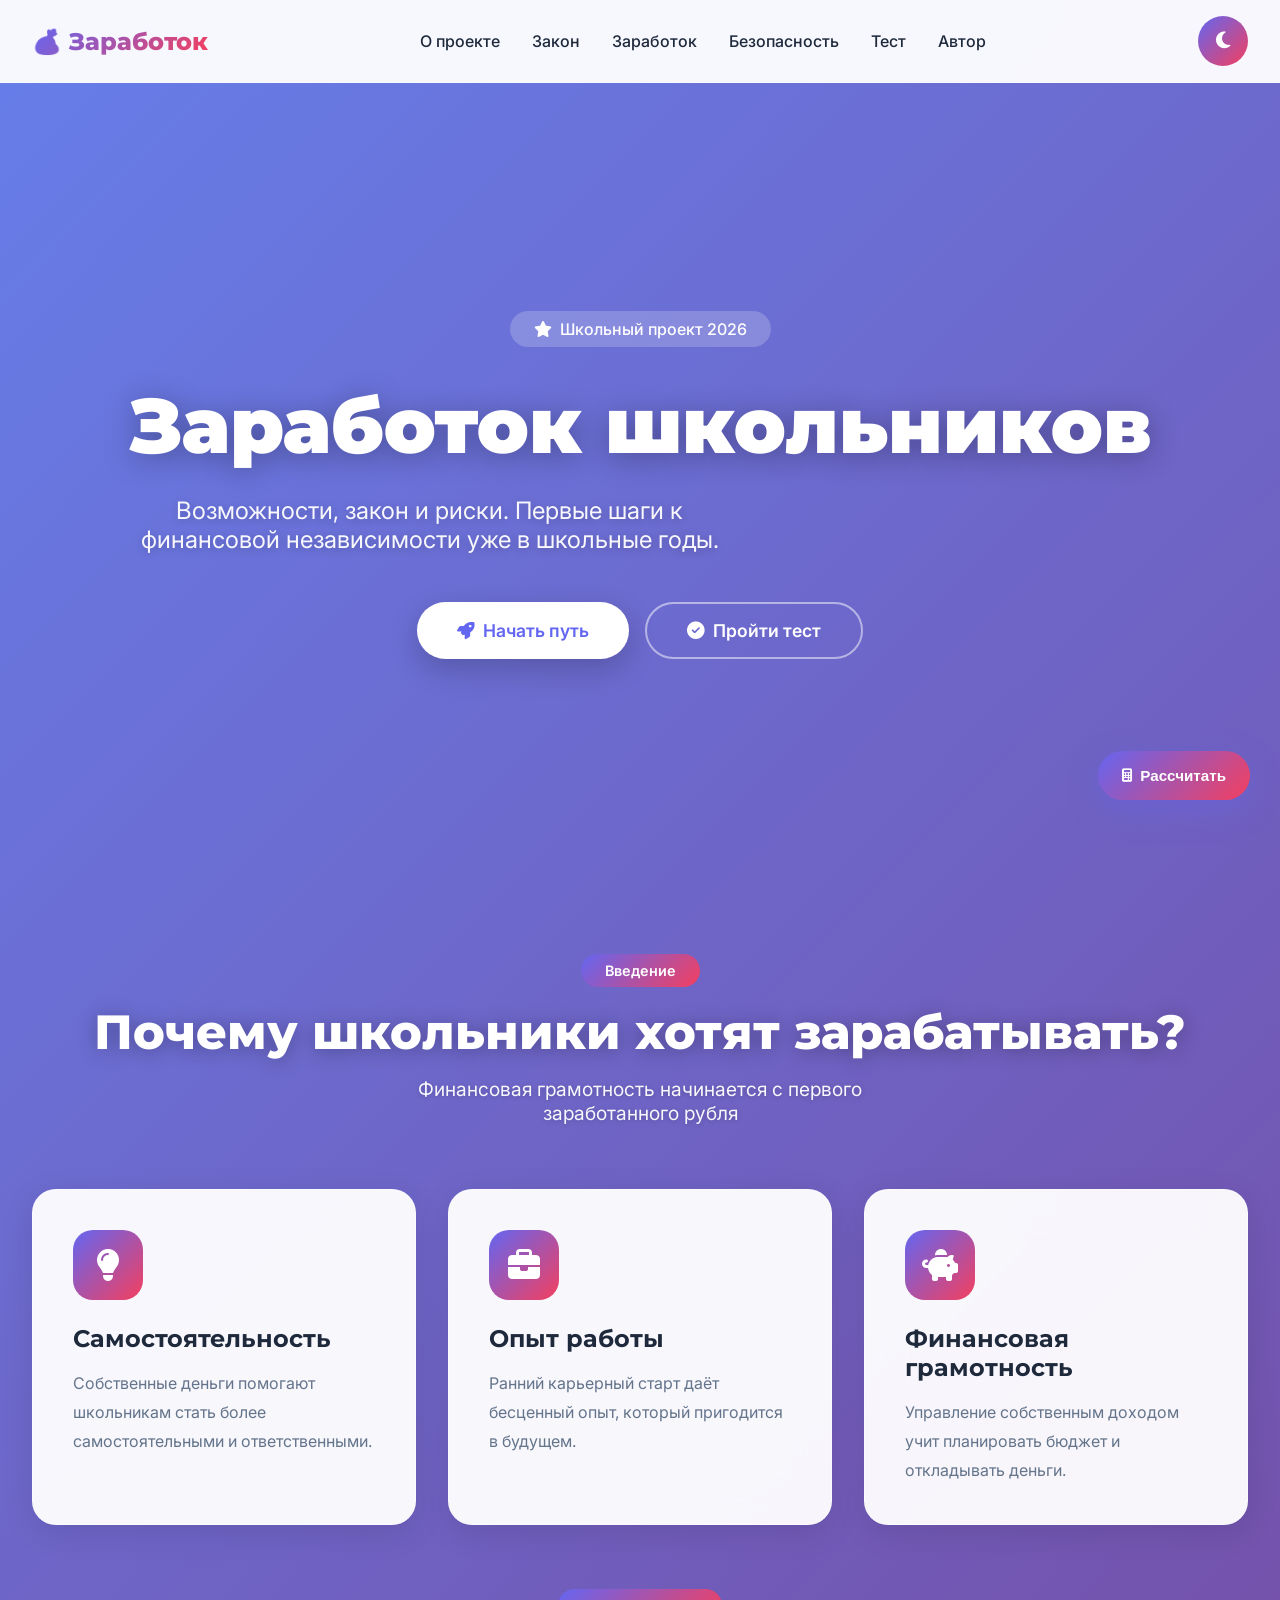
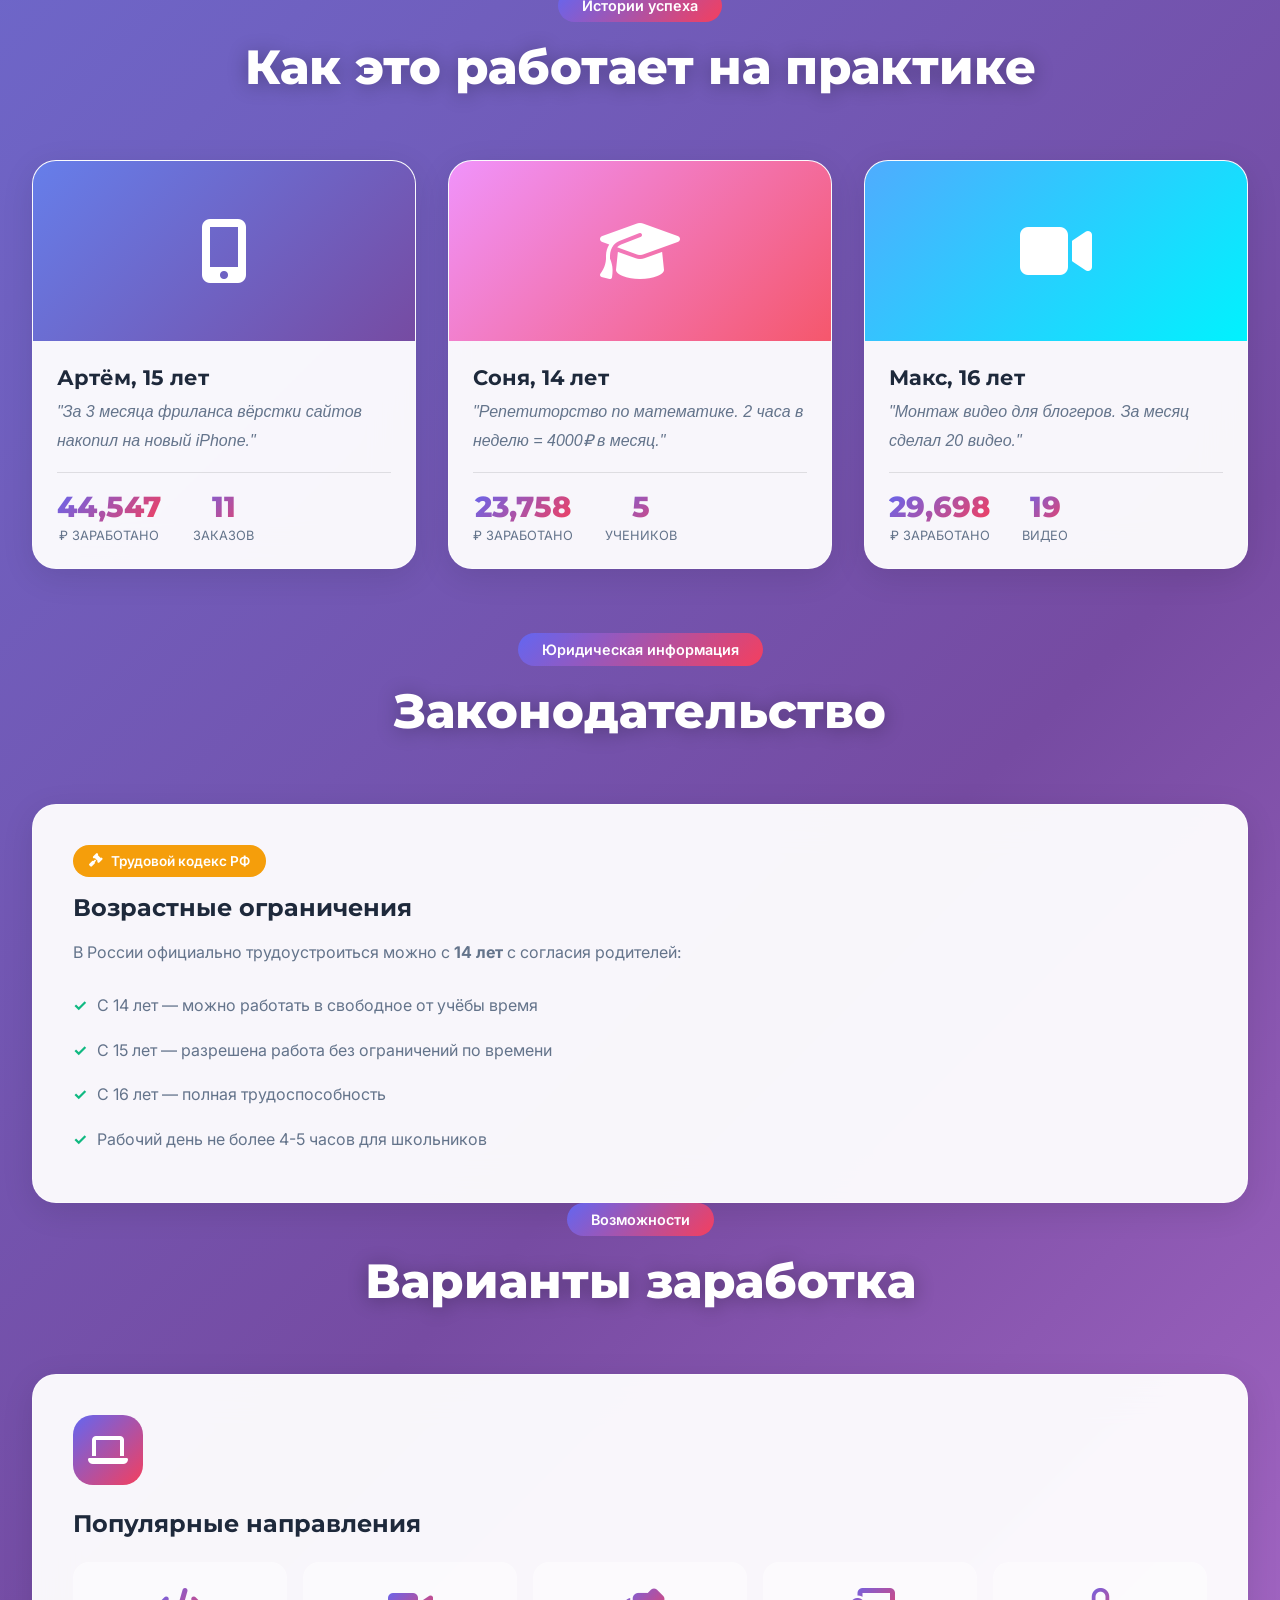
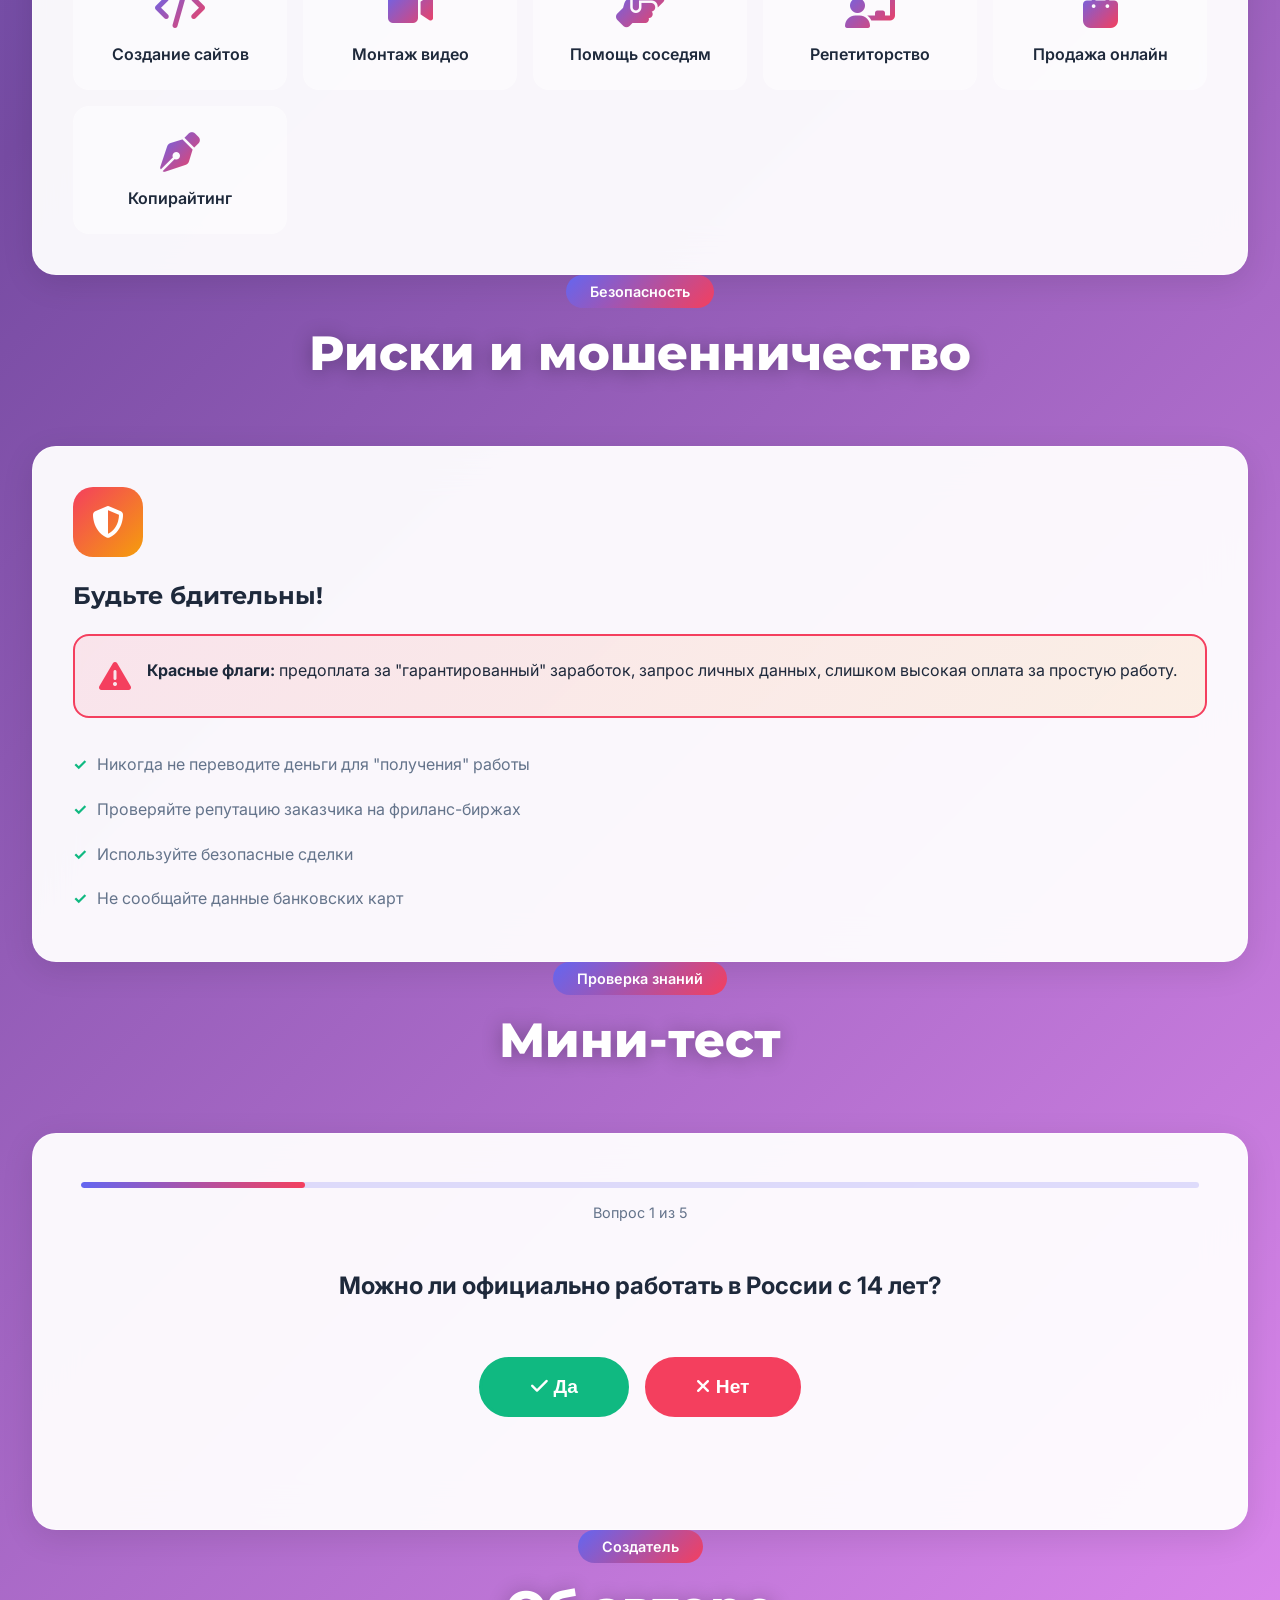
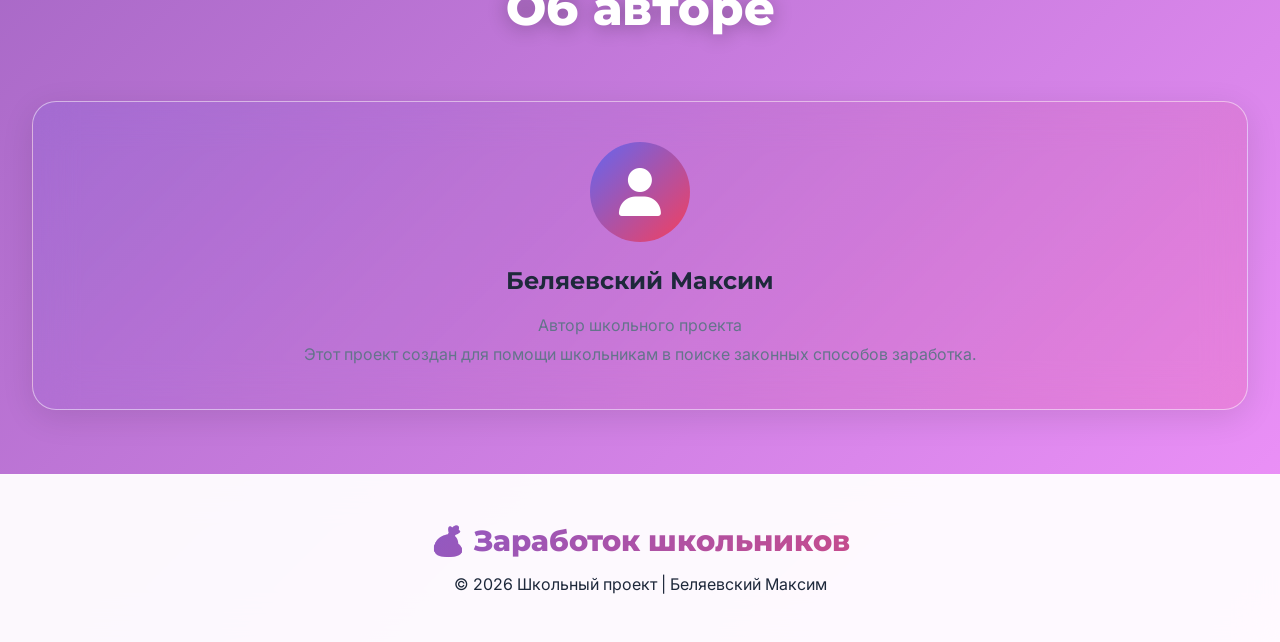
==== commit cfb8e76b: "Update index.html" ====
--- a/index.html
+++ b/index.html
@@ -6,7 +6,7 @@
   <title>Заработок школьников | Возможности и карьера</title>
   <link href="https://fonts.googleapis.com/css2?family=Inter:wght@400;500;600;700;800&family=Montserrat:wght@700;800;900&display=swap" rel="stylesheet">
   <link rel="stylesheet" href="https://cdnjs.cloudflare.com/ajax/libs/font-awesome/6.4.0/css/all.min.css">
-  <link rel="stylesheet" href="style.css?v=20">
+  <link rel="stylesheet" href="style.css?v=24">
   <base target="_blank">
 <base target="_blank">
 </head>
--- a/style.css
+++ b/style.css
@@ -1,3 +1,8 @@
+/* ==========================================
+   ЗАРАБОТОК ШКОЛЬНИКОВ - Improved CSS
+   Fixes: 1, 2, 4, 5, 6, 7, 11
+   ========================================== */
+
 :root {
   --primary: #6366f1;
   --primary-dark: #4f46e5;
@@ -10,7 +15,23 @@
   --text-dark: #1e293b;
   --text-light: #64748b;
   --white: #ffffff;
-  --glass: rgba(255, 255, 255, 0.9);
+  --glass: rgba(255, 255, 255, 0.95);
+}
+
+/* Prefers reduced motion */
+@media (prefers-reduced-motion: reduce) {
+  *,
+  *::before,
+  *::after {
+    animation-duration: 0.01ms !important;
+    animation-iteration-count: 1 !important;
+    transition-duration: 0.01ms !important;
+    scroll-behavior: auto !important;
+  }
+
+  .gradient-bg {
+    animation: none !important;
+  }
 }
 
 * {
@@ -26,21 +47,35 @@
 body {
   font-family: 'Inter', sans-serif;
   background: linear-gradient(135deg, #667eea 0%, #764ba2 25%, #f093fb 50%, #f5576c 75%, #4facfe 100%);
-  background-size: 400% 400%;
-  animation: gradientShift 15s ease infinite;
+  background-size: 200% 200%;
+  animation: gradientShift 20s ease infinite;
   min-height: 100vh;
   color: var(--text-dark);
   overflow-x: hidden;
   padding-top: 80px;
 }
 
+/* Optimized gradient animation - smaller background-size */
 @keyframes gradientShift {
   0% { background-position: 0% 50%; }
   50% { background-position: 100% 50%; }
   100% { background-position: 0% 50%; }
 }
 
-/* Progress Bar */
+/* Screen reader only */
+.sr-only {
+  position: absolute;
+  width: 1px;
+  height: 1px;
+  padding: 0;
+  margin: -1px;
+  overflow: hidden;
+  clip: rect(0, 0, 0, 0);
+  white-space: nowrap;
+  border: 0;
+}
+
+/* Progress Bar with will-change */
 .progress-bar {
   position: fixed;
   top: 0;
@@ -50,6 +85,7 @@
   z-index: 10000;
   width: 0%;
   transition: width 0.1s ease;
+  will-change: width;
 }
 
 /* Calculator Floating Button */
@@ -76,8 +112,44 @@
   transform: translateY(-5px) scale(1.05);
 }
 
+.calc-floating-btn:focus-visible {
+  outline: 3px solid white;
+  outline-offset: 3px;
+}
+
 .calc-floating-text {
   font-size: 0.95rem;
+}
+
+/* Quick buttons for calculator */
+.calc-quick-buttons {
+  display: flex;
+  gap: 0.5rem;
+  margin-top: 0.5rem;
+  flex-wrap: wrap;
+}
+
+.calc-quick-btn {
+  background: rgba(99, 102, 241, 0.1);
+  border: 2px solid rgba(99, 102, 241, 0.3);
+  border-radius: 8px;
+  padding: 0.4rem 0.8rem;
+  font-size: 0.85rem;
+  font-weight: 600;
+  color: var(--primary);
+  cursor: pointer;
+  transition: all 0.2s ease;
+}
+
+.calc-quick-btn:hover {
+  background: var(--primary);
+  color: white;
+  transform: translateY(-2px);
+}
+
+.calc-quick-btn.active {
+  background: var(--primary);
+  color: white;
 }
 
 /* Modal */
@@ -136,12 +208,20 @@
   color: var(--accent);
   font-size: 1.2rem;
   transition: all 0.3s ease;
+  display: flex;
+  align-items: center;
+  justify-content: center;
 }
 
 .modal-close:hover {
   background: var(--accent);
   color: white;
   transform: rotate(90deg);
+}
+
+.modal-close:focus-visible {
+  outline: 3px solid var(--accent);
+  outline-offset: 2px;
 }
 
 .modal-title {
@@ -179,6 +259,11 @@
   font-size: 1rem;
   background: white;
   cursor: pointer;
+}
+
+.calc-group select:focus {
+  outline: 3px solid var(--primary);
+  outline-offset: 2px;
 }
 
 .calc-slider {
@@ -200,6 +285,10 @@
   box-shadow: 0 4px 10px rgba(99, 102, 241, 0.4);
 }
 
+.calc-slider:focus::-webkit-slider-thumb {
+  box-shadow: 0 0 0 4px rgba(99, 102, 241, 0.3);
+}
+
 .calc-range-labels {
   display: flex;
   justify-content: space-between;
@@ -228,6 +317,11 @@
 .calc-btn:hover {
   transform: translateY(-2px);
   box-shadow: 0 10px 30px rgba(99, 102, 241, 0.4);
+}
+
+.calc-btn:focus-visible {
+  outline: 3px solid var(--primary);
+  outline-offset: 3px;
 }
 
 .calc-result {
@@ -303,6 +397,9 @@
   visibility: hidden;
   transform: translateY(20px);
   transition: all 0.3s ease;
+  display: flex;
+  align-items: center;
+  justify-content: center;
 }
 
 .back-to-top.visible {
@@ -313,6 +410,11 @@
 
 .back-to-top:hover {
   transform: translateY(-5px) scale(1.1);
+}
+
+.back-to-top:focus-visible {
+  outline: 3px solid white;
+  outline-offset: 3px;
 }
 
 /* Navigation */
@@ -359,6 +461,127 @@
   color: var(--primary);
 }
 
+.nav-links a:focus-visible {
+  outline: 3px solid var(--primary);
+  outline-offset: 4px;
+  border-radius: 4px;
+}
+
+/* Mobile Menu Toggle */
+.mobile-menu-toggle {
+  display: none;
+  background: none;
+  border: none;
+  font-size: 1.5rem;
+  color: var(--text-dark);
+  cursor: pointer;
+  padding: 0.5rem;
+  border-radius: 8px;
+  transition: all 0.3s ease;
+}
+
+.mobile-menu-toggle:hover {
+  background: rgba(99, 102, 241, 0.1);
+}
+
+.mobile-menu-toggle:focus-visible {
+  outline: 3px solid var(--primary);
+  outline-offset: 2px;
+}
+
+/* Mobile Menu Overlay */
+.mobile-menu-overlay {
+  position: fixed;
+  top: 0;
+  left: 0;
+  right: 0;
+  bottom: 0;
+  background: rgba(0, 0, 0, 0.5);
+  backdrop-filter: blur(5px);
+  z-index: 2001;
+  opacity: 0;
+  visibility: hidden;
+  transition: all 0.3s ease;
+}
+
+.mobile-menu-overlay.active {
+  opacity: 1;
+  visibility: visible;
+}
+
+.mobile-menu {
+  position: absolute;
+  top: 0;
+  right: 0;
+  width: 80%;
+  max-width: 300px;
+  height: 100%;
+  background: var(--glass);
+  backdrop-filter: blur(20px);
+  padding: 2rem;
+  transform: translateX(100%);
+  transition: transform 0.3s ease;
+  overflow-y: auto;
+}
+
+.mobile-menu-overlay.active .mobile-menu {
+  transform: translateX(0);
+}
+
+.mobile-menu-close {
+  position: absolute;
+  top: 1rem;
+  right: 1rem;
+  background: none;
+  border: none;
+  font-size: 1.5rem;
+  color: var(--text-dark);
+  cursor: pointer;
+  width: 40px;
+  height: 40px;
+  border-radius: 50%;
+  display: flex;
+  align-items: center;
+  justify-content: center;
+  transition: all 0.3s ease;
+}
+
+.mobile-menu-close:hover {
+  background: rgba(244, 63, 94, 0.1);
+  color: var(--accent);
+}
+
+.mobile-nav-links {
+  list-style: none;
+  margin-top: 3rem;
+}
+
+.mobile-nav-links li {
+  margin-bottom: 0.5rem;
+}
+
+.mobile-nav-links a {
+  display: flex;
+  align-items: center;
+  gap: 1rem;
+  padding: 1rem;
+  text-decoration: none;
+  color: var(--text-dark);
+  font-weight: 600;
+  border-radius: 12px;
+  transition: all 0.3s ease;
+}
+
+.mobile-nav-links a:hover {
+  background: rgba(99, 102, 241, 0.1);
+  color: var(--primary);
+}
+
+.mobile-nav-links a:focus-visible {
+  outline: 3px solid var(--primary);
+  outline-offset: 2px;
+}
+
 .theme-toggle {
   background: linear-gradient(135deg, var(--primary) 0%, var(--accent) 100%);
   border: none;
@@ -378,6 +601,11 @@
   transform: scale(1.1) rotate(15deg);
 }
 
+.theme-toggle:focus-visible {
+  outline: 3px solid white;
+  outline-offset: 3px;
+}
+
 /* Hero */
 header {
   min-height: 90vh;
@@ -413,8 +641,10 @@
 
 .hero-subtitle {
   font-size: 1.5rem;
-  color: rgba(255, 255, 255, 0.9);
+  color: rgba(255, 255, 255, 0.95);
   margin-bottom: 3rem;
+  text-shadow: 0 2px 10px rgba(0, 0, 0, 0.2);
+  max-width: 600px;
 }
 
 .hero-buttons {
@@ -438,6 +668,11 @@
   cursor: pointer;
 }
 
+.btn:focus-visible {
+  outline: 3px solid white;
+  outline-offset: 3px;
+}
+
 .btn-primary {
   background: white;
   color: var(--primary);
@@ -466,7 +701,7 @@
   padding: 4rem 2rem;
 }
 
-/* Section Headers */
+/* Section Headers - Improved contrast */
 .section-header {
   text-align: center;
   margin-bottom: 4rem;
@@ -489,14 +724,18 @@
   font-weight: 800;
   color: white;
   margin-bottom: 1rem;
+  text-shadow: 0 2px 20px rgba(0, 0, 0, 0.3);
 }
 
 .section-subtitle {
-  color: rgba(255, 255, 255, 0.8);
+  color: rgba(255, 255, 255, 0.95);
   font-size: 1.2rem;
-}
-
-/* Cards */
+  text-shadow: 0 1px 5px rgba(0, 0, 0, 0.2);
+  max-width: 500px;
+  margin: 0 auto;
+}
+
+/* Cards with will-change */
 .cards-grid {
   display: grid;
   grid-template-columns: repeat(auto-fit, minmax(350px, 1fr));
@@ -512,6 +751,7 @@
   padding: 2.5rem;
   box-shadow: 0 8px 32px rgba(0, 0, 0, 0.1);
   transition: all 0.4s ease;
+  will-change: transform;
 }
 
 .card:hover {
@@ -751,6 +991,11 @@
   min-width: 150px;
 }
 
+.test-btn:focus-visible {
+  outline: 3px solid white;
+  outline-offset: 3px;
+}
+
 .test-btn-yes {
   background: var(--success);
   border-color: var(--success);
@@ -770,6 +1015,10 @@
 
 .test-navigation {
   margin-top: 2rem;
+  display: flex;
+  gap: 1rem;
+  justify-content: center;
+  flex-wrap: wrap;
 }
 
 .test-nav-btn {
@@ -781,11 +1030,29 @@
   font-weight: 600;
   cursor: pointer;
   transition: all 0.3s ease;
+  display: inline-flex;
+  align-items: center;
+  gap: 0.5rem;
 }
 
 .test-nav-btn:hover {
   transform: translateY(-2px);
   box-shadow: 0 10px 30px rgba(99, 102, 241, 0.4);
+}
+
+.test-nav-btn:focus-visible {
+  outline: 3px solid var(--primary);
+  outline-offset: 3px;
+}
+
+.test-nav-btn-prev {
+  background: transparent;
+  border: 2px solid var(--text-light);
+  color: var(--text-light);
+}
+
+.test-nav-btn-prev:hover {
+  background: rgba(0, 0, 0, 0.05);
 }
 
 #result {
@@ -805,6 +1072,58 @@
 .result-wrong {
   background: rgba(244, 63, 94, 0.2);
   color: var(--accent);
+}
+
+/* Test Summary */
+.test-summary {
+  margin-top: 2rem;
+  padding: 2rem;
+  background: rgba(255, 255, 255, 0.5);
+  border-radius: 16px;
+}
+
+.test-summary h3 {
+  font-family: 'Montserrat', sans-serif;
+  font-size: 1.5rem;
+  margin-bottom: 1rem;
+}
+
+.test-summary-item {
+  display: flex;
+  align-items: center;
+  justify-content: space-between;
+  padding: 1rem;
+  margin-bottom: 0.5rem;
+  background: white;
+  border-radius: 12px;
+  text-align: left;
+}
+
+.test-summary-item.correct {
+  border-left: 4px solid var(--success);
+}
+
+.test-summary-item.wrong {
+  border-left: 4px solid var(--accent);
+}
+
+.test-summary-icon {
+  font-size: 1.5rem;
+  margin-right: 1rem;
+}
+
+.test-summary-text {
+  flex: 1;
+}
+
+.test-summary-question {
+  font-weight: 600;
+  margin-bottom: 0.25rem;
+}
+
+.test-summary-answer {
+  font-size: 0.9rem;
+  color: var(--text-light);
 }
 
 /* Author */
@@ -845,11 +1164,12 @@
   margin-bottom: 1rem;
 }
 
-/* Scroll Animation */
+/* Scroll Animation with will-change */
 .reveal {
   opacity: 0;
   transform: translateY(50px);
   transition: all 0.8s ease;
+  will-change: transform, opacity;
 }
 
 .reveal.active {
@@ -882,6 +1202,10 @@
     display: none;
   }
 
+  .mobile-menu-toggle {
+    display: block;
+  }
+
   .cards-grid {
     grid-template-columns: 1fr;
   }
@@ -899,4 +1223,51 @@
     bottom: 90px;
     padding: 0.8rem;
   }
-}
+
+  .test-container {
+    padding: 1.5rem;
+  }
+
+  .test-question {
+    font-size: 1.2rem;
+  }
+
+  .test-btn {
+    padding: 0.8rem 2rem;
+    min-width: 120px;
+  }
+
+  .story-stats {
+    flex-direction: column;
+    gap: 1rem;
+  }
+
+  .work-grid {
+    grid-template-columns: repeat(2, 1fr);
+  }
+}
+
+@media (max-width: 480px) {
+  .work-grid {
+    grid-template-columns: 1fr;
+  }
+
+  .hero-subtitle {
+    font-size: 1.1rem;
+  }
+
+  .btn {
+    padding: 0.8rem 1.5rem;
+    font-size: 1rem;
+  }
+}
+
+/* Focus visible for accessibility */
+:focus:not(:focus-visible) {
+  outline: none;
+}
+
+:focus-visible {
+  outline: 3px solid var(--primary);
+  outline-offset: 2px;
+}
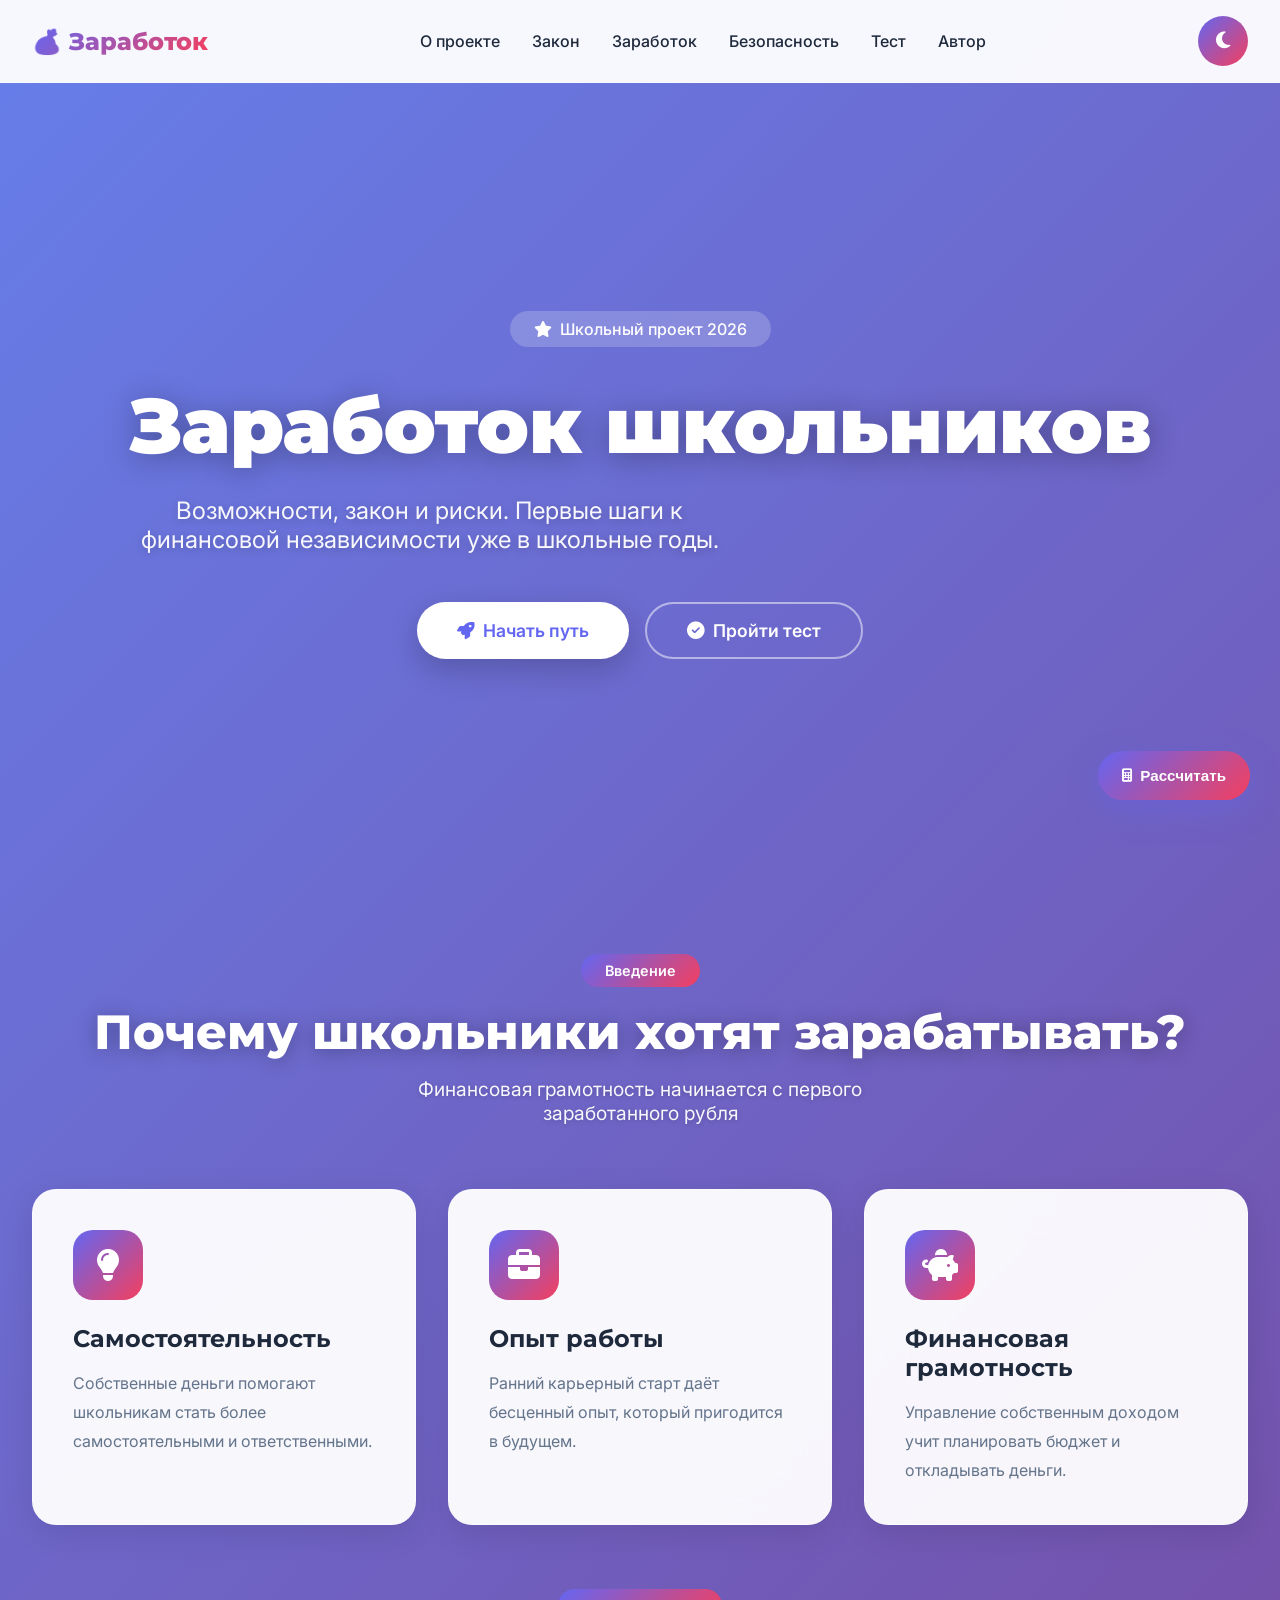
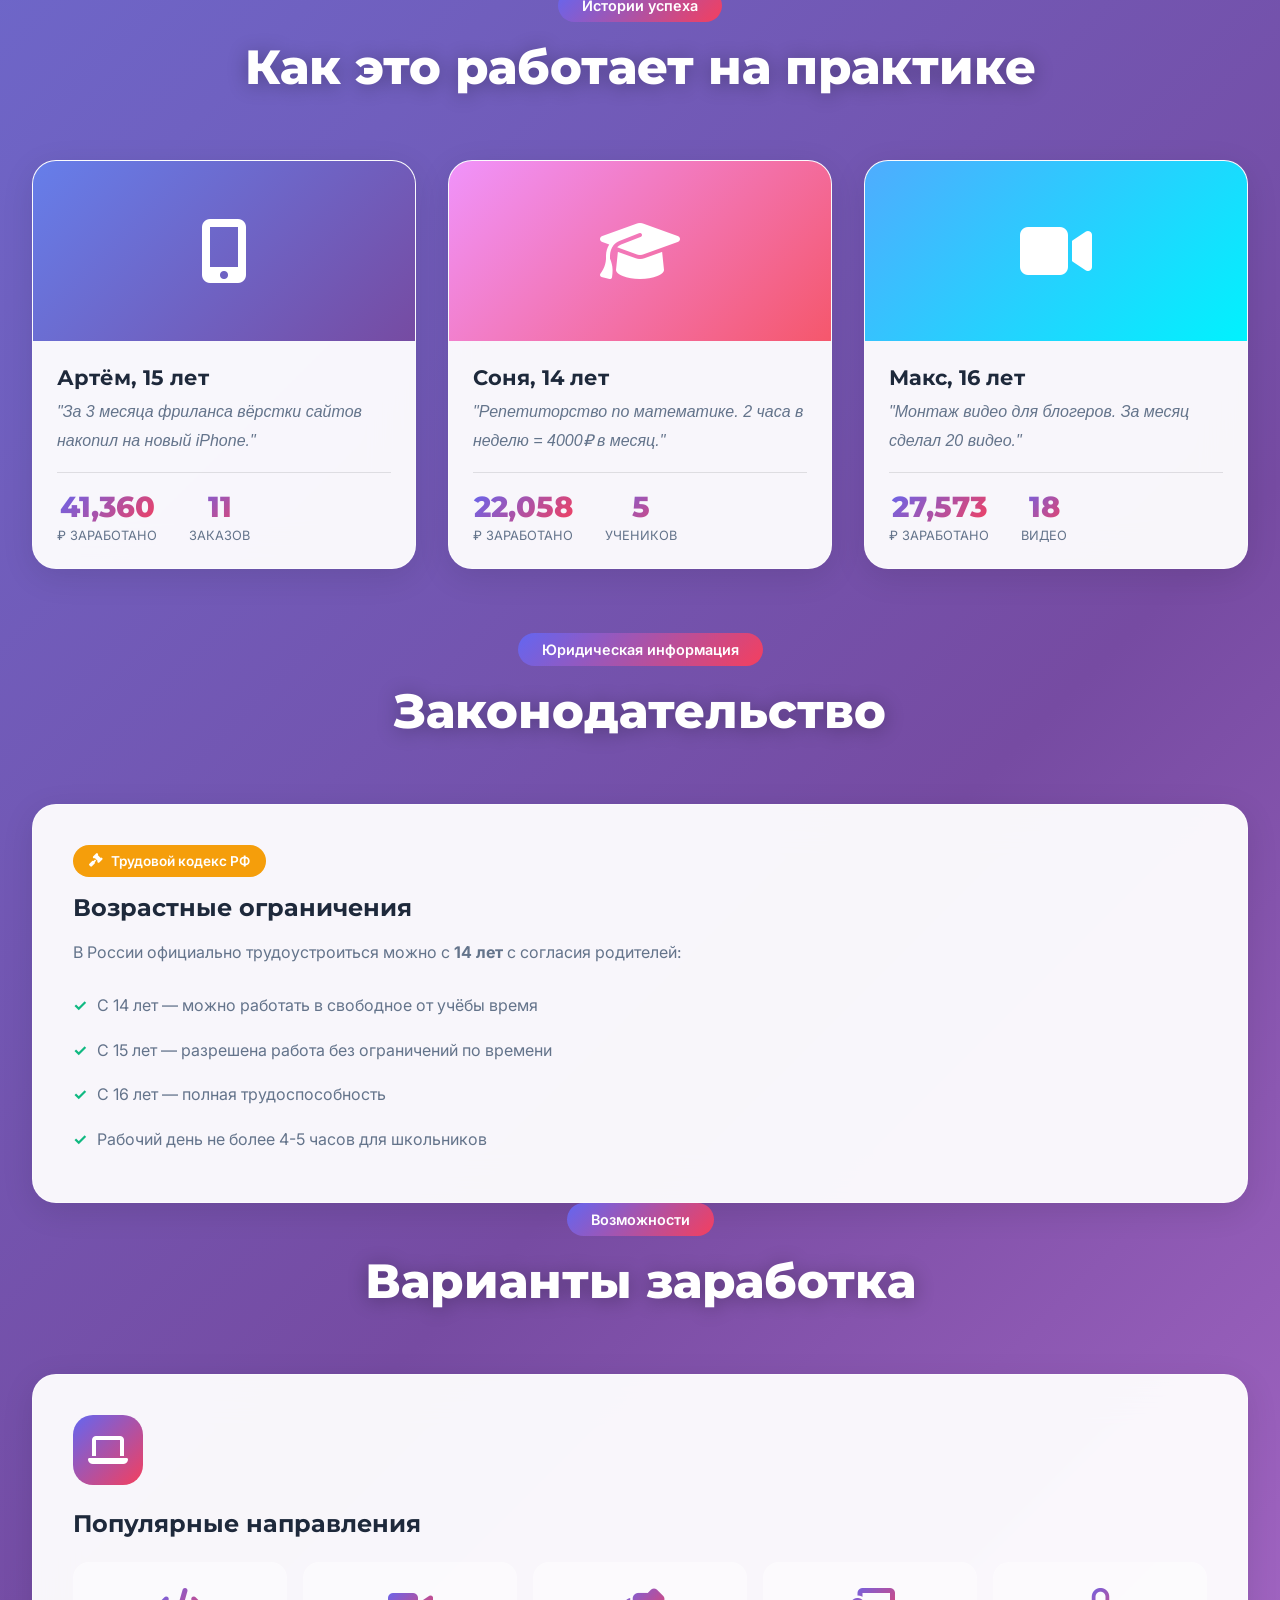
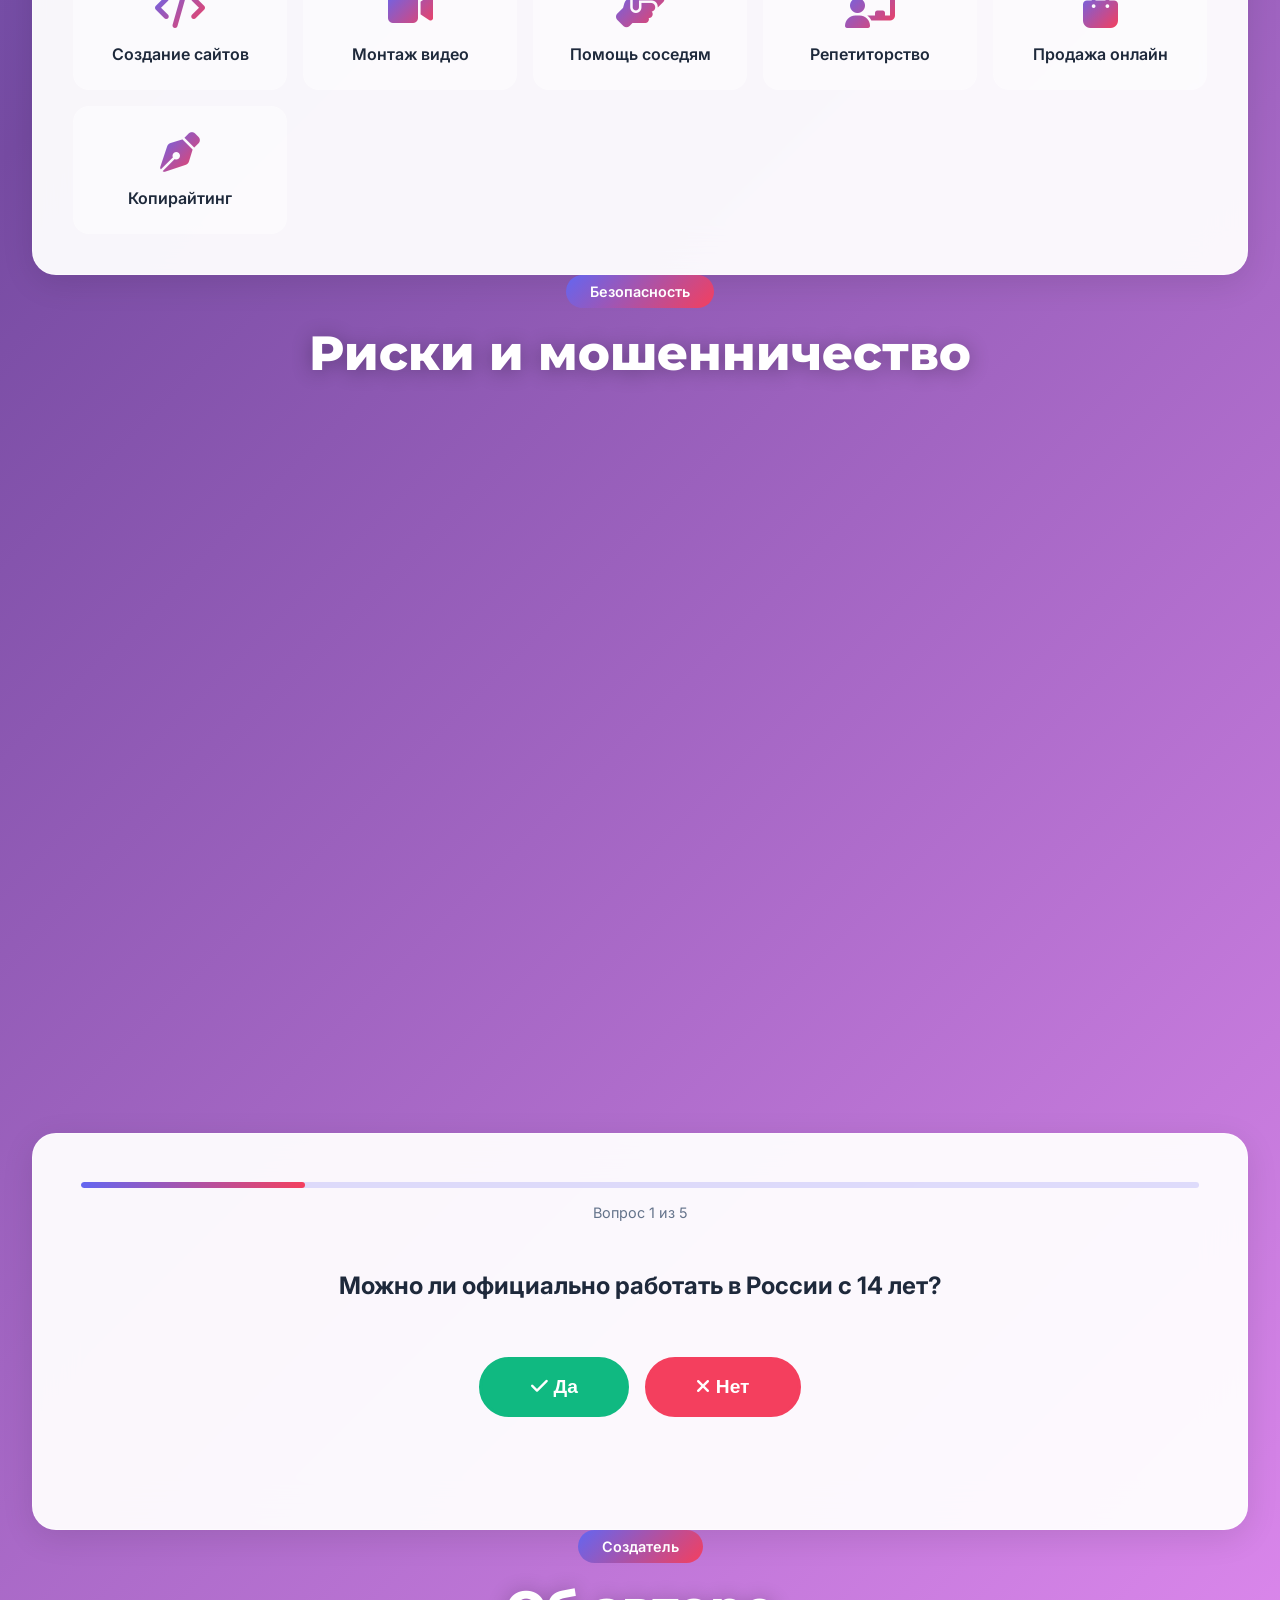
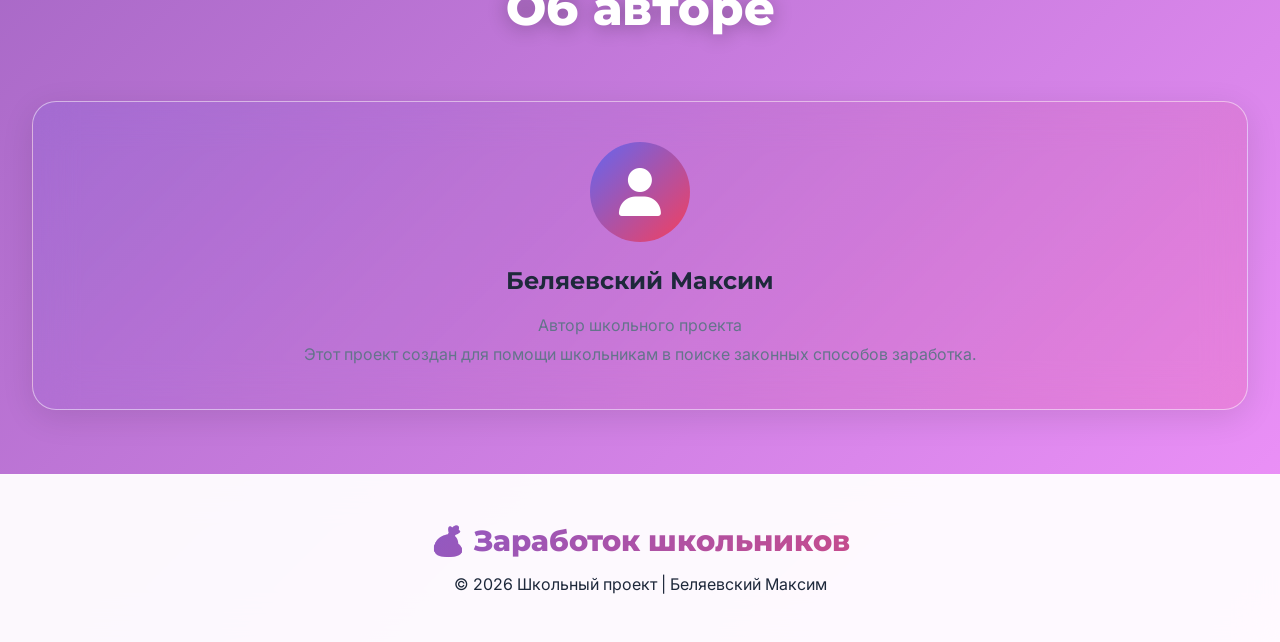
==== commit f5b197f7: "Update index.html" ====
--- a/index.html
+++ b/index.html
@@ -6,7 +6,8 @@
   <title>Заработок школьников | Возможности и карьера</title>
   <link href="https://fonts.googleapis.com/css2?family=Inter:wght@400;500;600;700;800&family=Montserrat:wght@700;800;900&display=swap" rel="stylesheet">
   <link rel="stylesheet" href="https://cdnjs.cloudflare.com/ajax/libs/font-awesome/6.4.0/css/all.min.css">
-  <link rel="stylesheet" href="style.css?v=24">
+  <!-- VERSION 20 - FORCE CACHE REFRESH -->
+  <link rel="stylesheet" href="style.css?v=30">
   <base target="_blank">
 <base target="_blank">
 </head>
@@ -412,7 +413,8 @@
   </div>
 </footer>
 
-<script src="script.js"></script>
+<!-- VERSION 20 - FORCE CACHE REFRESH -->
+<script src="script.js?v=30"></script>
 
 </body>
 </html>
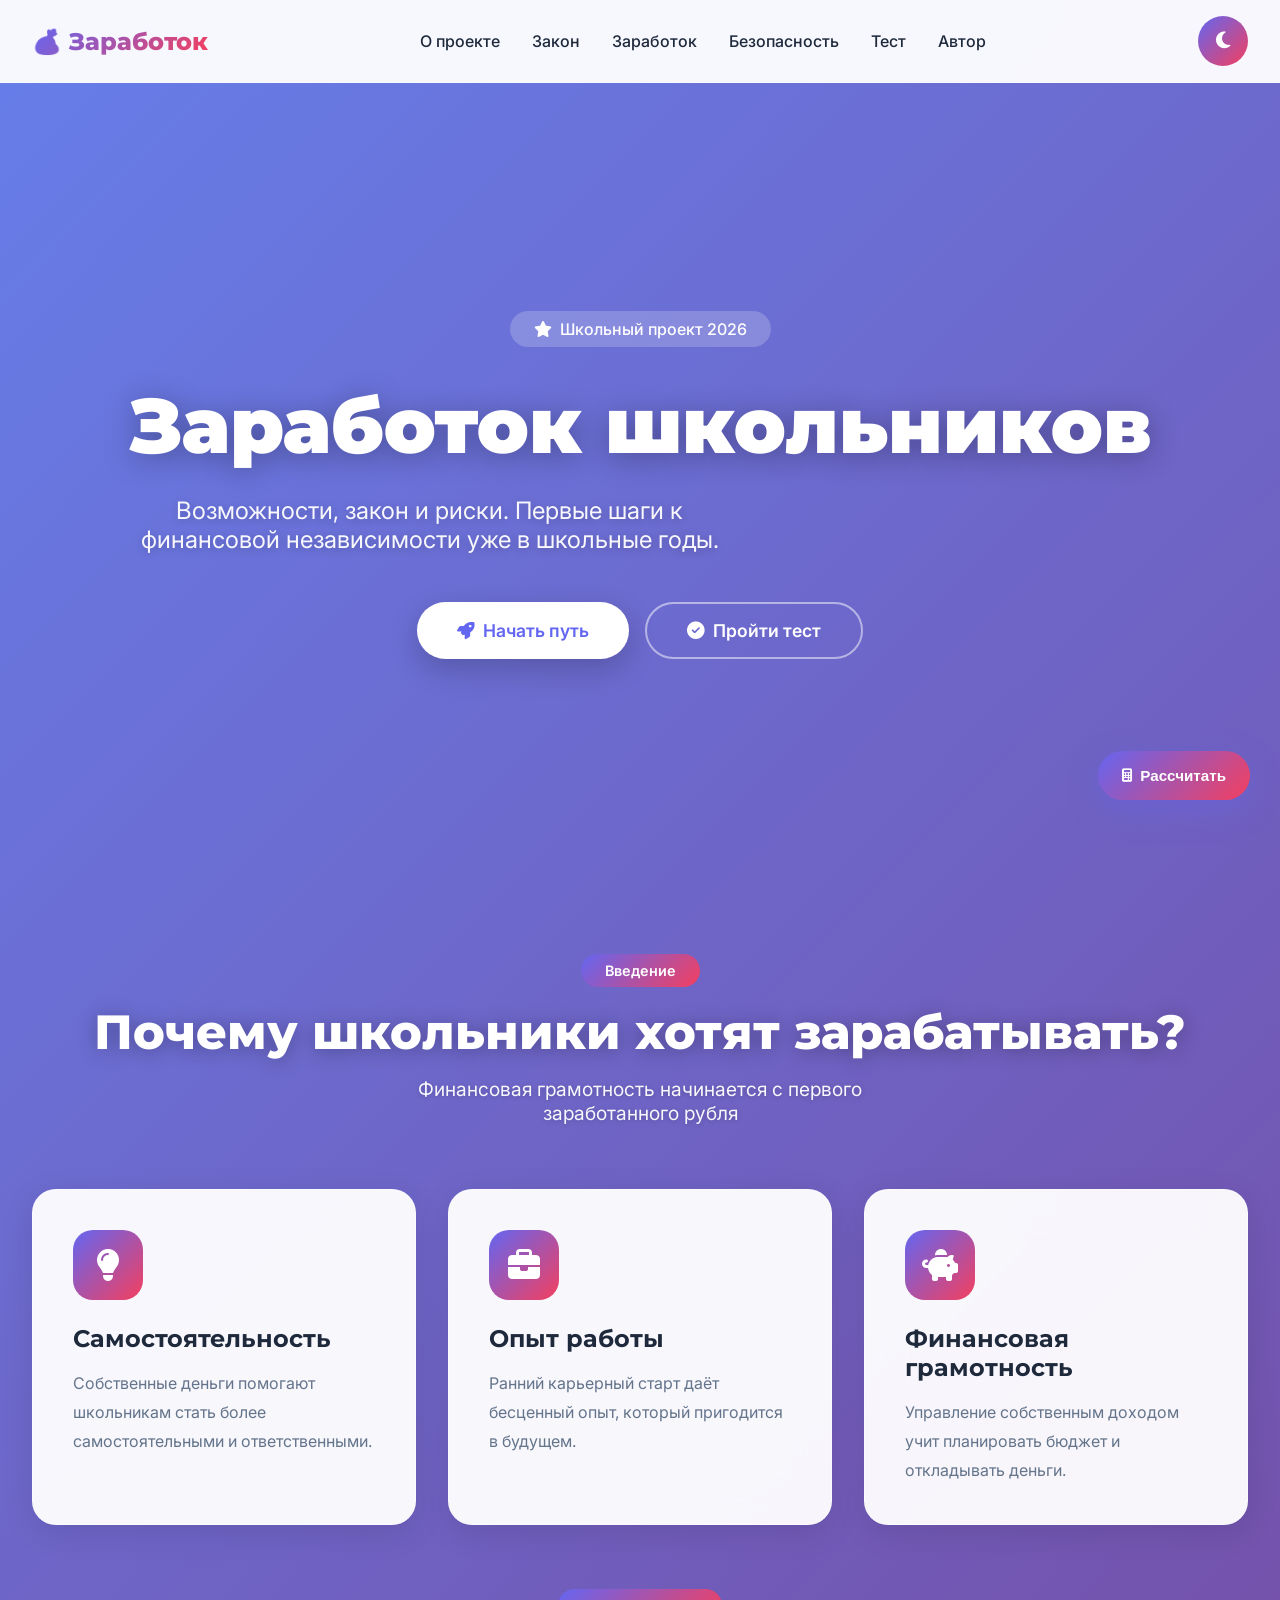
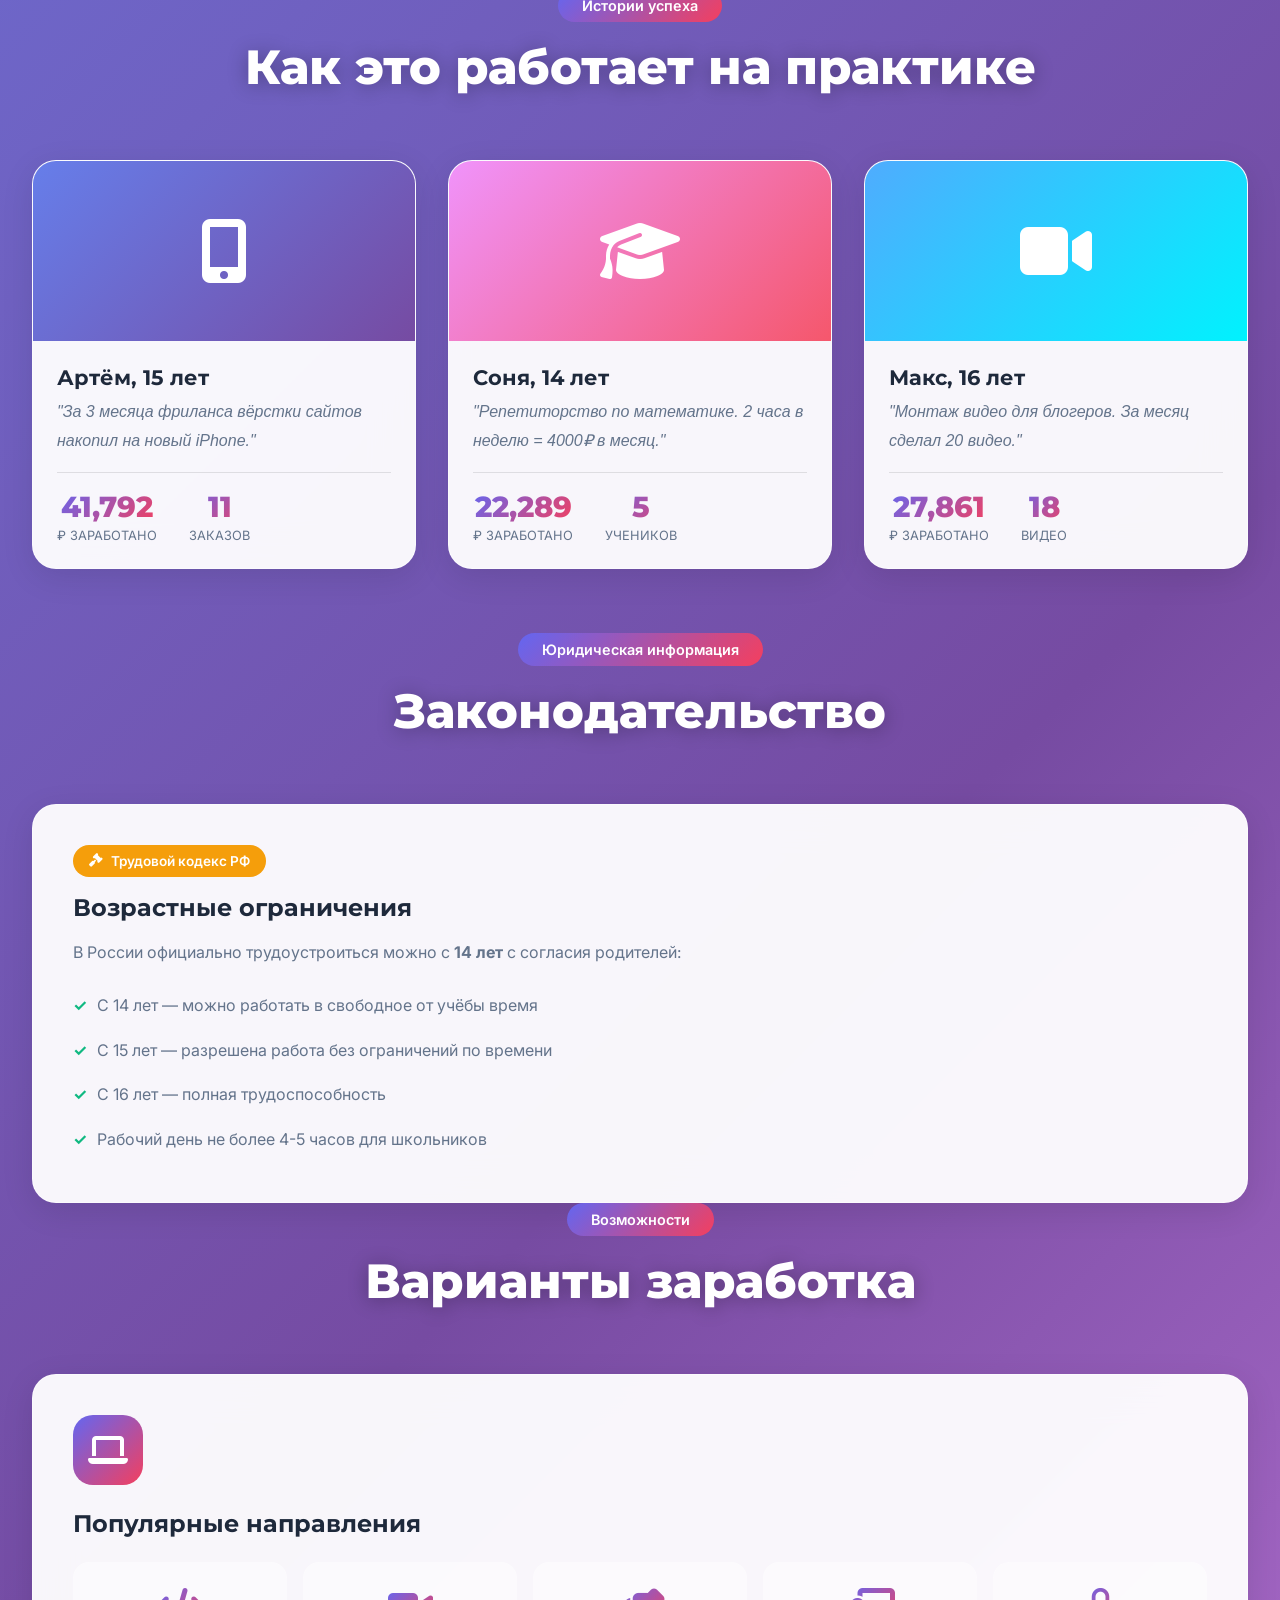
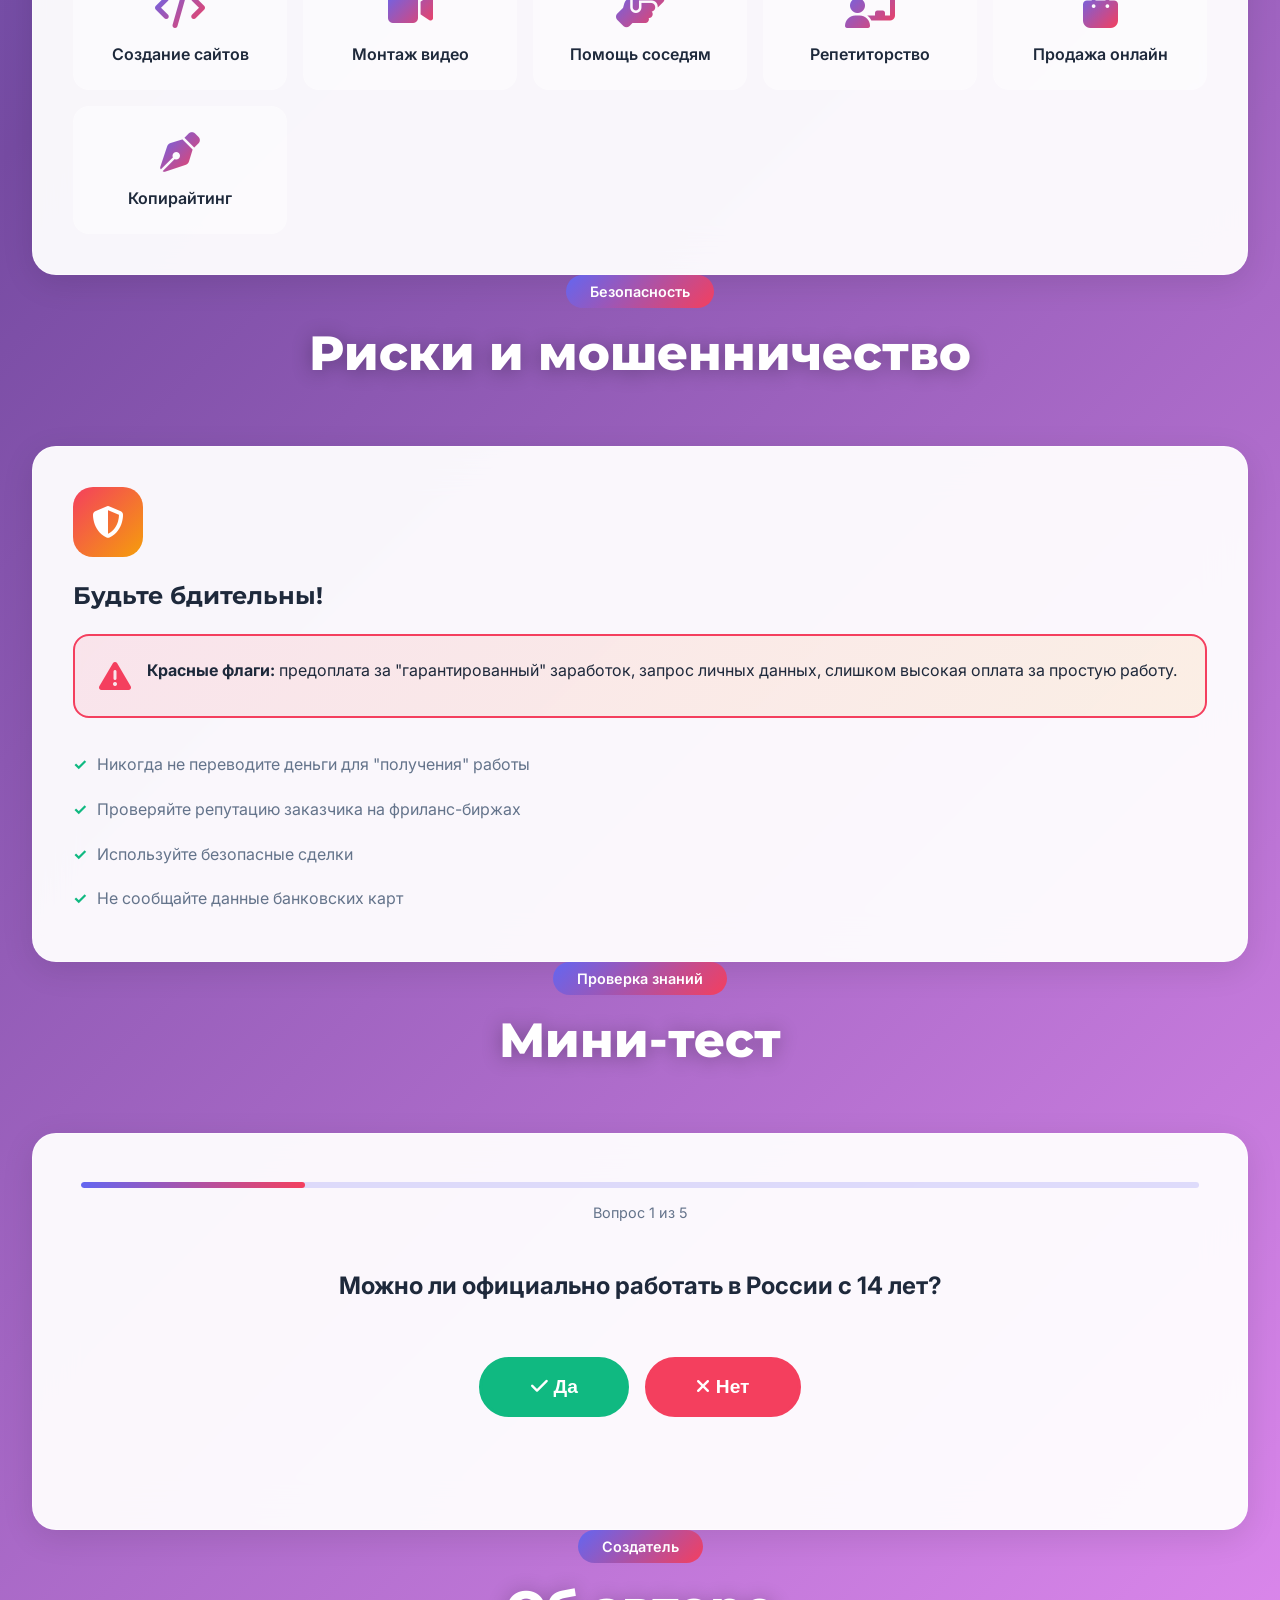
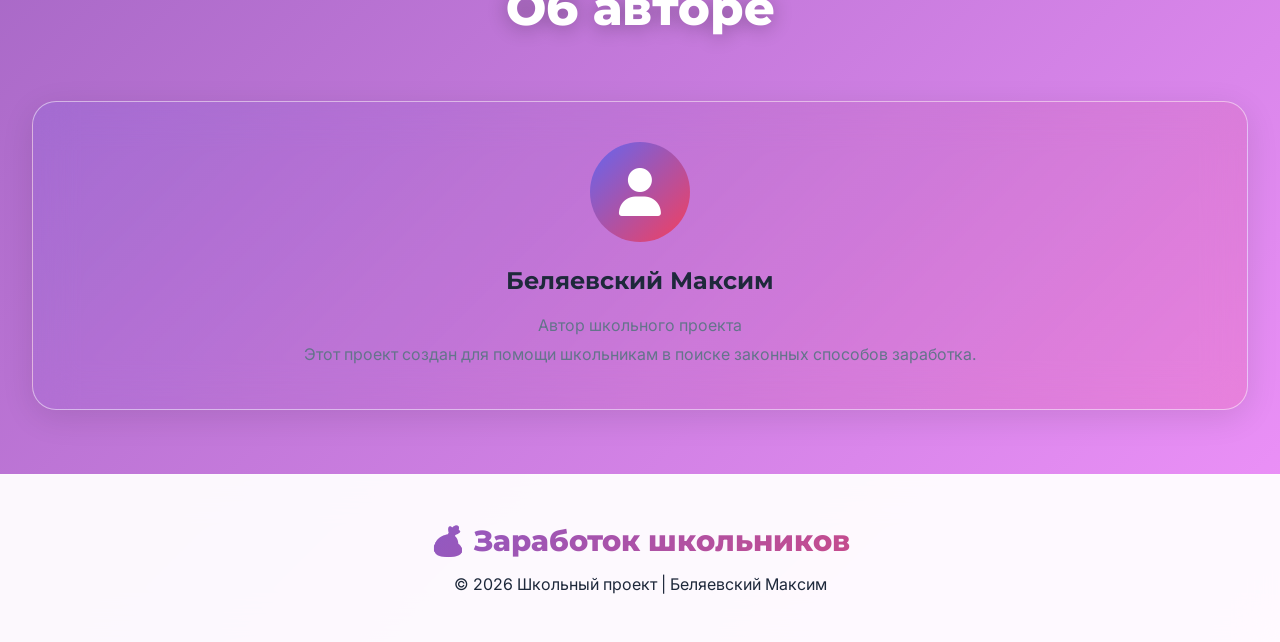
==== commit 7b88555e: "Update index.html" ====
--- a/index.html
+++ b/index.html
@@ -6,10 +6,9 @@
   <title>Заработок школьников | Возможности и карьера</title>
   <link href="https://fonts.googleapis.com/css2?family=Inter:wght@400;500;600;700;800&family=Montserrat:wght@700;800;900&display=swap" rel="stylesheet">
   <link rel="stylesheet" href="https://cdnjs.cloudflare.com/ajax/libs/font-awesome/6.4.0/css/all.min.css">
-  <!-- VERSION 20 - FORCE CACHE REFRESH -->
-  <link rel="stylesheet" href="style.css?v=30">
+  <!-- VERSION 31 - FORCE CACHE REFRESH -->
+  <link rel="stylesheet" href="style.css?v=31">
   <base target="_blank">
-<base target="_blank">
 </head>
 <body>
 
@@ -48,7 +47,7 @@
           <span>20 часов</span>
         </div>
         <p id="hoursHint" class="sr-only">Выберите количество часов от 1 до 20</p>
-
+        
         <!-- Quick select buttons -->
         <div class="calc-quick-buttons">
           <button type="button" class="calc-quick-btn" data-hours="5">5 ч</button>
@@ -99,12 +98,12 @@
 <!-- Navigation -->
 <nav id="navbar" role="navigation" aria-label="Главное меню">
   <div class="nav-logo">💰 Заработок</div>
-
+  
   <!-- Mobile Menu Toggle -->
   <button class="mobile-menu-toggle" id="mobileMenuToggle" aria-label="Открыть меню" aria-expanded="false" aria-controls="mobileMenu">
     <i class="fas fa-bars" aria-hidden="true"></i>
   </button>
-
+  
   <ul class="nav-links" role="menubar">
     <li role="none"><a href="#about" role="menuitem">О проекте</a></li>
     <li role="none"><a href="#law" role="menuitem">Закон</a></li>
@@ -113,7 +112,7 @@
     <li role="none"><a href="#test" role="menuitem">Тест</a></li>
     <li role="none"><a href="#author" role="menuitem">Автор</a></li>
   </ul>
-
+  
   <button class="theme-toggle" id="themeToggle" aria-label="Переключить тему">
     <i class="fas fa-moon" aria-hidden="true"></i>
   </button>
@@ -380,7 +379,7 @@
         Следующий вопрос <i class="fas fa-arrow-right" aria-hidden="true"></i>
       </button>
     </div>
-
+    
     <!-- Test Summary -->
     <div class="test-summary" id="testSummary" style="display: none;">
       <h3>Результаты теста</h3>
@@ -413,8 +412,8 @@
   </div>
 </footer>
 
-<!-- VERSION 20 - FORCE CACHE REFRESH -->
-<script src="script.js?v=30"></script>
+<!-- VERSION 31 - FORCE CACHE REFRESH -->
+<script src="script.js?v=31"></script>
 
 </body>
 </html>
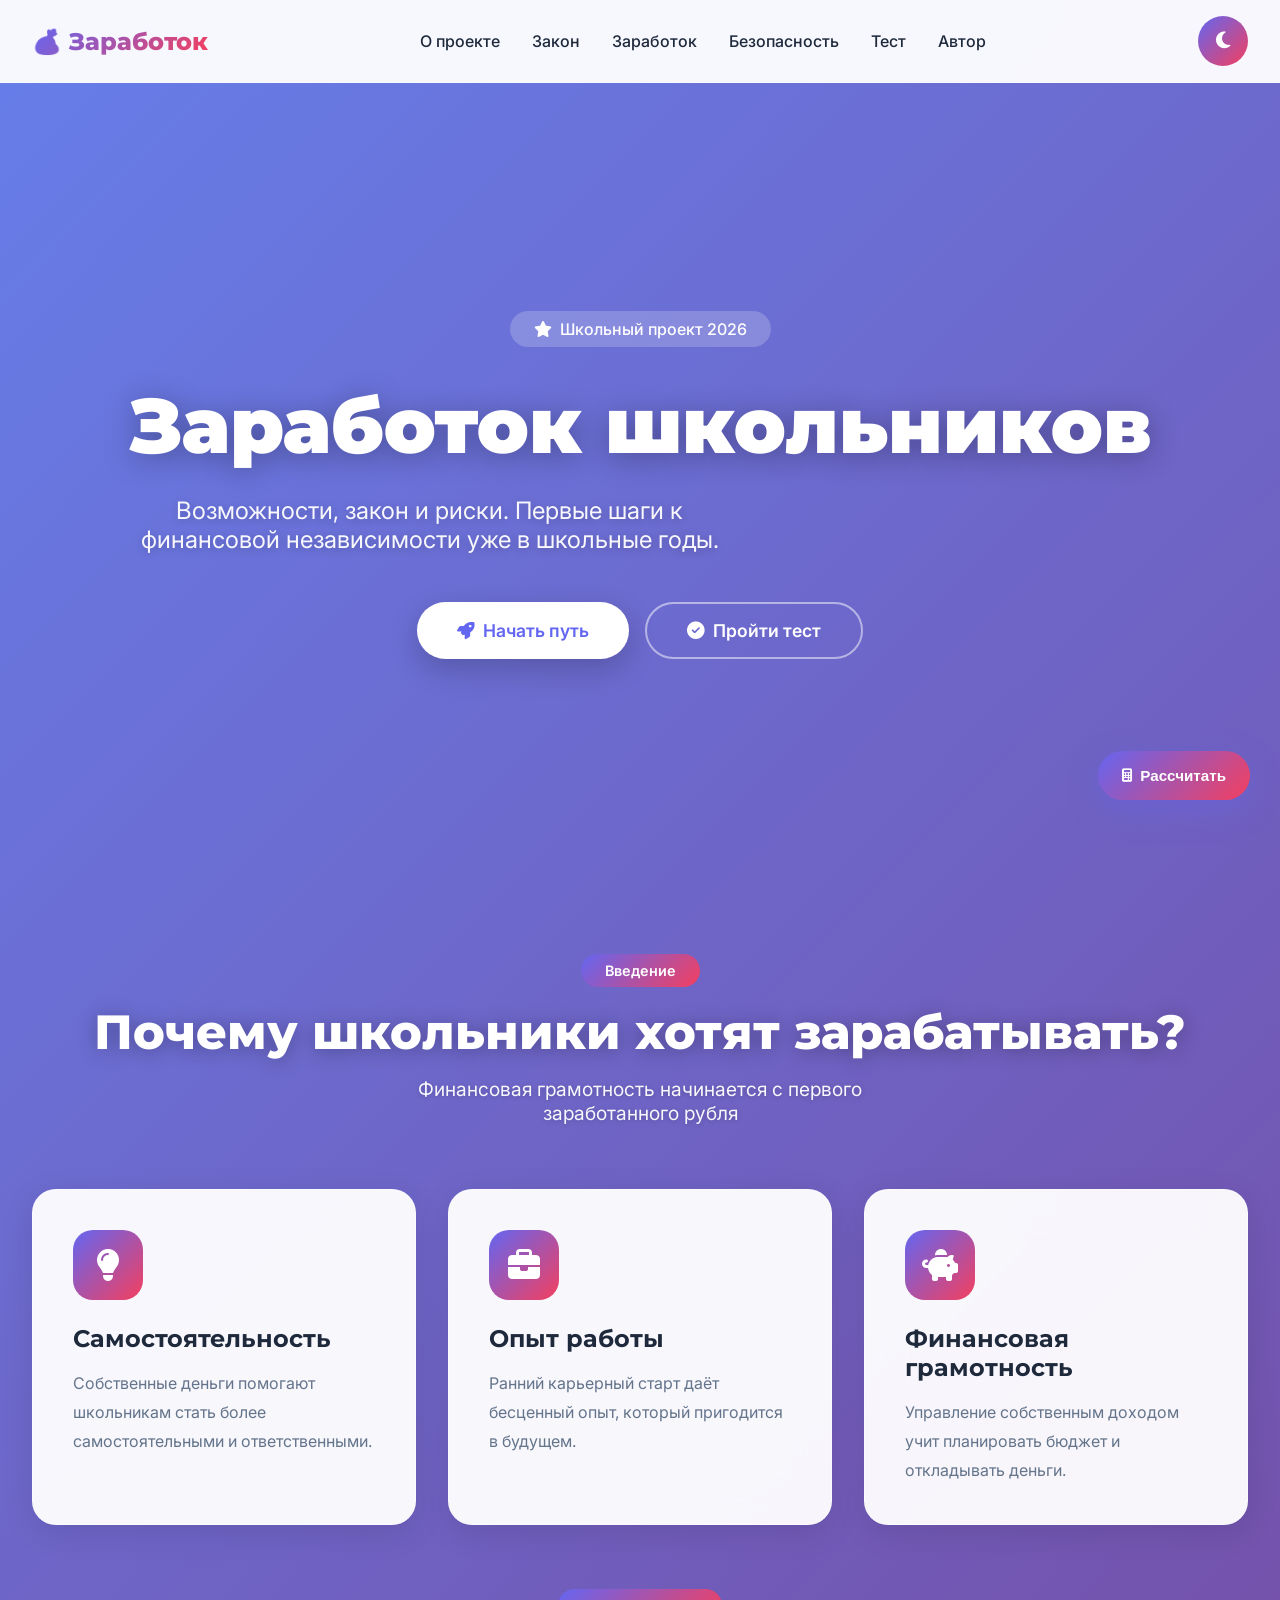
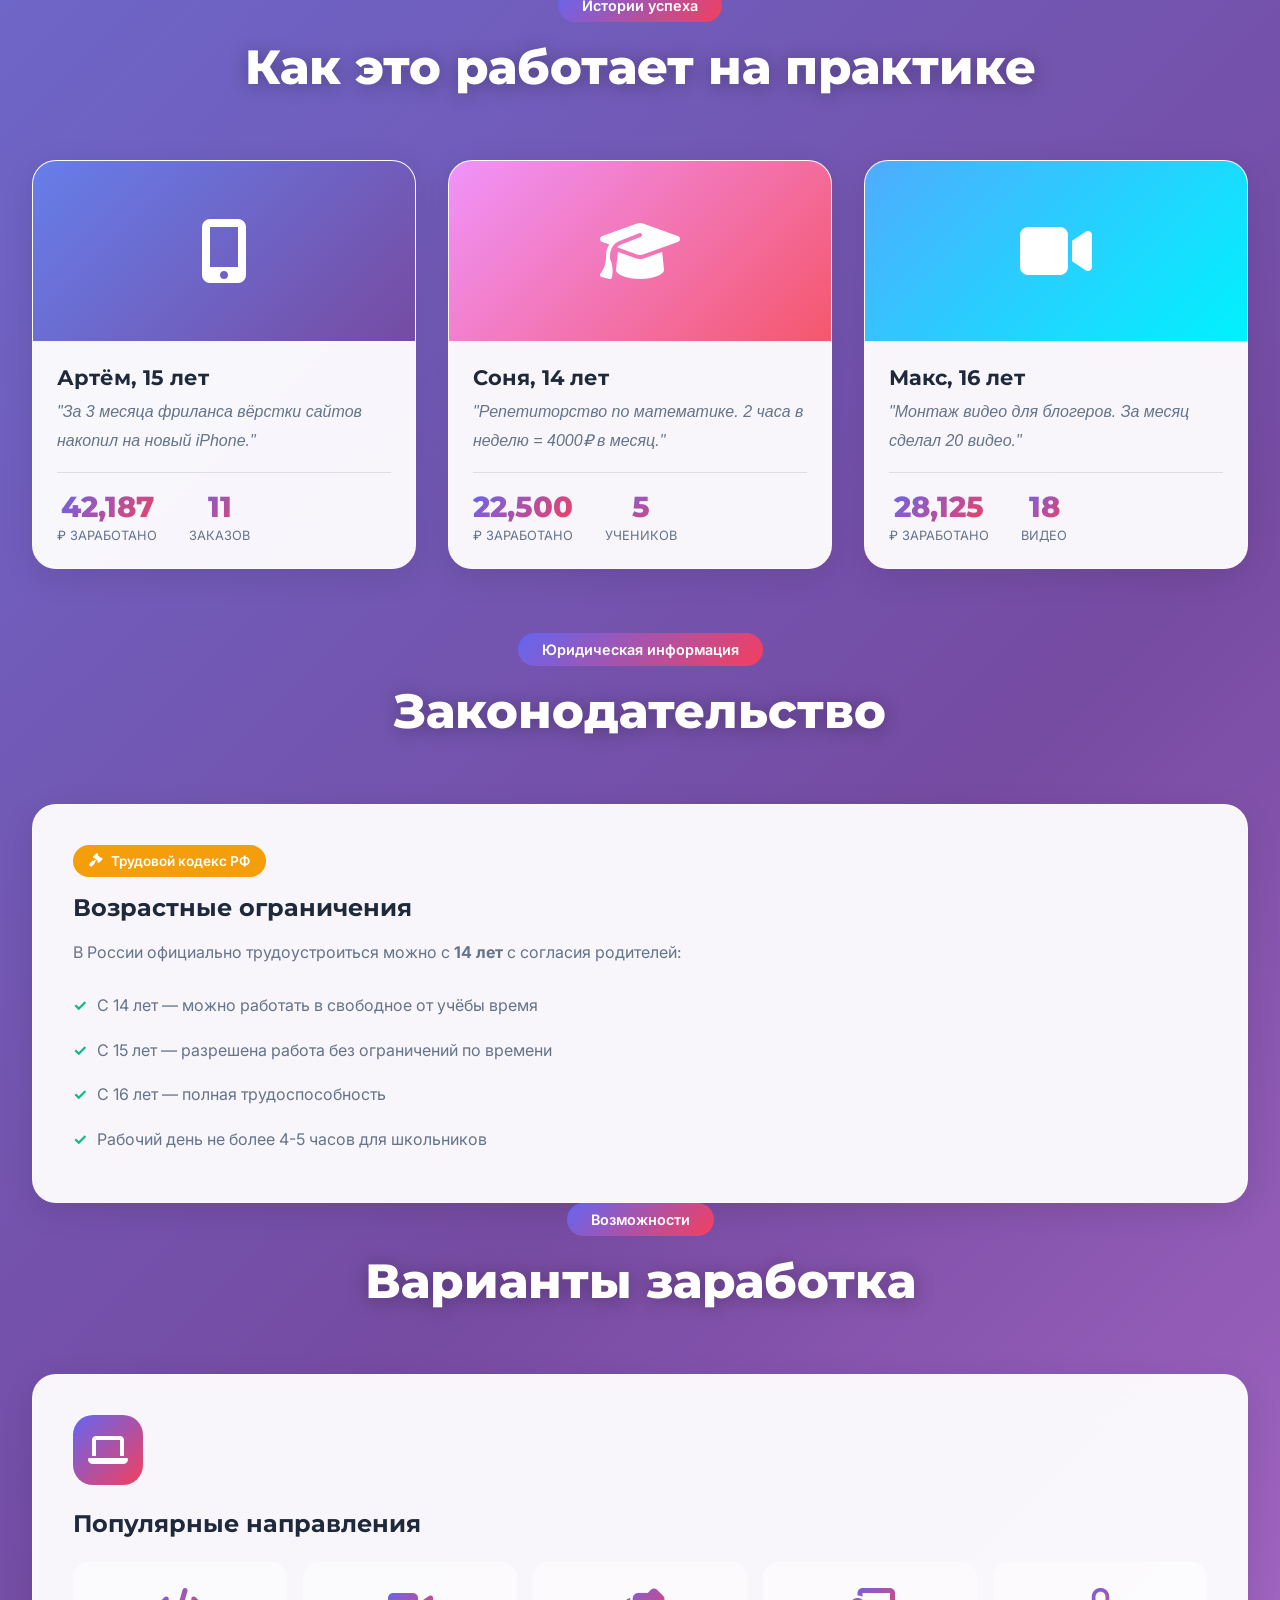
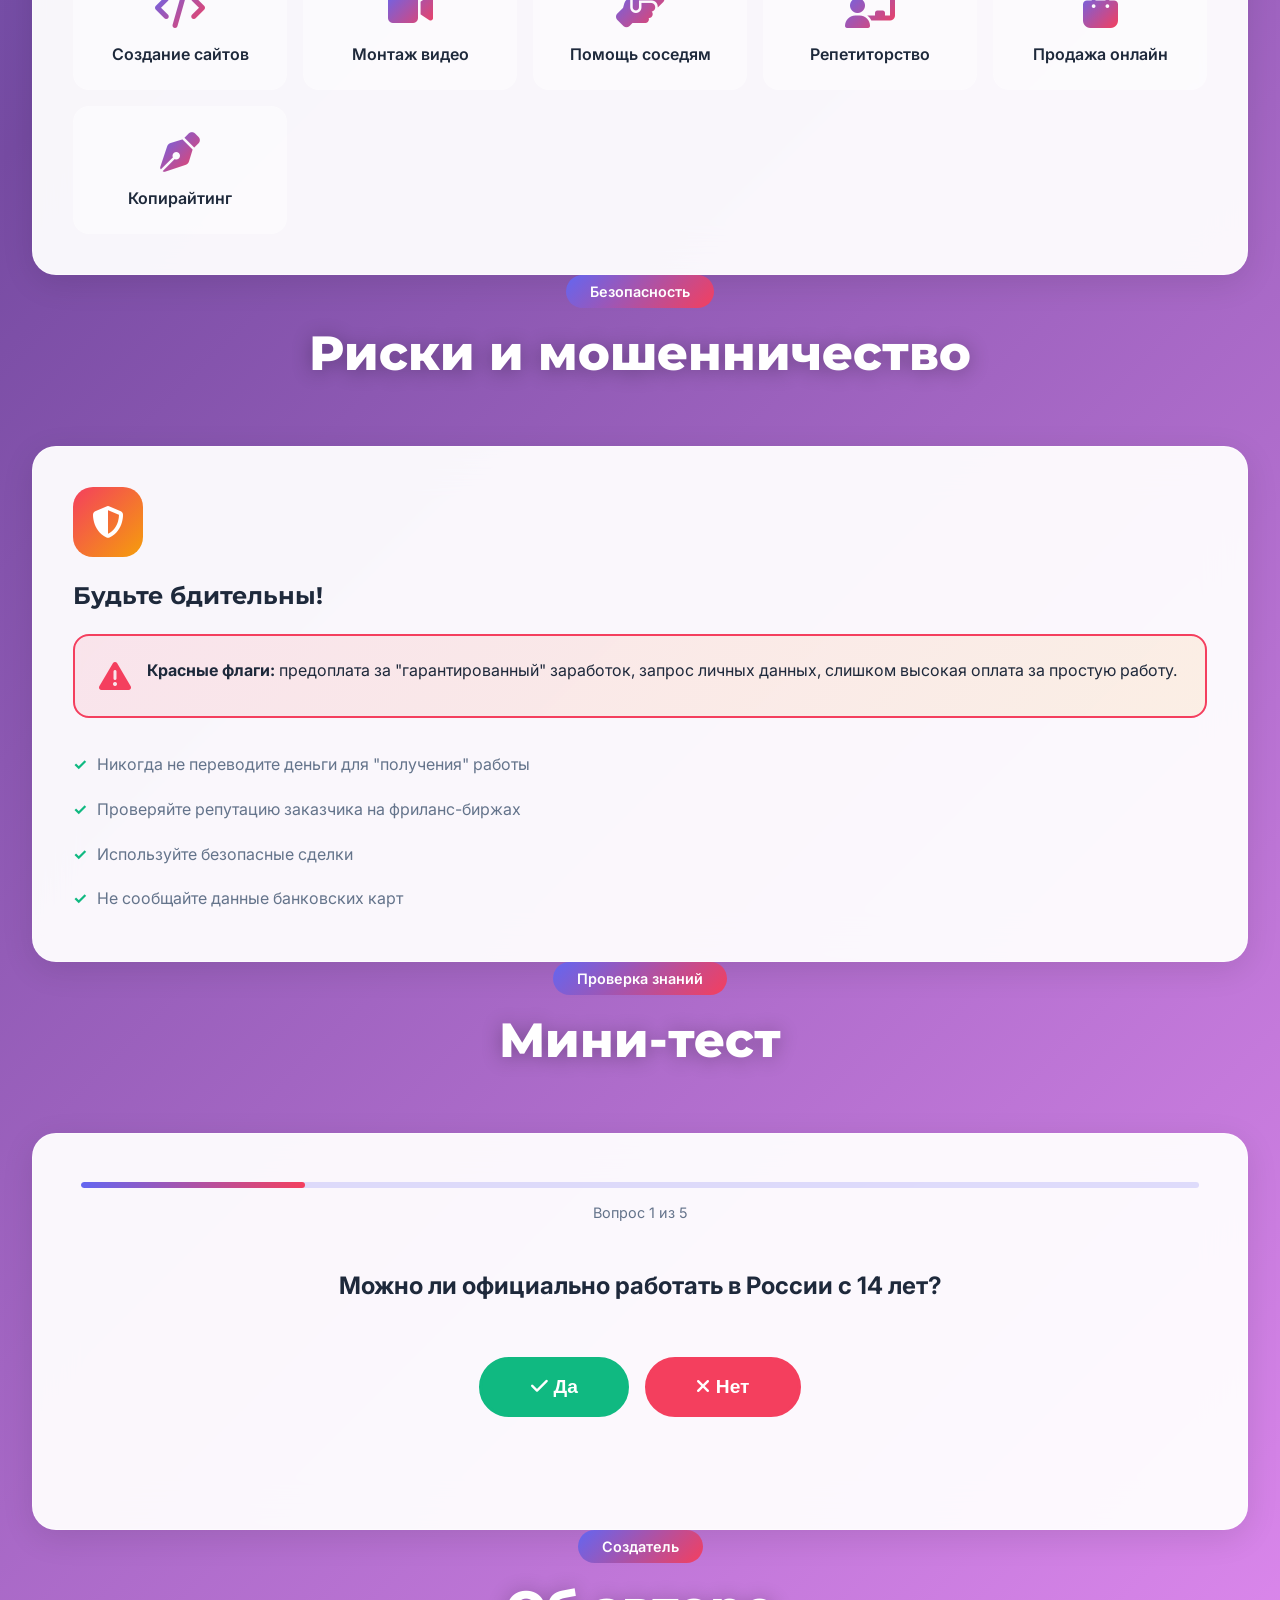
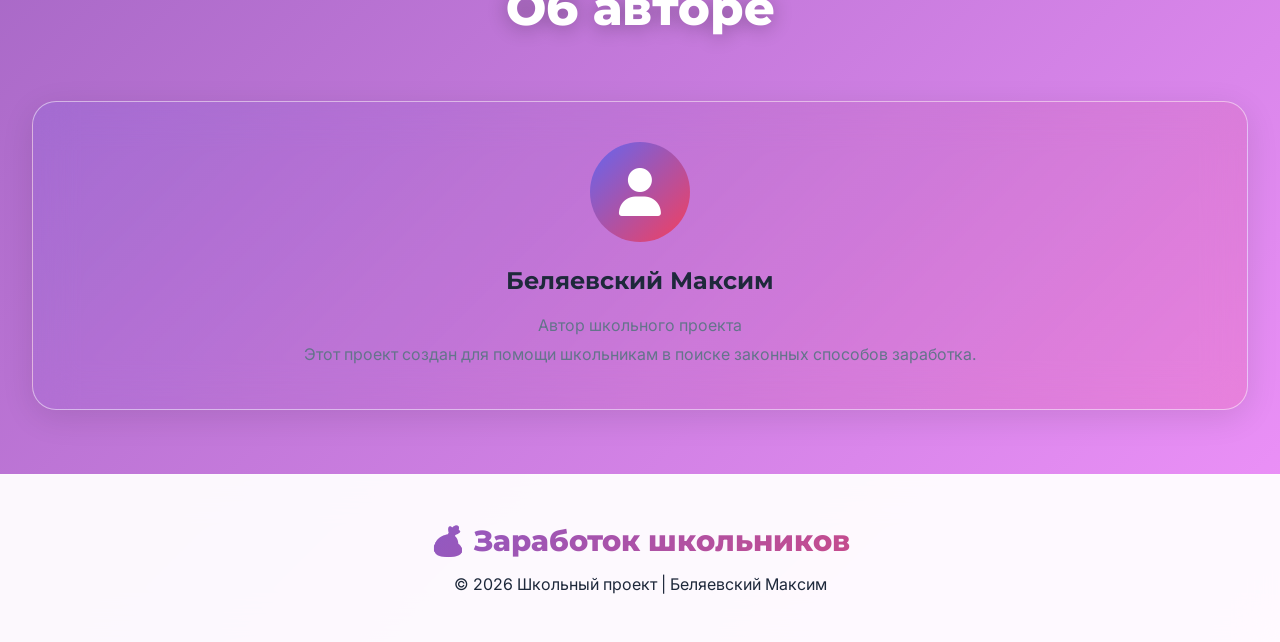
==== commit 9705b4a2: "Update index.html" ====
--- a/index.html
+++ b/index.html
@@ -7,7 +7,7 @@
   <link href="https://fonts.googleapis.com/css2?family=Inter:wght@400;500;600;700;800&family=Montserrat:wght@700;800;900&display=swap" rel="stylesheet">
   <link rel="stylesheet" href="https://cdnjs.cloudflare.com/ajax/libs/font-awesome/6.4.0/css/all.min.css">
   <!-- VERSION 31 - FORCE CACHE REFRESH -->
-  <link rel="stylesheet" href="style.css?v=31">
+  <link rel="stylesheet" href="style.css?v=32">
   <base target="_blank">
 </head>
 <body>
@@ -47,7 +47,7 @@
           <span>20 часов</span>
         </div>
         <p id="hoursHint" class="sr-only">Выберите количество часов от 1 до 20</p>
-        
+
         <!-- Quick select buttons -->
         <div class="calc-quick-buttons">
           <button type="button" class="calc-quick-btn" data-hours="5">5 ч</button>
@@ -98,12 +98,12 @@
 <!-- Navigation -->
 <nav id="navbar" role="navigation" aria-label="Главное меню">
   <div class="nav-logo">💰 Заработок</div>
-  
+
   <!-- Mobile Menu Toggle -->
   <button class="mobile-menu-toggle" id="mobileMenuToggle" aria-label="Открыть меню" aria-expanded="false" aria-controls="mobileMenu">
     <i class="fas fa-bars" aria-hidden="true"></i>
   </button>
-  
+
   <ul class="nav-links" role="menubar">
     <li role="none"><a href="#about" role="menuitem">О проекте</a></li>
     <li role="none"><a href="#law" role="menuitem">Закон</a></li>
@@ -112,7 +112,7 @@
     <li role="none"><a href="#test" role="menuitem">Тест</a></li>
     <li role="none"><a href="#author" role="menuitem">Автор</a></li>
   </ul>
-  
+
   <button class="theme-toggle" id="themeToggle" aria-label="Переключить тему">
     <i class="fas fa-moon" aria-hidden="true"></i>
   </button>
@@ -379,7 +379,7 @@
         Следующий вопрос <i class="fas fa-arrow-right" aria-hidden="true"></i>
       </button>
     </div>
-    
+
     <!-- Test Summary -->
     <div class="test-summary" id="testSummary" style="display: none;">
       <h3>Результаты теста</h3>
@@ -413,7 +413,7 @@
 </footer>
 
 <!-- VERSION 31 - FORCE CACHE REFRESH -->
-<script src="script.js?v=31"></script>
+<script src="script.js?v=32"></script>
 
 </body>
 </html>
